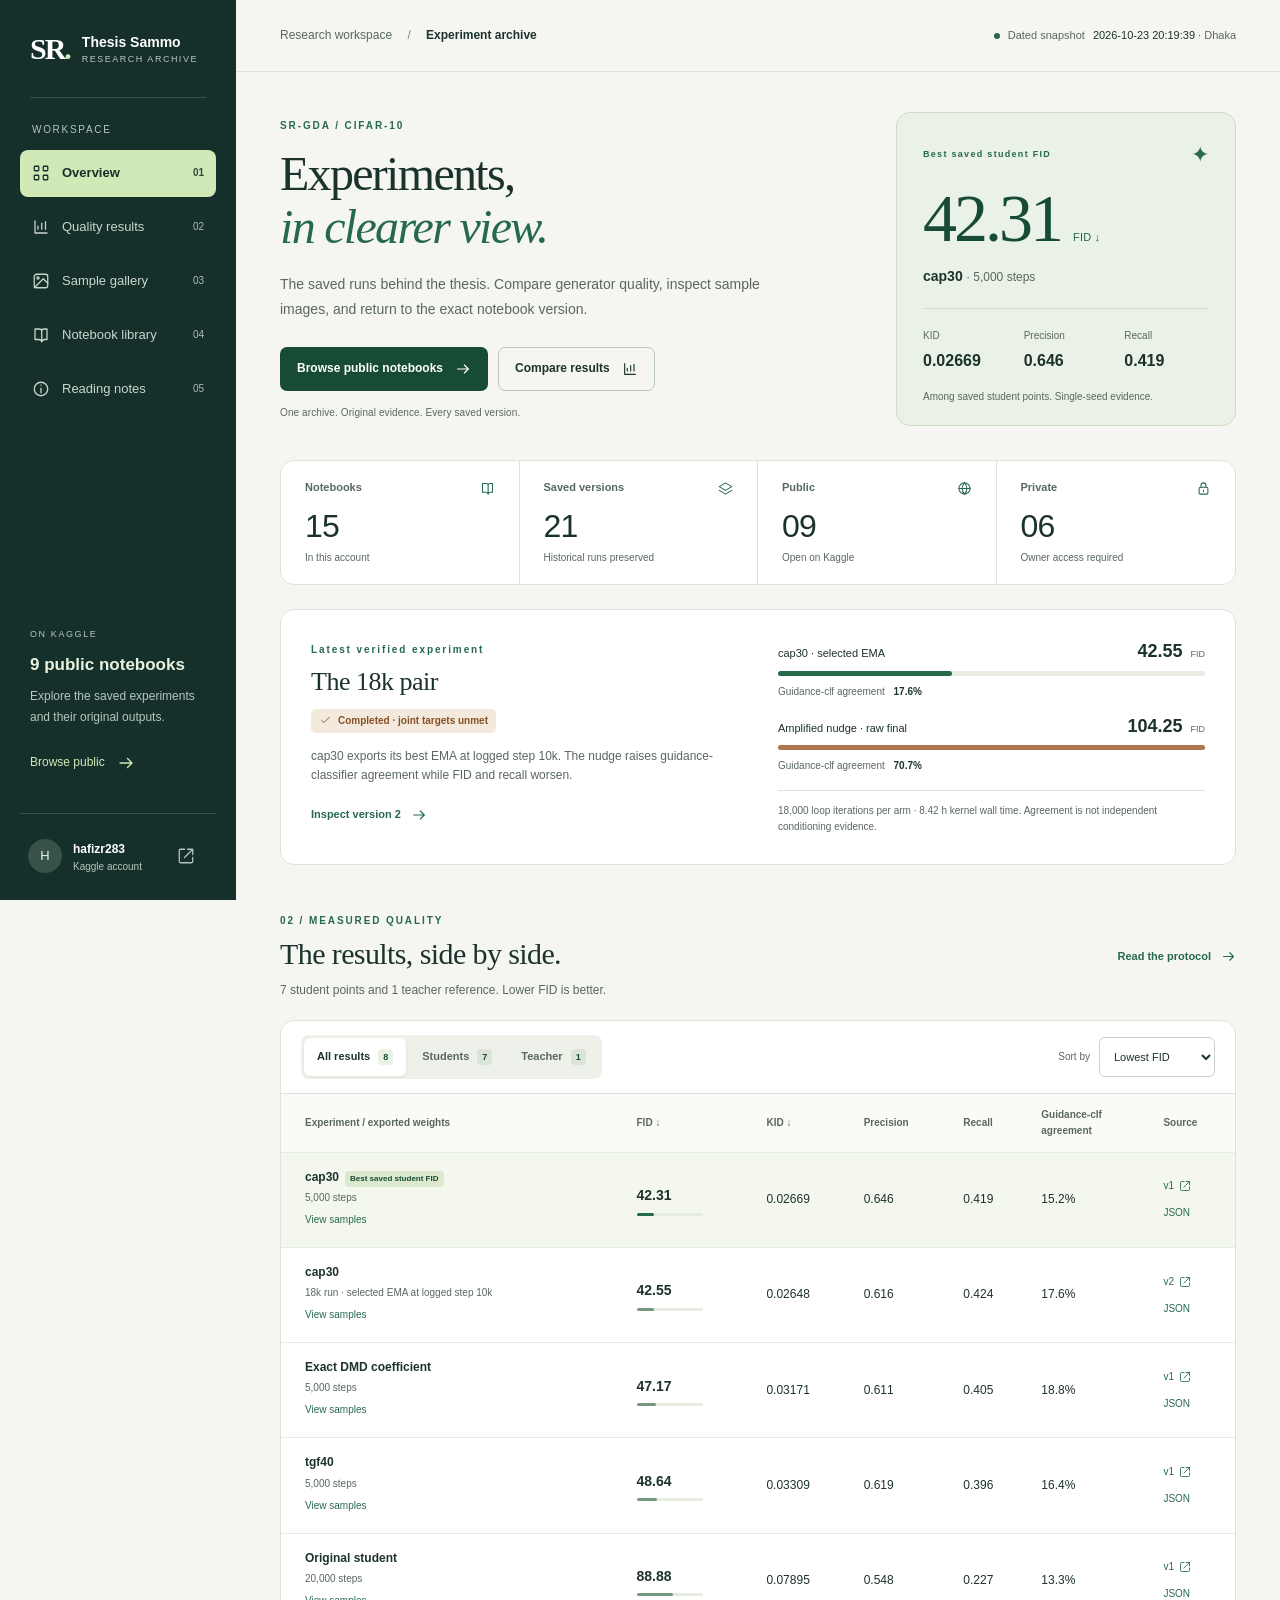
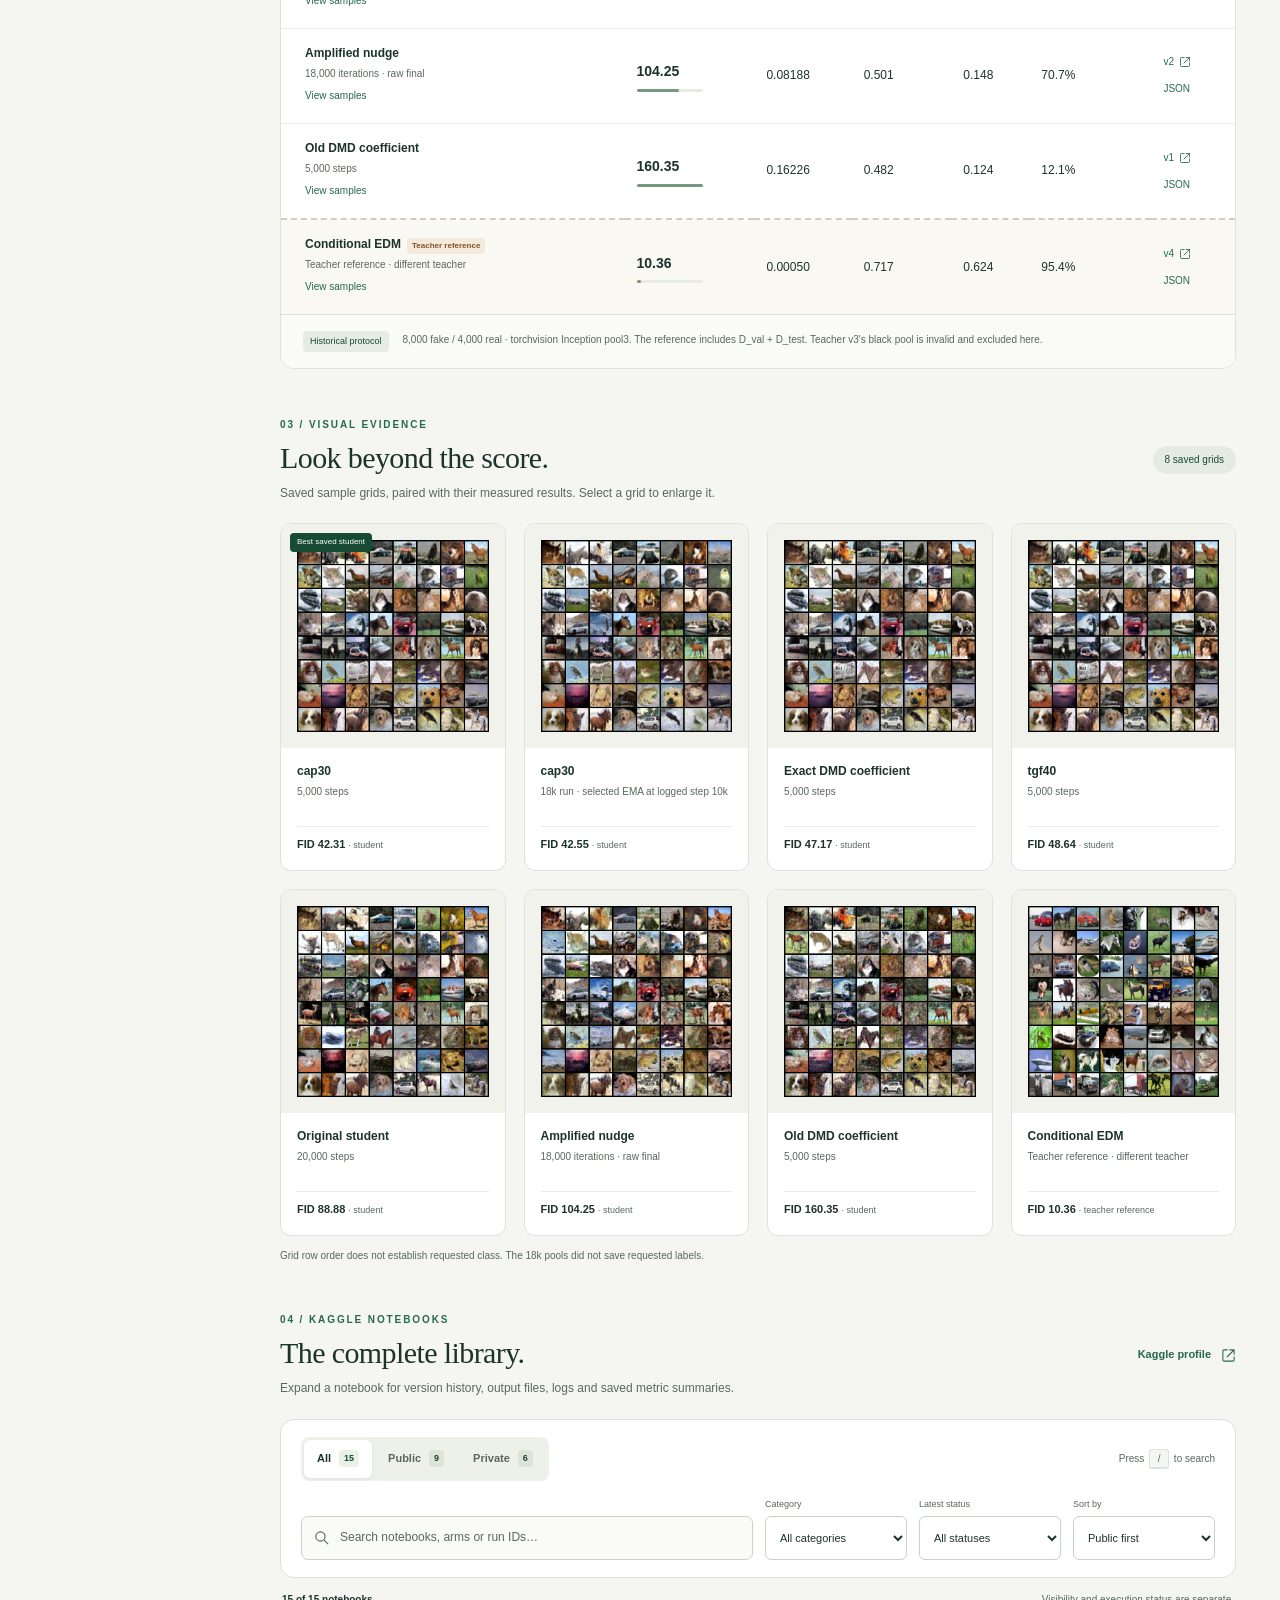
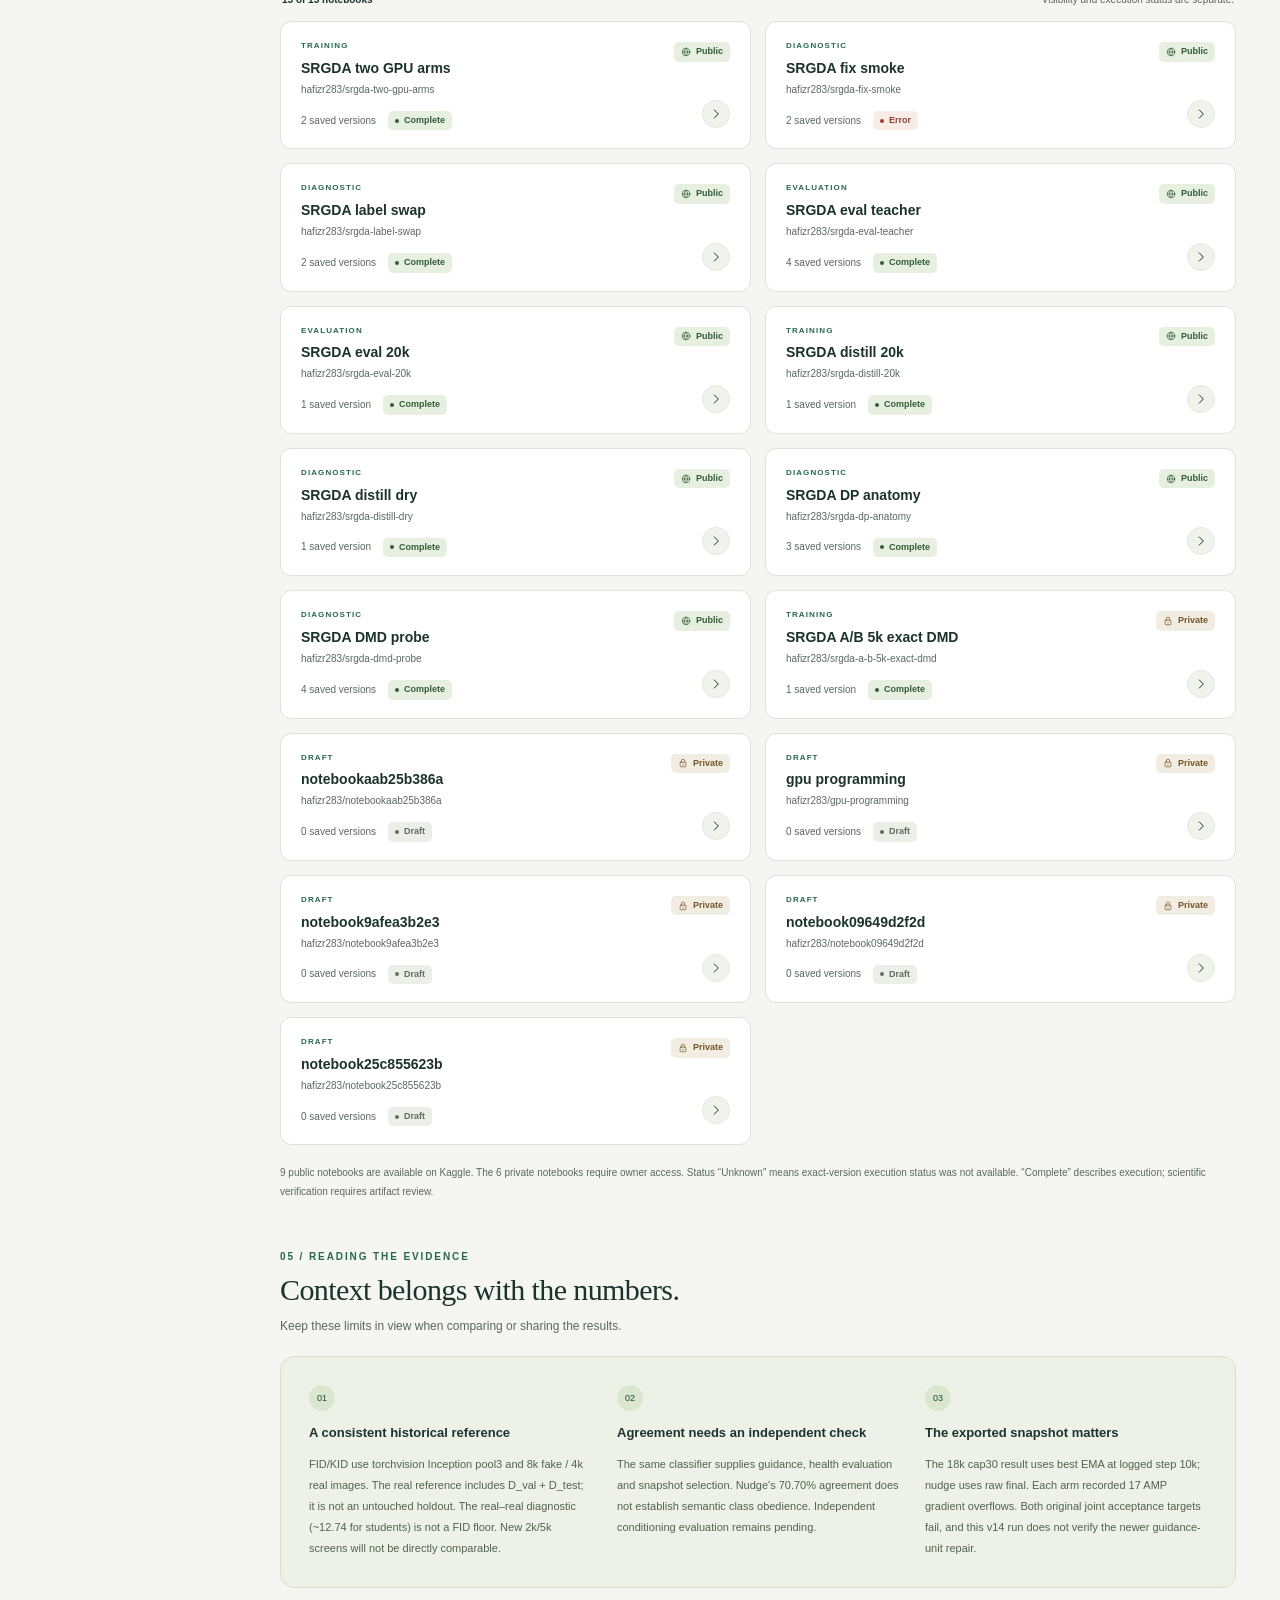
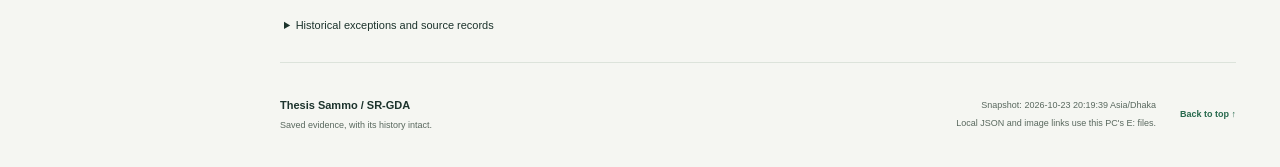
==== index.html @ bfceee12 "Initial commit: SR-GDA Kaggle runs archive dashboard and assets" ====
<!doctype html>
<html lang="en">
<head>
  <meta charset="utf-8">
  <meta name="viewport" content="width=device-width, initial-scale=1">
  <meta name="description" content="A dated SR-GDA research archive: exact Kaggle notebook versions, saved CIFAR-10 quality metrics, and sample images.">
  <meta name="theme-color" content="#152f2a">
  <title>SR-GDA · Experiment archive</title>
  <style>:root {
  color-scheme: light;
  --paper: #f5f6f2;
  --surface: #ffffff;
  --ink: #1c332c;
  --muted: #59685e;
  --line: #dce3db;
  --accent: #27694d;
  --accent-strong: #174b36;
  --tint: #eaf1e6;
  --mint: #d1e9b7;
  --rail: #152f2a;
  --rail-muted: #b5c7be;
  --ochre: #885024;
  --warm: #f3eadd;
  --danger: #963f31;
  --danger-tint: #f8ece7;
  --radius: 14px;
  --font: "Segoe UI", -apple-system, BlinkMacSystemFont, Arial, sans-serif;
  --display: Georgia, "Times New Roman", serif;
}
* { box-sizing: border-box; }
html { scroll-behavior: smooth; scroll-padding-top: 94px; }
body { margin: 0; background: var(--paper); color: var(--ink); font: 14px/1.6 var(--font); -webkit-font-smoothing: antialiased; }
button, input, select { font: inherit; }
button, a, summary, select { -webkit-tap-highlight-color: transparent; }
button { cursor: pointer; }
a { color: var(--accent); text-underline-offset: 4px; }
a:hover { color: var(--accent-strong); }
button:focus-visible, a:focus-visible, input:focus-visible, select:focus-visible, summary:focus-visible, .table-scroll:focus-visible {
  outline: 3px solid #a36323;
  outline-offset: 4px;
}
h1, h2, h3, h4, h5, p, figure, dl { margin: 0; }
h1, h2, h3 { text-wrap: balance; }
p { text-wrap: pretty; }
[hidden] { display: none !important; }
.icon { width: 18px; height: 18px; flex: 0 0 auto; vertical-align: middle; }
.sr-only { position: absolute; width: 1px; height: 1px; padding: 0; margin: -1px; overflow: hidden; clip: rect(0,0,0,0); white-space: nowrap; border: 0; }
.skip-link { position: fixed; top: 10px; left: 12px; z-index: 20; background: white; color: var(--ink); padding: 12px 18px; border-radius: 6px; transform: translateY(-150%); }
.skip-link:focus { transform: translateY(0); }

/* A quiet, persistent research workspace. */
.rail { position: fixed; inset: 0 auto 0 0; width: 236px; padding: 32px 20px 22px; background: var(--rail); color: white; display: flex; flex-direction: column; z-index: 6; }
.brand { display: flex; align-items: center; gap: 12px; color: white; text-decoration: none; padding: 0 10px; }
.brand:hover { color: white; }
.brand-mark { font: bold 30px/1 var(--display); letter-spacing: -2px; display: grid; grid-template-columns: auto auto; align-items: baseline; }
.brand-mark>span { color: var(--mint); }
.brand-name { font-weight: 650; font-size: 14px; line-height: 1.5; }
.brand-name small { display: block; color: var(--rail-muted); font-size: 9px; letter-spacing: 1.5px; font-weight: 500; }
.rail-divider { margin: 30px 10px 24px; height: 1px; background: #38534a; }
.rail-label { color: var(--rail-muted); font-size: 10px; letter-spacing: 1.7px; margin: 0 12px 12px; }
.rail-nav { display: grid; gap: 7px; }
.rail-nav a { display: flex; align-items: center; gap: 12px; min-height: 47px; padding: 10px 12px; color: #c8d6cd; text-decoration: none; border-radius: 8px; font-size: 13px; }
.rail-nav a:hover { background: #244239; color: white; }
.rail-nav a.active { background: var(--mint); color: var(--rail); font-weight: 650; }
.rail-nav .icon { width: 18px; height: 18px; }
.nav-number { margin-left: auto; font-size: 10px; opacity: .85; }
.rail-note { margin: auto 10px 28px; padding-top: 48px; }
.rail-note-label { color: var(--rail-muted); font-size: 9px; letter-spacing: 1.6px; }
.rail-note strong { display: block; color: #e7f2df; font-size: 17px; font-weight: 550; margin: 8px 0; }
.rail-note p { color: var(--rail-muted); font-size: 12px; line-height: 1.7; }
.rail-note a { color: var(--mint); display: inline-flex; align-items: center; gap: 12px; margin-top: 14px; min-height: 44px; font-size: 12px; text-decoration: none; }
.rail-footer { display: flex; align-items: center; gap: 11px; border-top: 1px solid #38534a; padding: 20px 8px 0; }
.account-avatar { display: grid; place-items: center; width: 34px; height: 34px; border-radius: 50%; background: #365249; color: #e8f3e3; font-size: 13px; }
.rail-footer strong { font-size: 12px; font-weight: 600; }
.rail-footer div>span { display: block; font-size: 10px; color: var(--rail-muted); }
.rail-footer>a { color: var(--rail-muted); margin-left: auto; min-width: 44px; min-height: 44px; display: grid; place-items: center; }
.rail-footer>a:hover { color: white; }
.workspace { margin-left: 236px; min-width: 0; }
.topbar { min-height: 72px; padding: 12px 44px; border-bottom: 1px solid var(--line); background: var(--paper); display: flex; align-items: center; justify-content: space-between; gap: 20px; position: sticky; top: 0; z-index: 5; }
.breadcrumb { color: var(--muted); font-size: 12px; }
.breadcrumb span { padding: 0 12px; color: #7b887d; }
.breadcrumb strong { color: var(--ink); font-weight: 550; }
.snapshot { display: flex; align-items: center; gap: 8px; color: var(--muted); font-size: 11px; white-space: nowrap; }
.snapshot time { font-variant-numeric: tabular-nums; color: var(--ink); margin-left: 5px; }
.snapshot-dot { width: 6px; height: 6px; border-radius: 50%; background: var(--accent); }
main { max-width: 1392px; margin: 0 auto; padding: 40px 44px 0; }
main:focus { outline: none; }
.eyebrow { color: var(--accent); font-size: 10px; line-height: 1.5; letter-spacing: 1.9px; font-weight: 700; }
.hero { display: grid; grid-template-columns: minmax(0,1fr) minmax(280px,340px); align-items: center; gap: 46px; }
h1 { font: 48px/1.12 var(--display); letter-spacing: -1.7px; margin: 14px 0 18px; }
h1 em { color: var(--accent); font-weight: 400; }
.hero-description { max-width: 520px; color: var(--muted); font-size: 14px; line-height: 1.8; }
.hero-actions { display: flex; gap: 10px; flex-wrap: wrap; margin-top: 24px; }
.button { min-height: 44px; display: inline-flex; justify-content: center; align-items: center; gap: 12px; padding: 11px 16px; border-radius: 7px; text-decoration: none; font-size: 12px; font-weight: 650; border: 1px solid transparent; }
.button .icon { width: 16px; height: 16px; }
.primary { background: var(--accent-strong); color: white; }
.primary:hover { background: var(--rail); color: white; }
.secondary { background: transparent; border-color: #bacabd; color: var(--ink); }
.secondary:hover { background: var(--tint); color: var(--ink); }
.hero-caption { font-size: 10px; color: var(--muted); margin-top: 14px; letter-spacing: .1px; }
.best-panel { border: 1px solid #ceddc3; background: var(--tint); padding: 24px 26px 20px; border-radius: var(--radius); position: relative; }
.best-top { display: flex; justify-content: space-between; align-items: center; gap: 8px; }
.best-top .eyebrow { letter-spacing: 1.3px; font-size: 9px; }
.best-star { font-size: 22px; color: var(--accent); }
.best-number { font: 68px/1.15 var(--display); letter-spacing: -3px; color: var(--accent-strong); margin: 7px 0 8px; }
.best-number>span { font: 11px/1 var(--font); color: var(--accent); letter-spacing: .2px; margin-left: 12px; }
.best-name { font-size: 14px; font-weight: 650; }
.best-name>span { font-size: 12px; font-weight: 400; color: var(--muted); }
.best-metrics { display: grid; grid-template-columns: repeat(3,minmax(0,1fr)); padding: 19px 0 16px; margin-top: 20px; border-top: 1px solid #cfdbc6; gap: 16px; }
.best-metrics dt { font-size: 10px; color: var(--muted); }
.best-metrics dd { margin: 4px 0 0; font-size: 16px; font-weight: 600; font-variant-numeric: tabular-nums; }
.best-footnote { font-size: 10px; color: var(--muted); }
.stats { display: grid; grid-template-columns: repeat(4,minmax(0,1fr)); background: var(--surface); border: 1px solid var(--line); border-radius: var(--radius); margin: 34px 0 24px; overflow: hidden; }
.stat { padding: 18px 24px; border-right: 1px solid var(--line); }
.stat:last-child { border-right: 0; }
.stat-label { display: flex; justify-content: space-between; align-items: center; font-size: 11px; font-weight: 600; color: var(--muted); }
.stat-label .icon { width: 15px; height: 15px; color: var(--accent); }
.stat>strong { display: block; font-size: 32px; line-height: 1.25; letter-spacing: -.7px; font-weight: 500; margin: 9px 0 4px; }
.stat>span { display: block; color: var(--muted); font-size: 10px; }
.latest-panel { display: grid; grid-template-columns: 1fr 1fr; gap: 40px; background: var(--surface); border: 1px solid var(--line); border-radius: var(--radius); padding: 27px 30px; }
.latest-copy h2 { font: 26px/1.25 var(--display); margin: 7px 0 10px; letter-spacing: -.5px; }
.outcome-label { font-size: 10px; display: inline-flex; align-items: center; gap: 6px; color: var(--ochre); background: var(--warm); border-radius: 5px; padding: 4px 8px; font-weight: 600; }
.outcome-label .icon { width: 13px; height: 13px; }
.latest-copy>p { font-size: 12px; color: var(--muted); margin: 13px 0 8px; max-width: 440px; }
.text-link { display: inline-flex; align-items: center; gap: 10px; font-size: 11px; font-weight: 650; text-decoration: none; min-height: 44px; }
.text-link .icon { width: 16px; }
.outcome-comparison { padding-top: 4px; }
.outcome-arm+.outcome-arm { margin-top: 16px; }
.outcome-arm>div { display: flex; align-items: baseline; justify-content: space-between; gap: 12px; font-size: 11px; }
.outcome-arm>div>strong { font-size: 18px; line-height: 1.2; font-weight: 650; font-variant-numeric: tabular-nums; }
.outcome-arm small { font-size: 9px; color: var(--muted); font-weight: 500; margin-left: 3px; }
.outcome-track { height: 5px; border-radius: 3px; display: block; background: #e7ece4; margin: 8px 0; }
.outcome-track>span { height: 100%; display: block; background: var(--accent); border-radius: inherit; }
.nudge .outcome-track>span { background: #ae7650; }
.outcome-arm>p { font-size: 10px; color: var(--muted); }
.outcome-arm>p>strong { font-weight: 600; color: var(--ink); margin-left: 6px; }
.outcome-footnote { font-size: 10px; color: var(--muted); border-top: 1px solid var(--line); padding-top: 12px; margin-top: 16px; }

/* Comparable numbers, followed by the actual samples. */
.archive-section { margin-top: 48px; }
.section-heading { display: flex; align-items: center; justify-content: space-between; gap: 24px; margin-bottom: 20px; }
.section-heading h2 { font: 30px/1.25 var(--display); letter-spacing: -.6px; margin: 7px 0 8px; }
.section-heading p:not(.eyebrow) { color: var(--muted); font-size: 12px; }
.section-link { font-size: 11px; font-weight: 650; display: inline-flex; align-items: center; gap: 10px; min-height: 44px; text-decoration: none; white-space: nowrap; }
.section-link .icon { width: 15px; height: 15px; }
.section-count { background: #e6ebe2; color: var(--accent-strong); padding: 6px 12px; border-radius: 20px; font-size: 10px; white-space: nowrap; }
.comparison-panel { border-radius: var(--radius); border: 1px solid var(--line); overflow: hidden; background: var(--surface); }
.comparison-controls { display: flex; justify-content: space-between; gap: 16px; align-items: center; padding: 14px 20px; border-bottom: 1px solid var(--line); }
.segmented { display: inline-flex; align-items: center; flex-wrap: wrap; gap: 3px; padding: 3px; background: #eef1ea; border-radius: 8px; }
.segmented button { min-height: 38px; border: 0; background: transparent; padding: 8px 13px; color: var(--muted); font-size: 11px; font-weight: 600; border-radius: 6px; display: inline-flex; align-items: center; gap: 8px; }
.segmented button>span { font-size: 9px; background: #dce4d7; padding: 1px 5px; border-radius: 4px; color: var(--accent-strong); }
.segmented button:hover { color: var(--ink); background: #e0e8db; }
.segmented button.selected { color: var(--ink); background: white; box-shadow: 0 1px 3px #18322414; }
.segmented button.selected>span { background: var(--tint); }
.sort-control { display: flex; align-items: center; gap: 9px; }
.sort-control label { font-size: 10px; color: var(--muted); }
select { color: var(--ink); background: var(--surface); border: 1px solid #c8d3c7; border-radius: 6px; min-height: 40px; padding: 8px 28px 8px 10px; font-size: 11px; }
.table-scroll { overflow-x: auto; }
.comparison-table { border-collapse: collapse; width: 100%; min-width: 835px; text-align: left; font-variant-numeric: tabular-nums; }
.comparison-table thead { background: #fafbf7; }
.comparison-table thead th { color: var(--muted); font-size: 10px; font-weight: 600; padding: 13px 12px; vertical-align: middle; white-space: nowrap; }
.comparison-table thead th:first-child { padding-left: 24px; min-width: 238px; }
.comparison-table tbody th { text-align: left; font-weight: 400; padding: 15px 12px 15px 24px; }
.comparison-table td { padding: 15px 12px; font-size: 12px; white-space: nowrap; }
.comparison-table tbody tr { border-top: 1px solid #e7ece3; }
.comparison-table tbody tr:hover { background: #f8faf4; }
.comparison-table .best-row { background: #f3f7ed; }
.row-title { font-size: 12px; font-weight: 650; display: flex; align-items: baseline; flex-wrap: wrap; gap: 6px; }
.row-subtitle { font-size: 10px; color: var(--muted); margin-top: 3px; max-width: 255px; white-space: normal; }
.sample-inline { display: inline-flex; align-items: center; font-size: 10px; margin-top: 2px; text-decoration: none; min-height: 24px; }
.sample-inline:hover { text-decoration: underline; }
.best-label, .reference-label { font-size: 8px; background: #dce9cf; color: var(--accent-strong); padding: 2px 5px; border-radius: 4px; line-height: 1.5; font-weight: 600; }
.reference-label { color: var(--ochre); background: var(--warm); }
.comparison-table .reference-row { background: #faf8f2; border-top: 2px dashed #cfcdbf; }
.fid-cell>strong { font-size: 14px; font-weight: 650; }
.fid-track { height: 3px; width: 66px; border-radius: 3px; background: #e7ece2; display: block; margin-top: 6px; }
.fid-track>span { display: block; height: 100%; border-radius: inherit; background: #769780; }
.best-row .fid-track>span { background: var(--accent); }
.reference-row .fid-track>span { background: #a3835f; }
.source-cell>a { display: flex; align-items: center; gap: 5px; min-height: 27px; font-size: 10px; text-decoration: none; }
.source-cell>a .icon { width: 12px; height: 12px; }
.source-cell>a:hover { text-decoration: underline; }
.table-footnote { display: flex; gap: 14px; align-items: flex-start; border-top: 1px solid var(--line); padding: 16px 22px; background: #fafbf7; }
.protocol-tag { white-space: nowrap; background: #e7ece2; color: var(--accent-strong); font-size: 9px; padding: 3px 7px; border-radius: 4px; }
.table-footnote p { font-size: 10px; color: var(--muted); line-height: 1.8; }
.sample-gallery { display: grid; grid-template-columns: repeat(4,minmax(0,1fr)); gap: 18px; }
.sample-card { border: 1px solid var(--line); background: white; border-radius: 11px; overflow: hidden; min-width: 0; position: relative; }
.sample-image-link { display: block; position: relative; background: #f0f2eb; padding: 16px; text-decoration: none; }
.sample-image-link img { display: block; width: 100%; aspect-ratio: 1; object-fit: contain; height: auto; background: #eef1ea; }
.enlarge-label { display: inline-flex; align-items: center; gap: 6px; position: absolute; bottom: 22px; right: 22px; color: var(--ink); background: #fffffff5; padding: 5px 8px; border: 1px solid #cad5c5; border-radius: 5px; font-size: 9px; opacity: 0; transform: translateY(3px); }
.enlarge-label .icon { width: 12px; height: 12px; }
.sample-image-link:hover .enlarge-label, .sample-image-link:focus-visible .enlarge-label { opacity: 1; transform: none; }
.sample-image-link:hover { background: #e6eddf; }
.gallery-best { position: absolute; top: 9px; left: 9px; z-index: 1; font-size: 8px; background: var(--accent-strong); color: white; padding: 3px 7px; border-radius: 4px; }
.sample-card figcaption { padding: 14px 16px 16px; }
.sample-card figcaption>strong { display: block; font-size: 12px; font-weight: 650; }
.sample-card figcaption>span:not(.sample-metric) { display: block; color: var(--muted); font-size: 10px; min-height: 32px; margin-top: 3px; line-height: 1.6; }
.sample-metric { display: block; font-size: 11px; color: var(--ink); margin-top: 10px; padding-top: 9px; border-top: 1px solid #e9ede4; font-variant-numeric: tabular-nums; font-weight: 600; }
.sample-metric>span { font-weight: 400; color: var(--muted); font-size: 9px; }
.gallery-note { font-size: 10px; color: var(--muted); margin-top: 12px; }

/* Dense history is available without dominating the first view. */
.library-toolbar { background: var(--surface); border: 1px solid var(--line); border-radius: var(--radius); padding: 17px 20px; }
.library-toolbar-top { display: flex; justify-content: space-between; align-items: center; gap: 12px; margin-bottom: 16px; }
.search-hint { font-size: 10px; color: var(--muted); }
kbd { font: 10px var(--font); display: inline-grid; place-items: center; width: 20px; height: 20px; background: var(--paper); border: 1px solid var(--line); border-bottom-width: 2px; border-radius: 3px; margin: 0 2px; }
.library-filters { display: grid; grid-template-columns: minmax(180px,1fr) repeat(3,minmax(0,142px)); gap: 12px; align-items: end; }
.search-field { position: relative; min-width: 0; }
.search-field>.icon { position: absolute; left: 12px; top: 13px; color: var(--muted); width: 17px; height: 17px; }
.search-field input { width: 100%; min-height: 44px; border: 1px solid #c8d3c7; border-radius: 7px; color: var(--ink); font-size: 12px; padding: 10px 12px 10px 38px; background: #fafbf8; }
.search-field input::placeholder { color: var(--muted); opacity: 1; }
.filter-field label { display: block; font-size: 9px; color: var(--muted); margin-bottom: 5px; }
.filter-field select { width: 100%; min-height: 44px; }
.library-caption { display: flex; justify-content: space-between; gap: 20px; margin: 14px 2px 13px; color: var(--muted); font-size: 10px; }
.library-caption p:first-child { color: var(--ink); font-weight: 600; }
.notebook-grid { display: grid; grid-template-columns: repeat(2,minmax(0,1fr)); gap: 14px; align-items: start; }
.notebook-card { min-width: 0; background: var(--surface); border: 1px solid var(--line); border-radius: 11px; overflow: hidden; }
.notebook-card>summary { list-style: none; display: flex; justify-content: space-between; gap: 10px; padding: 18px 20px; cursor: pointer; }
.notebook-card>summary::-webkit-details-marker { display: none; }
.notebook-card>summary:hover { background: #f9fbf5; }
.notebook-summary-main { min-width: 0; }
.notebook-category { color: var(--accent); font-size: 8px; font-weight: 700; letter-spacing: 1.1px; text-transform: uppercase; display: block; margin-bottom: 5px; }
.notebook-title { font-size: 14px; font-weight: 600; display: block; line-height: 1.5; overflow-wrap: anywhere; }
.notebook-ref { font-size: 10px; color: var(--muted); display: block; margin-top: 3px; overflow-wrap: anywhere; }
.summary-meta { display: flex; align-items: center; gap: 12px; margin-top: 13px; color: var(--muted); font-size: 10px; }
.notebook-summary-side { display: flex; flex-direction: column; align-items: flex-end; justify-content: space-between; gap: 14px; padding: 2px 0; }
.expand-icon { width: 28px; height: 28px; display: grid; place-items: center; background: #f0f3ec; border: 1px solid #e2e9dc; border-radius: 50%; }
.expand-icon>.icon { width: 14px; height: 14px; }
.notebook-card[open] .expand-icon { transform: rotate(90deg); background: var(--tint); }
.notebook-card[open]>summary { background: #f6f9f0; border-bottom: 1px solid var(--line); }
.badge { display: inline-flex; align-items: center; gap: 5px; white-space: nowrap; border-radius: 5px; padding: 3px 7px; font-size: 9px; font-weight: 600; line-height: 1.5; }
.badge .icon { width: 10px; height: 10px; }
.visibility-public, .status-complete { background: #e7f0e0; color: #315d37; }
.visibility-private { background: #f1ede3; color: #775528; }
.status-error { background: var(--danger-tint); color: var(--danger); }
.status-running { background: #e7edf5; color: #345d8b; }
.status-unknown { background: #ecefe8; color: #626c60; }
.sharing-badge { background: var(--warm); color: var(--ochre); }
.status-dot { display: block; width: 4px; height: 4px; border-radius: 50%; background: currentColor; }
.badges { display: flex; gap: 5px; align-items: center; flex-wrap: wrap; }
.version { padding: 20px; border-bottom: 1px solid var(--line); }
.version:last-child { border-bottom: 0; }
.version-heading { display: flex; align-items: center; justify-content: space-between; gap: 10px; }
.version-heading h4 { font-size: 13px; font-weight: 650; }
.micro { font-size: 10px; color: var(--muted); line-height: 1.8; }
.version-identity { margin-top: 5px; }
.version-links, .artifact-links { display: flex; align-items: center; flex-wrap: wrap; gap: 8px; }
.version-links { margin-top: 12px; }
.small-link { display: inline-flex; align-items: center; justify-content: center; gap: 8px; min-height: 38px; padding: 8px 11px; border: 1px solid #c9d5c4; color: var(--accent-strong); background: #f8faf4; font-size: 10px; border-radius: 5px; text-decoration: none; font-weight: 600; }
.small-link .icon { width: 12px; height: 12px; }
.small-link:hover { background: var(--tint); }
.version-note { font-size: 11px; color: var(--muted); margin-top: 14px; line-height: 1.8; }
.version-result { background: #f6f8f1; border: 1px solid #e3e9dc; border-radius: 7px; padding: 12px; margin-top: 14px; }
.invalid-result { background: #fbf0eb; border-color: #ead3c9; }
.result-heading { display: flex; justify-content: space-between; gap: 8px; flex-wrap: wrap; }
.result-heading h5 { font-size: 11px; font-weight: 600; }
.mini-metrics { display: flex; flex-wrap: wrap; gap: 12px 18px; margin: 12px 0 8px; }
.mini-metrics dt { font-size: 8px; color: var(--muted); }
.mini-metrics dd { font-size: 13px; color: var(--ink); font-weight: 650; margin: 3px 0 0; font-variant-numeric: tabular-nums; }
.artifact-links { gap: 16px; margin-top: 7px; }
.artifact-links>a { display: inline-flex; align-items: center; gap: 5px; min-height: 28px; font-size: 9px; text-decoration: none; }
.artifact-links>a:hover { text-decoration: underline; }
.artifact-links .icon { width: 10px; height: 10px; }
.evidence-label { font-size: 9px; color: var(--muted); border-top: 1px dashed #d5decf; margin-top: 14px; padding-top: 10px; }
.draft-content { padding: 20px; color: var(--muted); font-size: 12px; }
.draft-content>a { margin-top: 12px; }
.access-note { font-size: 10px; color: var(--muted); margin-top: 18px; line-height: 1.9; }
.empty-state { text-align: center; padding: 44px 20px; background: white; border: 1px dashed #c6d3bf; border-radius: var(--radius); }
.empty-state>.icon { width: 28px; height: 28px; color: var(--accent); }
.empty-state h3 { margin: 12px 0 6px; font: 24px var(--display); }
.empty-state p { color: var(--muted); font-size: 12px; }
.empty-state button { margin-top: 18px; }
.reading-grid { display: grid; grid-template-columns: repeat(3,minmax(0,1fr)); gap: 26px; background: #edf1e7; border: 1px solid #d6e0cd; border-radius: var(--radius); padding: 28px; }
.note-number { display: inline-grid; place-items: center; width: 26px; height: 26px; background: #dbe6cf; color: var(--accent-strong); font-size: 9px; border-radius: 50%; }
.reading-grid h3 { font-size: 13px; line-height: 1.6; margin: 12px 0 10px; font-weight: 650; }
.reading-grid p { font-size: 11px; line-height: 1.9; color: #52634f; }
.additional-notes { border-bottom: 1px solid var(--line); padding: 17px 4px; margin-top: 12px; color: var(--muted); font-size: 11px; }
.additional-notes summary { cursor: pointer; min-height: 28px; color: var(--ink); }
.additional-notes p { margin-top: 12px; line-height: 1.9; }
.page-footer { display: flex; align-items: center; justify-content: space-between; gap: 24px; padding: 30px 0; color: var(--muted); font-size: 9px; }
.page-footer strong { font-size: 11px; color: var(--ink); font-weight: 600; }
.page-footer div>span { display: block; margin-top: 3px; }
.page-footer>p { margin-left: auto; text-align: right; line-height: 1.9; }
.page-footer>a { min-height: 44px; display: inline-flex; align-items: center; text-decoration: none; font-weight: 600; white-space: nowrap; }

/* Native dialog keeps keyboard focus inside the enlarged image view. */
dialog { width: min(900px,calc(100vw - 40px)); max-height: calc(100dvh - 40px); padding: 22px; border: 1px solid #cad6c2; border-radius: 14px; color: var(--ink); background: white; overflow: auto; box-shadow: 0 24px 80px #07180d40; }
dialog::backdrop { background: #10251fb8; backdrop-filter: blur(5px); }
.viewer-header { display: flex; justify-content: space-between; align-items: flex-start; gap: 18px; margin-bottom: 18px; }
.viewer-header h2 { font: 27px/1.3 var(--display); margin-top: 4px; }
.viewer-header p:not(.eyebrow) { color: var(--muted); font-size: 11px; margin-top: 5px; }
.icon-button { width: 44px; height: 44px; display: inline-grid; place-items: center; border: 1px solid #d2dccb; background: #f3f6ed; color: var(--ink); border-radius: 7px; flex: 0 0 auto; }
.icon-button:hover { background: var(--tint); }
.viewer-image-wrap { background: #eef2e8; padding: 14px; border-radius: 7px; }
.viewer-image-wrap img { display: block; max-height: 60dvh; width: 100%; object-fit: contain; height: auto; }
.viewer-footer { display: flex; justify-content: space-between; align-items: center; gap: 16px; margin-top: 18px; }
.viewer-pagination { display: flex; align-items: center; gap: 12px; }
.viewer-pagination>span { min-width: 45px; text-align: center; font-size: 11px; color: var(--muted); font-variant-numeric: tabular-nums; }
.viewer-links { display: flex; gap: 8px; }
.viewer-note { font-size: 10px; color: var(--muted); margin-top: 14px; }
@media (prefers-reduced-motion: no-preference) { .enlarge-label, .expand-icon { transition: transform .15s ease, opacity .15s ease; } }
@media (prefers-reduced-motion: reduce) { html { scroll-behavior: auto; } }

@media (min-width: 1600px) {
  main { padding-left: 56px; padding-right: 56px; }
  .hero { gap: 70px; grid-template-columns: minmax(0,1fr) 380px; }
  h1 { font-size: 58px; }
  .best-panel { padding: 28px 30px 24px; }
  .best-number { font-size: 78px; }
}
@media (max-width: 1250px) and (min-width: 961px) {
  .rail { width: 212px; padding-left: 14px; padding-right: 14px; }
  .workspace { margin-left: 212px; }
  main { padding: 30px 28px 0; }
  .topbar { padding-left: 28px; padding-right: 28px; }
  .breadcrumb { display: none; }
  .snapshot { margin-left: auto; }
  .hero { gap: 25px; grid-template-columns: minmax(0,1fr) 290px; }
  h1 { font-size: 41px; }
  .hero-description { font-size: 13px; }
  .best-panel { padding: 20px; }
  .best-number { font-size: 62px; }
  .button { font-size: 11px; padding-left: 12px; padding-right: 12px; }
  .latest-panel { padding: 24px; gap: 28px; }
  .sample-gallery { gap: 12px; }
  .sample-image-link { padding: 10px; }
  .sample-card figcaption { padding: 12px; }
  .library-filters { grid-template-columns: minmax(0,1fr) repeat(3,118px); gap: 9px; }
  .notebook-card>summary { padding: 16px; }
  .notebook-title { font-size: 13px; }
}
@media (max-width: 960px) {
  html { scroll-padding-top: 80px; }
  .rail { position: relative; width: auto; padding: 18px 24px 12px; display: block; }
  .brand { padding: 0; gap: 10px; min-height: 44px; }
  .brand-mark { font-size: 28px; }
  .brand-name { font-size: 13px; }
  .brand-name small { font-size: 8px; }
  .rail-divider, .rail-label, .rail-note, .rail-footer, .nav-number { display: none; }
  .rail-nav { display: flex; overflow-x: auto; gap: 4px; margin-top: 16px; padding: 2px 0; scrollbar-width: thin; }
  .rail-nav a { min-height: 44px; white-space: nowrap; gap: 7px; font-size: 11px; padding: 9px 12px; flex: 0 0 auto; }
  .rail-nav .icon { width: 15px; height: 15px; }
  .workspace { margin: 0; }
  .topbar { min-height: 52px; padding: 10px 24px; }
  .breadcrumb { display: none; }
  .snapshot { font-size: 10px; margin-left: auto; }
  main { padding: 32px 24px 0; }
  .hero { gap: 26px; grid-template-columns: minmax(0,1fr) 280px; }
  h1 { font-size: 41px; }
  .hero-description { font-size: 13px; }
  .hero-actions { margin-top: 20px; }
  .best-panel { padding: 20px; }
  .best-number { font-size: 62px; }
  .stat { padding: 18px; }
  .latest-panel { padding: 24px; gap: 25px; }
  .sample-gallery { gap: 12px; }
  .sample-image-link { padding: 10px; }
  .sample-card figcaption { padding: 12px; }
  .library-filters { grid-template-columns: minmax(0,1fr) repeat(3,130px); gap: 10px; }
  .reading-grid { gap: 20px; padding: 24px; }
}
@media (max-width: 720px) {
  .rail { padding: 16px 18px 10px; }
  .topbar { padding: 10px 18px; }
  main { padding: 28px 18px 0; }
  .hero { grid-template-columns: 1fr; gap: 24px; }
  h1 { font-size: 44px; margin-bottom: 14px; }
  .hero-description { max-width: 560px; font-size: 13px; }
  .hero-caption { margin-top: 12px; }
  .best-panel { padding: 20px 24px; }
  .best-number { font-size: 60px; margin: 0 0 3px; }
  .best-metrics { margin-top: 14px; padding: 13px 0 10px; }
  .stats { grid-template-columns: repeat(2,minmax(0,1fr)); margin-top: 24px; }
  .stat { padding: 17px 20px; }
  .stat:nth-child(2) { border-right: 0; }
  .stat:nth-child(-n+2) { border-bottom: 1px solid var(--line); }
  .stat>strong { font-size: 29px; }
  .latest-panel { grid-template-columns: 1fr; gap: 16px; padding: 22px; }
  .outcome-comparison { border-top: 1px solid var(--line); padding-top: 18px; }
  .latest-copy>p { max-width: none; }
  .archive-section { margin-top: 36px; }
  .section-heading { gap: 12px; align-items: flex-start; flex-wrap: wrap; margin-bottom: 16px; }
  .section-heading h2 { font-size: 28px; }
  .section-heading p:not(.eyebrow) { font-size: 11px; }
  .section-link { min-height: 44px; }
  .comparison-controls { align-items: flex-start; flex-wrap: wrap; padding: 12px; gap: 10px; }
  .segmented button { min-height: 44px; font-size: 10px; padding: 9px 11px; gap: 6px; }
  .sort-control { margin-left: auto; }
  .sort-control select { min-height: 44px; }
  .table-footnote { flex-direction: column; gap: 8px; padding: 14px; }
  .sample-gallery { grid-template-columns: repeat(2,minmax(0,1fr)); gap: 12px; }
  .sample-image-link { padding: 12px; }
  .sample-card figcaption { padding: 12px; }
  .enlarge-label { opacity: 1; transform: none; bottom: 16px; right: 16px; font-size: 8px; padding: 4px 6px; }
  .gallery-best { font-size: 7px; top: 7px; left: 7px; }
  .sample-card figcaption>strong { font-size: 11px; }
  .sample-card figcaption>span:not(.sample-metric) { font-size: 9px; min-height: 30px; }
  .sample-metric { font-size: 10px; }
  .library-toolbar { padding: 12px; }
  .library-toolbar-top { margin-bottom: 12px; }
  .search-hint { display: none; }
  .library-filters { grid-template-columns: repeat(3,minmax(0,1fr)); gap: 10px 8px; }
  .search-field { grid-column: 1 / -1; }
  .filter-field select { padding-right: 20px; padding-left: 8px; font-size: 10px; }
  .library-caption { flex-wrap: wrap; gap: 3px; }
  .notebook-grid { grid-template-columns: 1fr; gap: 11px; }
  .notebook-card>summary { padding: 17px 18px; }
  .notebook-title { font-size: 13px; }
  .reading-grid { grid-template-columns: 1fr; padding: 22px; gap: 22px; }
  .reading-grid article+article { border-top: 1px solid #d5dfcb; padding-top: 20px; }
  .reading-grid h3 { font-size: 13px; margin: 10px 0 7px; }
  .reading-grid p { font-size: 11px; }
  .page-footer { flex-wrap: wrap; gap: 14px; padding-top: 24px; }
  .page-footer>p { margin: 0; text-align: left; flex-basis: 100%; order: 2; }
  .page-footer>a { margin-left: auto; }
  dialog { width: calc(100vw - 24px); max-height: calc(100dvh - 24px); padding: 16px; }
  .viewer-header h2 { font-size: 24px; }
  .viewer-image-wrap { padding: 8px; }
  .viewer-footer { flex-wrap: wrap; gap: 12px; }
  .viewer-links { margin-left: auto; }
  .small-link, .version-links .small-link { min-height: 44px; }
  .artifact-links>a { min-height: 44px; }
  .sample-inline, .source-cell>a, .additional-notes summary { min-height: 44px; }
}
@media (max-width: 360px) {
  main { padding-left: 14px; padding-right: 14px; }
  h1 { font-size: 40px; }
  .hero-actions .button { width: 100%; }
  .segmented button { padding-left: 8px; padding-right: 8px; }
  .snapshot { font-size: 9px; }
  .sample-image-link { padding: 8px; }
  .sample-card figcaption { padding: 10px; }
  .sample-metric>span { display: block; }
  .notebook-card>summary { padding-left: 14px; padding-right: 14px; }
  .viewer-links { margin-left: 0; }
}
@media print {
  .rail, .topbar, .hero-actions, .library-toolbar, .comparison-controls, .section-link, .page-footer>a, .sample-inline { display: none !important; }
  .workspace { margin-left: 0; }
  body { background: white; color: black; font-size: 11px; }
  main { padding: 0; }
  .hero { grid-template-columns: 1fr 280px; }
  .archive-section { margin-top: 24px; }
  .table-scroll { overflow: visible; }
  .comparison-table { min-width: 0; }
  .sample-card, .stat, .reading-grid article, .notebook-card { break-inside: avoid; }
  .sample-gallery { grid-template-columns: repeat(4,minmax(0,1fr)); }
  .enlarge-label { display: none; }
}
</style>
</head>
<body>
  <a class="skip-link" href="#main">Skip to content</a>
  <aside class="rail" aria-label="Archive navigation">
    <a class="brand" href="#overview"><span class="brand-mark">SR<span>.</span></span><span class="brand-name">Thesis Sammo<small>RESEARCH ARCHIVE</small></span></a>
    <div class="rail-divider"></div>
    <p class="rail-label">WORKSPACE</p>
    <nav class="rail-nav" aria-label="Sections">
      <a class="active" href="#overview" aria-current="location"><svg class="icon" viewBox="0 0 24 24" fill="none" stroke="currentColor" stroke-width="1.7" stroke-linecap="round" stroke-linejoin="round" aria-hidden="true"><rect x="3" y="3" width="6" height="6" rx="1"/><rect x="15" y="3" width="6" height="6" rx="1"/><rect x="3" y="15" width="6" height="6" rx="1"/><rect x="15" y="15" width="6" height="6" rx="1"/></svg><span>Overview</span><span class="nav-number">01</span></a>
      <a href="#results"><svg class="icon" viewBox="0 0 24 24" fill="none" stroke="currentColor" stroke-width="1.7" stroke-linecap="round" stroke-linejoin="round" aria-hidden="true"><path d="M4 4v16h16M8 15v-4m5 4V7m5 8V5"/></svg><span>Quality results</span><span class="nav-number">02</span></a>
      <a href="#samples"><svg class="icon" viewBox="0 0 24 24" fill="none" stroke="currentColor" stroke-width="1.7" stroke-linecap="round" stroke-linejoin="round" aria-hidden="true"><rect x="3" y="3" width="18" height="18" rx="3"/><circle cx="8" cy="8" r="1.5"/><path d="m21 15-6-6L3 21"/></svg><span>Sample gallery</span><span class="nav-number">03</span></a>
      <a href="#notebooks"><svg class="icon" viewBox="0 0 24 24" fill="none" stroke="currentColor" stroke-width="1.7" stroke-linecap="round" stroke-linejoin="round" aria-hidden="true"><path d="M4 4h6a3 3 0 0 1 3 3v14a4 4 0 0 0-4-3H4zm16 0h-4a3 3 0 0 0-3 3v14a4 4 0 0 1 4-3h3z"/></svg><span>Notebook library</span><span class="nav-number">04</span></a>
      <a href="#notes"><svg class="icon" viewBox="0 0 24 24" fill="none" stroke="currentColor" stroke-width="1.7" stroke-linecap="round" stroke-linejoin="round" aria-hidden="true"><circle cx="12" cy="12" r="9"/><path d="M12 11v6m0-10v.1"/></svg><span>Reading notes</span><span class="nav-number">05</span></a>
    </nav>
    <div class="rail-note"><span class="rail-note-label">ON KAGGLE</span><strong>9 public notebooks</strong><p>Explore the saved experiments and their original outputs.</p><a href="#notebooks" data-public-shortcut>Browse public <svg class="icon" viewBox="0 0 24 24" fill="none" stroke="currentColor" stroke-width="1.7" stroke-linecap="round" stroke-linejoin="round" aria-hidden="true"><path d="M4 12h16m-6-6 6 6-6 6"/></svg></a></div>
    <div class="rail-footer"><span class="account-avatar" aria-hidden="true">H</span><div><strong>hafizr283</strong><span>Kaggle account</span></div><a href="https://www.kaggle.com/hafizr283/code" target="_blank" rel="noopener" aria-label="Open hafizr283 on Kaggle"><svg class="icon" viewBox="0 0 24 24" fill="none" stroke="currentColor" stroke-width="1.7" stroke-linecap="round" stroke-linejoin="round" aria-hidden="true"><path d="M14 3h7v7m0-7L10 14M10 3H5a2 2 0 0 0-2 2v14a2 2 0 0 0 2 2h14a2 2 0 0 0 2-2v-5"/></svg></a></div>
  </aside>

  <div class="workspace">
    <header class="topbar"><p class="breadcrumb">Research workspace <span>/</span> <strong>Experiment archive</strong></p><div class="snapshot"><span class="snapshot-dot" aria-hidden="true"></span><span>Dated snapshot <time>2026-10-23 20:19:39</time> · Dhaka</span></div></header>
    <main id="main" tabindex="-1">
      <section id="overview" class="overview" aria-labelledby="overview-title">
        <div class="hero">
          <div class="hero-copy"><p class="eyebrow">SR-GDA / CIFAR-10</p><h1 id="overview-title">Experiments,<br><em>in clearer view.</em></h1><p class="hero-description">The saved runs behind the thesis. Compare generator quality, inspect sample images, and return to the exact notebook version.</p><div class="hero-actions"><a class="button primary" href="#notebooks" data-public-shortcut>Browse public notebooks <svg class="icon" viewBox="0 0 24 24" fill="none" stroke="currentColor" stroke-width="1.7" stroke-linecap="round" stroke-linejoin="round" aria-hidden="true"><path d="M4 12h16m-6-6 6 6-6 6"/></svg></a><a class="button secondary" href="#results">Compare results <svg class="icon" viewBox="0 0 24 24" fill="none" stroke="currentColor" stroke-width="1.7" stroke-linecap="round" stroke-linejoin="round" aria-hidden="true"><path d="M4 4v16h16M8 15v-4m5 4V7m5 8V5"/></svg></a></div><p class="hero-caption">One archive. Original evidence. Every saved version.</p></div>
          <aside class="best-panel" aria-label="Best saved student result"><div class="best-top"><span class="eyebrow">Best saved student FID</span><span class="best-star" aria-hidden="true">✦</span></div>
      <div class="best-number">42.31<span>FID ↓</span></div>
      <p class="best-name">cap30 <span>· 5,000 steps</span></p>
      <dl class="best-metrics"><div><dt>KID</dt><dd>0.02669</dd></div><div><dt>Precision</dt><dd>0.646</dd></div><div><dt>Recall</dt><dd>0.419</dd></div></dl>
      <p class="best-footnote">Among saved student points. Single-seed evidence.</p></aside>
        </div>
        <div class="stats" aria-label="Inventory summary"><div class="stat"><div class="stat-label">Notebooks<svg class="icon" viewBox="0 0 24 24" fill="none" stroke="currentColor" stroke-width="1.7" stroke-linecap="round" stroke-linejoin="round" aria-hidden="true"><path d="M4 4h6a3 3 0 0 1 3 3v14a4 4 0 0 0-4-3H4zm16 0h-4a3 3 0 0 0-3 3v14a4 4 0 0 1 4-3h3z"/></svg></div><strong>15</strong><span>In this account</span></div><div class="stat"><div class="stat-label">Saved versions<svg class="icon" viewBox="0 0 24 24" fill="none" stroke="currentColor" stroke-width="1.7" stroke-linecap="round" stroke-linejoin="round" aria-hidden="true"><path d="m12 3 10 6-10 6L2 9zm-10 12 10 6 10-6M2 15l10 6 10-6"/></svg></div><strong>21</strong><span>Historical runs preserved</span></div><div class="stat"><div class="stat-label">Public<svg class="icon" viewBox="0 0 24 24" fill="none" stroke="currentColor" stroke-width="1.7" stroke-linecap="round" stroke-linejoin="round" aria-hidden="true"><circle cx="12" cy="12" r="9"/><path d="M3 12h18M12 3c5 5 5 13 0 18-5-5-5-13 0-18Z"/></svg></div><strong>09</strong><span>Open on Kaggle</span></div><div class="stat"><div class="stat-label">Private<svg class="icon" viewBox="0 0 24 24" fill="none" stroke="currentColor" stroke-width="1.7" stroke-linecap="round" stroke-linejoin="round" aria-hidden="true"><rect x="5" y="10" width="14" height="11" rx="2"/><path d="M8 10V7a4 4 0 0 1 8 0v3m-4 5v2"/></svg></div><strong>06</strong><span>Owner access required</span></div></div>
        <div class="latest-panel">
      <div class="latest-copy"><span class="eyebrow">Latest verified experiment</span><h2>The 18k pair</h2><span class="outcome-label"><svg class="icon" viewBox="0 0 24 24" fill="none" stroke="currentColor" stroke-width="1.7" stroke-linecap="round" stroke-linejoin="round" aria-hidden="true"><path d="m5 12 4 4L19 6"/></svg> Completed · joint targets unmet</span><p>cap30 exports its best EMA at logged step 10k. The nudge raises guidance-classifier agreement while FID and recall worsen.</p><a class="text-link" href="https://www.kaggle.com/code/hafizr283/srgda-two-gpu-arms/versions/2" target="_blank" rel="noopener">Inspect version 2 <svg class="icon" viewBox="0 0 24 24" fill="none" stroke="currentColor" stroke-width="1.7" stroke-linecap="round" stroke-linejoin="round" aria-hidden="true"><path d="M4 12h16m-6-6 6 6-6 6"/></svg></a></div>
      <div class="outcome-comparison"><div class="outcome-arm control"><div><span>cap30 · selected EMA</span><strong>42.55 <small>FID</small></strong></div><span class="outcome-track" aria-hidden="true"><span style="width:40.82%"></span></span><p>Guidance-clf agreement <strong>17.6%</strong></p></div><div class="outcome-arm nudge"><div><span>Amplified nudge · raw final</span><strong>104.25 <small>FID</small></strong></div><span class="outcome-track" aria-hidden="true"><span style="width:100.00%"></span></span><p>Guidance-clf agreement <strong>70.7%</strong></p></div><p class="outcome-footnote">18,000 loop iterations per arm · 8.42 h kernel wall time. Agreement is not independent conditioning evidence.</p></div>
    </div>
      </section>

      <section id="results" class="archive-section" aria-labelledby="results-title">
        <div class="section-heading"><div><p class="eyebrow">02 / MEASURED QUALITY</p><h2 id="results-title">The results, side by side.</h2><p>7 student points and 1 teacher reference. Lower FID is better.</p></div><a class="section-link" href="#notes">Read the protocol <svg class="icon" viewBox="0 0 24 24" fill="none" stroke="currentColor" stroke-width="1.7" stroke-linecap="round" stroke-linejoin="round" aria-hidden="true"><path d="M4 12h16m-6-6 6 6-6 6"/></svg></a></div>
        <div class="comparison-panel">
          <div class="comparison-controls"><div class="segmented" role="group" aria-label="Filter comparison results"><button type="button" class="selected" data-result-kind="all" aria-pressed="true">All results <span>8</span></button><button type="button" data-result-kind="student" aria-pressed="false">Students <span>7</span></button><button type="button" data-result-kind="teacher" aria-pressed="false">Teacher <span>1</span></button></div><div class="sort-control"><label for="result-sort">Sort by</label><select id="result-sort"><option value="fid">Lowest FID</option><option value="name">Name A–Z</option></select></div></div>
          <div class="table-scroll" tabindex="0" role="region" aria-label="Quality comparison table, scroll horizontally on small screens">
            <table class="comparison-table"><caption class="sr-only">Saved quality metrics. Teacher reference is separate from student results. Guidance classifier agreement is not independently evaluated conditioning.</caption><thead><tr><th scope="col">Experiment / exported weights</th><th scope="col">FID ↓</th><th scope="col">KID ↓</th><th scope="col">Precision</th><th scope="col">Recall</th><th scope="col">Guidance-clf<br>agreement</th><th scope="col">Source</th></tr></thead><tbody><tr class="comparison-row best-row" data-kind="student" data-fid="42.308837479130034" data-name="cap30">
          <th scope="row"><div class="row-title">cap30 <span class="best-label">Best saved student FID</span></div><div class="row-subtitle">5,000 steps</div><a class="sample-inline" href="_agent/downloads/twogpu1/samples_cap30_8x8.png" data-open-sample="sample-srgda-two-gpu-arms-v1-0">View samples</a></th>
          <td class="fid-cell"><strong>42.31</strong><span class="fid-track" aria-hidden="true"><span style="width:26.39%"></span></span></td>
          <td>0.02669</td><td>0.646</td><td>0.419</td><td>15.2%</td>
          <td class="source-cell"><a href="https://www.kaggle.com/code/hafizr283/srgda-two-gpu-arms/versions/1" target="_blank" rel="noopener" aria-label="Open cap30 · 5,000 steps, version 1">v1 <svg class="icon" viewBox="0 0 24 24" fill="none" stroke="currentColor" stroke-width="1.7" stroke-linecap="round" stroke-linejoin="round" aria-hidden="true"><path d="M14 3h7v7m0-7L10 14M10 3H5a2 2 0 0 0-2 2v14a2 2 0 0 0 2 2h14a2 2 0 0 0 2-2v-5"/></svg></a><a href="_agent/downloads/twogpu1/quality_cap30.json" target="_blank" rel="noopener" aria-label="Metric JSON for cap30 · 5,000 steps">JSON</a></td>
        </tr><tr class="comparison-row" data-kind="student" data-fid="42.55311238028901" data-name="cap30">
          <th scope="row"><div class="row-title">cap30 </div><div class="row-subtitle">18k run · selected EMA at logged step 10k</div><a class="sample-inline" href="_agent/downloads/twogpu2_v2_361340540_20261023/samples_cap30_18k_8x8.png" data-open-sample="sample-srgda-two-gpu-arms-v2-0">View samples</a></th>
          <td class="fid-cell"><strong>42.55</strong><span class="fid-track" aria-hidden="true"><span style="width:26.54%"></span></span></td>
          <td>0.02648</td><td>0.616</td><td>0.424</td><td>17.6%</td>
          <td class="source-cell"><a href="https://www.kaggle.com/code/hafizr283/srgda-two-gpu-arms/versions/2" target="_blank" rel="noopener" aria-label="Open cap30 · 18k run, selected EMA, version 2">v2 <svg class="icon" viewBox="0 0 24 24" fill="none" stroke="currentColor" stroke-width="1.7" stroke-linecap="round" stroke-linejoin="round" aria-hidden="true"><path d="M14 3h7v7m0-7L10 14M10 3H5a2 2 0 0 0-2 2v14a2 2 0 0 0 2 2h14a2 2 0 0 0 2-2v-5"/></svg></a><a href="_agent/downloads/twogpu2_v2_361340540_20261023/quality_cap30_18k.json" target="_blank" rel="noopener" aria-label="Metric JSON for cap30 · 18k run, selected EMA">JSON</a></td>
        </tr><tr class="comparison-row" data-kind="student" data-fid="47.174564142252734" data-name="exact dmd coefficient">
          <th scope="row"><div class="row-title">Exact DMD coefficient </div><div class="row-subtitle">5,000 steps</div><a class="sample-inline" href="_agent/downloads/ab5k/samples_5k_exact_8x8.png" data-open-sample="sample-srgda-a-b-5k-exact-dmd-v1-0">View samples</a></th>
          <td class="fid-cell"><strong>47.17</strong><span class="fid-track" aria-hidden="true"><span style="width:29.42%"></span></span></td>
          <td>0.03171</td><td>0.611</td><td>0.405</td><td>18.8%</td>
          <td class="source-cell"><a href="https://www.kaggle.com/code/hafizr283/srgda-a-b-5k-exact-dmd/versions/1" target="_blank" rel="noopener" aria-label="Open Exact coefficient · 5,000 steps, version 1">v1 <svg class="icon" viewBox="0 0 24 24" fill="none" stroke="currentColor" stroke-width="1.7" stroke-linecap="round" stroke-linejoin="round" aria-hidden="true"><path d="M14 3h7v7m0-7L10 14M10 3H5a2 2 0 0 0-2 2v14a2 2 0 0 0 2 2h14a2 2 0 0 0 2-2v-5"/></svg></a><a href="_agent/downloads/ab5k/quality_5k_exact.json" target="_blank" rel="noopener" aria-label="Metric JSON for Exact coefficient · 5,000 steps">JSON</a></td>
        </tr><tr class="comparison-row" data-kind="student" data-fid="48.6389369546327" data-name="tgf40">
          <th scope="row"><div class="row-title">tgf40 </div><div class="row-subtitle">5,000 steps</div><a class="sample-inline" href="_agent/downloads/twogpu1/samples_tgf40_8x8.png" data-open-sample="sample-srgda-two-gpu-arms-v1-1">View samples</a></th>
          <td class="fid-cell"><strong>48.64</strong><span class="fid-track" aria-hidden="true"><span style="width:30.33%"></span></span></td>
          <td>0.03309</td><td>0.619</td><td>0.396</td><td>16.4%</td>
          <td class="source-cell"><a href="https://www.kaggle.com/code/hafizr283/srgda-two-gpu-arms/versions/1" target="_blank" rel="noopener" aria-label="Open tgf40 · 5,000 steps, version 1">v1 <svg class="icon" viewBox="0 0 24 24" fill="none" stroke="currentColor" stroke-width="1.7" stroke-linecap="round" stroke-linejoin="round" aria-hidden="true"><path d="M14 3h7v7m0-7L10 14M10 3H5a2 2 0 0 0-2 2v14a2 2 0 0 0 2 2h14a2 2 0 0 0 2-2v-5"/></svg></a><a href="_agent/downloads/twogpu1/quality_tgf40.json" target="_blank" rel="noopener" aria-label="Metric JSON for tgf40 · 5,000 steps">JSON</a></td>
        </tr><tr class="comparison-row" data-kind="student" data-fid="88.88134859241438" data-name="original student">
          <th scope="row"><div class="row-title">Original student </div><div class="row-subtitle">20,000 steps</div><a class="sample-inline" href="_agent/downloads/eval20k/samples_8x8.png" data-open-sample="sample-srgda-eval-20k-v1-0">View samples</a></th>
          <td class="fid-cell"><strong>88.88</strong><span class="fid-track" aria-hidden="true"><span style="width:55.43%"></span></span></td>
          <td>0.07895</td><td>0.548</td><td>0.227</td><td>13.3%</td>
          <td class="source-cell"><a href="https://www.kaggle.com/code/hafizr283/srgda-eval-20k/versions/1" target="_blank" rel="noopener" aria-label="Open 20,000-step student, version 1">v1 <svg class="icon" viewBox="0 0 24 24" fill="none" stroke="currentColor" stroke-width="1.7" stroke-linecap="round" stroke-linejoin="round" aria-hidden="true"><path d="M14 3h7v7m0-7L10 14M10 3H5a2 2 0 0 0-2 2v14a2 2 0 0 0 2 2h14a2 2 0 0 0 2-2v-5"/></svg></a><a href="_agent/downloads/eval20k/quality_20k.json" target="_blank" rel="noopener" aria-label="Metric JSON for 20,000-step student">JSON</a></td>
        </tr><tr class="comparison-row" data-kind="student" data-fid="104.24677068857869" data-name="amplified nudge">
          <th scope="row"><div class="row-title">Amplified nudge </div><div class="row-subtitle">18,000 iterations · raw final</div><a class="sample-inline" href="_agent/downloads/twogpu2_v2_361340540_20261023/samples_cap30nudge_18k_8x8.png" data-open-sample="sample-srgda-two-gpu-arms-v2-1">View samples</a></th>
          <td class="fid-cell"><strong>104.25</strong><span class="fid-track" aria-hidden="true"><span style="width:65.01%"></span></span></td>
          <td>0.08188</td><td>0.501</td><td>0.148</td><td>70.7%</td>
          <td class="source-cell"><a href="https://www.kaggle.com/code/hafizr283/srgda-two-gpu-arms/versions/2" target="_blank" rel="noopener" aria-label="Open Amplified nudge · 18,000 iterations, version 2">v2 <svg class="icon" viewBox="0 0 24 24" fill="none" stroke="currentColor" stroke-width="1.7" stroke-linecap="round" stroke-linejoin="round" aria-hidden="true"><path d="M14 3h7v7m0-7L10 14M10 3H5a2 2 0 0 0-2 2v14a2 2 0 0 0 2 2h14a2 2 0 0 0 2-2v-5"/></svg></a><a href="_agent/downloads/twogpu2_v2_361340540_20261023/quality_cap30nudge_18k.json" target="_blank" rel="noopener" aria-label="Metric JSON for Amplified nudge · 18,000 iterations">JSON</a></td>
        </tr><tr class="comparison-row" data-kind="student" data-fid="160.35183675849376" data-name="old dmd coefficient">
          <th scope="row"><div class="row-title">Old DMD coefficient </div><div class="row-subtitle">5,000 steps</div><a class="sample-inline" href="_agent/downloads/ab5k/samples_5k_old_8x8.png" data-open-sample="sample-srgda-a-b-5k-exact-dmd-v1-1">View samples</a></th>
          <td class="fid-cell"><strong>160.35</strong><span class="fid-track" aria-hidden="true"><span style="width:100.00%"></span></span></td>
          <td>0.16226</td><td>0.482</td><td>0.124</td><td>12.1%</td>
          <td class="source-cell"><a href="https://www.kaggle.com/code/hafizr283/srgda-a-b-5k-exact-dmd/versions/1" target="_blank" rel="noopener" aria-label="Open Old coefficient · 5,000 steps, version 1">v1 <svg class="icon" viewBox="0 0 24 24" fill="none" stroke="currentColor" stroke-width="1.7" stroke-linecap="round" stroke-linejoin="round" aria-hidden="true"><path d="M14 3h7v7m0-7L10 14M10 3H5a2 2 0 0 0-2 2v14a2 2 0 0 0 2 2h14a2 2 0 0 0 2-2v-5"/></svg></a><a href="_agent/downloads/ab5k/quality_5k_old.json" target="_blank" rel="noopener" aria-label="Metric JSON for Old coefficient · 5,000 steps">JSON</a></td>
        </tr><tr class="comparison-row reference-row" data-kind="teacher" data-fid="10.361834223210792" data-name="conditional edm">
          <th scope="row"><div class="row-title">Conditional EDM <span class="reference-label">Teacher reference</span></div><div class="row-subtitle">Teacher reference · different teacher</div><a class="sample-inline" href="_agent/downloads/teacher4/teacher_samples.png" data-open-sample="sample-srgda-eval-teacher-v4-0">View samples</a></th>
          <td class="fid-cell"><strong>10.36</strong><span class="fid-track" aria-hidden="true"><span style="width:6.46%"></span></span></td>
          <td>0.00050</td><td>0.717</td><td>0.624</td><td>95.4%</td>
          <td class="source-cell"><a href="https://www.kaggle.com/code/hafizr283/srgda-eval-teacher/versions/4" target="_blank" rel="noopener" aria-label="Open Repaired conditional EDM teacher, version 4">v4 <svg class="icon" viewBox="0 0 24 24" fill="none" stroke="currentColor" stroke-width="1.7" stroke-linecap="round" stroke-linejoin="round" aria-hidden="true"><path d="M14 3h7v7m0-7L10 14M10 3H5a2 2 0 0 0-2 2v14a2 2 0 0 0 2 2h14a2 2 0 0 0 2-2v-5"/></svg></a><a href="_agent/downloads/teacher4/teacher_quality.json" target="_blank" rel="noopener" aria-label="Metric JSON for Repaired conditional EDM teacher">JSON</a></td>
        </tr></tbody></table>
          </div>
          <div class="table-footnote"><span class="protocol-tag">Historical protocol</span><p>8,000 fake / 4,000 real · torchvision Inception pool3. The reference includes D_val + D_test. Teacher v3's black pool is invalid and excluded here.</p></div>
        </div>
      </section>

      <section id="samples" class="archive-section" aria-labelledby="samples-title">
        <div class="section-heading"><div><p class="eyebrow">03 / VISUAL EVIDENCE</p><h2 id="samples-title">Look beyond the score.</h2><p>Saved sample grids, paired with their measured results. Select a grid to enlarge it.</p></div><span class="section-count">8 saved grids</span></div>
        <div class="sample-gallery"><figure class="sample-card" id="sample-srgda-two-gpu-arms-v1-0" data-sample-title="cap30" data-sample-subtitle="5,000 steps" data-run-url="https://www.kaggle.com/code/hafizr283/srgda-two-gpu-arms/versions/1" data-json-url="_agent/downloads/twogpu1/quality_cap30.json">
          <span class="gallery-best">Best saved student</span><a class="sample-image-link" href="_agent/downloads/twogpu1/samples_cap30_8x8.png" data-open-sample="sample-srgda-two-gpu-arms-v1-0" aria-label="Enlarge saved samples: cap30 · 5,000 steps"><img src="[data-uri]" alt="Saved CIFAR-10 sample grid: cap30 · 5,000 steps" loading="lazy" decoding="async"><span class="enlarge-label"><svg class="icon" viewBox="0 0 24 24" fill="none" stroke="currentColor" stroke-width="1.7" stroke-linecap="round" stroke-linejoin="round" aria-hidden="true"><rect x="3" y="3" width="18" height="18" rx="3"/><circle cx="8" cy="8" r="1.5"/><path d="m21 15-6-6L3 21"/></svg> Enlarge</span></a>
          <figcaption><strong>cap30</strong><span>5,000 steps</span><span class="sample-metric">FID 42.31 <span>· student</span></span></figcaption>
        </figure><figure class="sample-card" id="sample-srgda-two-gpu-arms-v2-0" data-sample-title="cap30" data-sample-subtitle="18k run · selected EMA at logged step 10k" data-run-url="https://www.kaggle.com/code/hafizr283/srgda-two-gpu-arms/versions/2" data-json-url="_agent/downloads/twogpu2_v2_361340540_20261023/quality_cap30_18k.json">
          <a class="sample-image-link" href="_agent/downloads/twogpu2_v2_361340540_20261023/samples_cap30_18k_8x8.png" data-open-sample="sample-srgda-two-gpu-arms-v2-0" aria-label="Enlarge saved samples: cap30 · 18k run, selected EMA"><img src="[data-uri]" alt="Saved CIFAR-10 sample grid: cap30 · 18k run, selected EMA" loading="lazy" decoding="async"><span class="enlarge-label"><svg class="icon" viewBox="0 0 24 24" fill="none" stroke="currentColor" stroke-width="1.7" stroke-linecap="round" stroke-linejoin="round" aria-hidden="true"><rect x="3" y="3" width="18" height="18" rx="3"/><circle cx="8" cy="8" r="1.5"/><path d="m21 15-6-6L3 21"/></svg> Enlarge</span></a>
          <figcaption><strong>cap30</strong><span>18k run · selected EMA at logged step 10k</span><span class="sample-metric">FID 42.55 <span>· student</span></span></figcaption>
        </figure><figure class="sample-card" id="sample-srgda-a-b-5k-exact-dmd-v1-0" data-sample-title="Exact DMD coefficient" data-sample-subtitle="5,000 steps" data-run-url="https://www.kaggle.com/code/hafizr283/srgda-a-b-5k-exact-dmd/versions/1" data-json-url="_agent/downloads/ab5k/quality_5k_exact.json">
          <a class="sample-image-link" href="_agent/downloads/ab5k/samples_5k_exact_8x8.png" data-open-sample="sample-srgda-a-b-5k-exact-dmd-v1-0" aria-label="Enlarge saved samples: Exact coefficient · 5,000 steps"><img src="[data-uri]" alt="Saved CIFAR-10 sample grid: Exact coefficient · 5,000 steps" loading="lazy" decoding="async"><span class="enlarge-label"><svg class="icon" viewBox="0 0 24 24" fill="none" stroke="currentColor" stroke-width="1.7" stroke-linecap="round" stroke-linejoin="round" aria-hidden="true"><rect x="3" y="3" width="18" height="18" rx="3"/><circle cx="8" cy="8" r="1.5"/><path d="m21 15-6-6L3 21"/></svg> Enlarge</span></a>
          <figcaption><strong>Exact DMD coefficient</strong><span>5,000 steps</span><span class="sample-metric">FID 47.17 <span>· student</span></span></figcaption>
        </figure><figure class="sample-card" id="sample-srgda-two-gpu-arms-v1-1" data-sample-title="tgf40" data-sample-subtitle="5,000 steps" data-run-url="https://www.kaggle.com/code/hafizr283/srgda-two-gpu-arms/versions/1" data-json-url="_agent/downloads/twogpu1/quality_tgf40.json">
          <a class="sample-image-link" href="_agent/downloads/twogpu1/samples_tgf40_8x8.png" data-open-sample="sample-srgda-two-gpu-arms-v1-1" aria-label="Enlarge saved samples: tgf40 · 5,000 steps"><img src="[data-uri]" alt="Saved CIFAR-10 sample grid: tgf40 · 5,000 steps" loading="lazy" decoding="async"><span class="enlarge-label"><svg class="icon" viewBox="0 0 24 24" fill="none" stroke="currentColor" stroke-width="1.7" stroke-linecap="round" stroke-linejoin="round" aria-hidden="true"><rect x="3" y="3" width="18" height="18" rx="3"/><circle cx="8" cy="8" r="1.5"/><path d="m21 15-6-6L3 21"/></svg> Enlarge</span></a>
          <figcaption><strong>tgf40</strong><span>5,000 steps</span><span class="sample-metric">FID 48.64 <span>· student</span></span></figcaption>
        </figure><figure class="sample-card" id="sample-srgda-eval-20k-v1-0" data-sample-title="Original student" data-sample-subtitle="20,000 steps" data-run-url="https://www.kaggle.com/code/hafizr283/srgda-eval-20k/versions/1" data-json-url="_agent/downloads/eval20k/quality_20k.json">
          <a class="sample-image-link" href="_agent/downloads/eval20k/samples_8x8.png" data-open-sample="sample-srgda-eval-20k-v1-0" aria-label="Enlarge saved samples: 20,000-step student"><img src="[data-uri]" alt="Saved CIFAR-10 sample grid: 20,000-step student" loading="lazy" decoding="async"><span class="enlarge-label"><svg class="icon" viewBox="0 0 24 24" fill="none" stroke="currentColor" stroke-width="1.7" stroke-linecap="round" stroke-linejoin="round" aria-hidden="true"><rect x="3" y="3" width="18" height="18" rx="3"/><circle cx="8" cy="8" r="1.5"/><path d="m21 15-6-6L3 21"/></svg> Enlarge</span></a>
          <figcaption><strong>Original student</strong><span>20,000 steps</span><span class="sample-metric">FID 88.88 <span>· student</span></span></figcaption>
        </figure><figure class="sample-card" id="sample-srgda-two-gpu-arms-v2-1" data-sample-title="Amplified nudge" data-sample-subtitle="18,000 iterations · raw final" data-run-url="https://www.kaggle.com/code/hafizr283/srgda-two-gpu-arms/versions/2" data-json-url="_agent/downloads/twogpu2_v2_361340540_20261023/quality_cap30nudge_18k.json">
          <a class="sample-image-link" href="_agent/downloads/twogpu2_v2_361340540_20261023/samples_cap30nudge_18k_8x8.png" data-open-sample="sample-srgda-two-gpu-arms-v2-1" aria-label="Enlarge saved samples: Amplified nudge · 18,000 iterations"><img src="[data-uri]" alt="Saved CIFAR-10 sample grid: Amplified nudge · 18,000 iterations" loading="lazy" decoding="async"><span class="enlarge-label"><svg class="icon" viewBox="0 0 24 24" fill="none" stroke="currentColor" stroke-width="1.7" stroke-linecap="round" stroke-linejoin="round" aria-hidden="true"><rect x="3" y="3" width="18" height="18" rx="3"/><circle cx="8" cy="8" r="1.5"/><path d="m21 15-6-6L3 21"/></svg> Enlarge</span></a>
          <figcaption><strong>Amplified nudge</strong><span>18,000 iterations · raw final</span><span class="sample-metric">FID 104.25 <span>· student</span></span></figcaption>
        </figure><figure class="sample-card" id="sample-srgda-a-b-5k-exact-dmd-v1-1" data-sample-title="Old DMD coefficient" data-sample-subtitle="5,000 steps" data-run-url="https://www.kaggle.com/code/hafizr283/srgda-a-b-5k-exact-dmd/versions/1" data-json-url="_agent/downloads/ab5k/quality_5k_old.json">
          <a class="sample-image-link" href="_agent/downloads/ab5k/samples_5k_old_8x8.png" data-open-sample="sample-srgda-a-b-5k-exact-dmd-v1-1" aria-label="Enlarge saved samples: Old coefficient · 5,000 steps"><img src="[data-uri]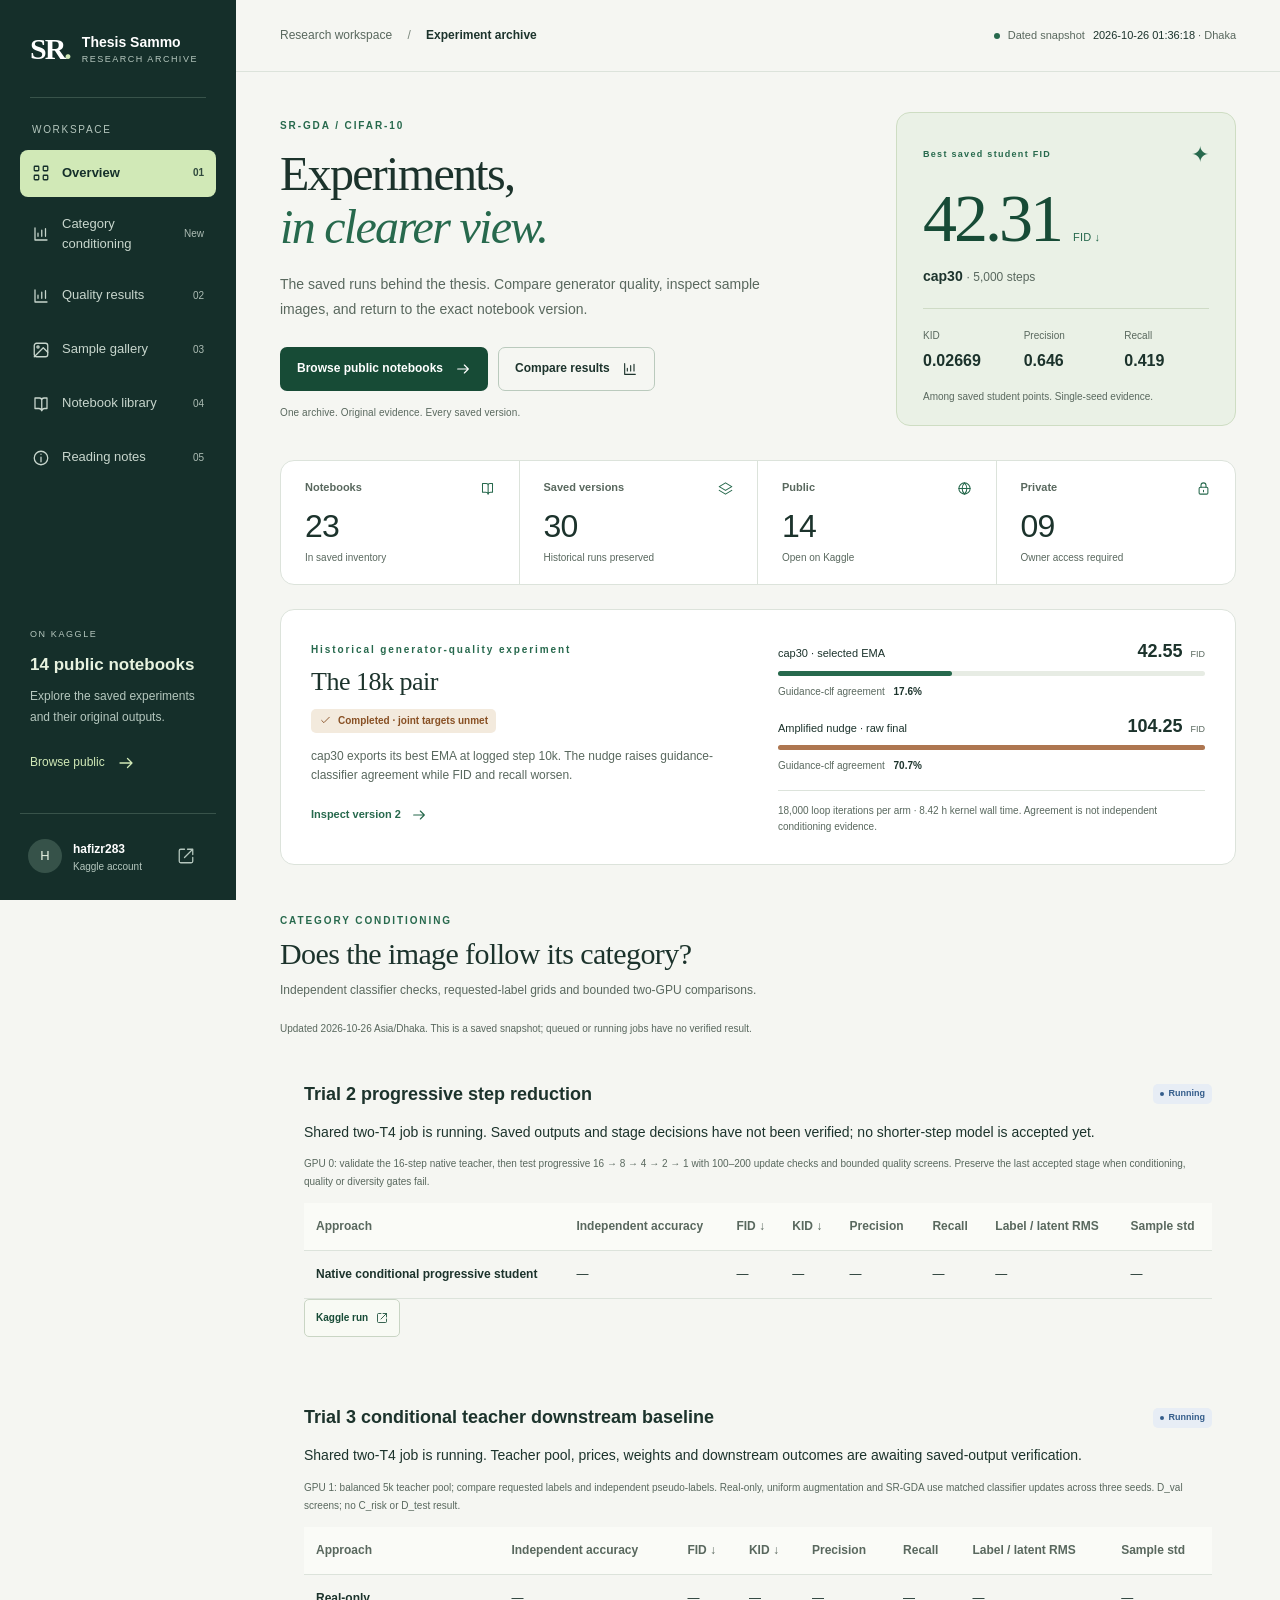
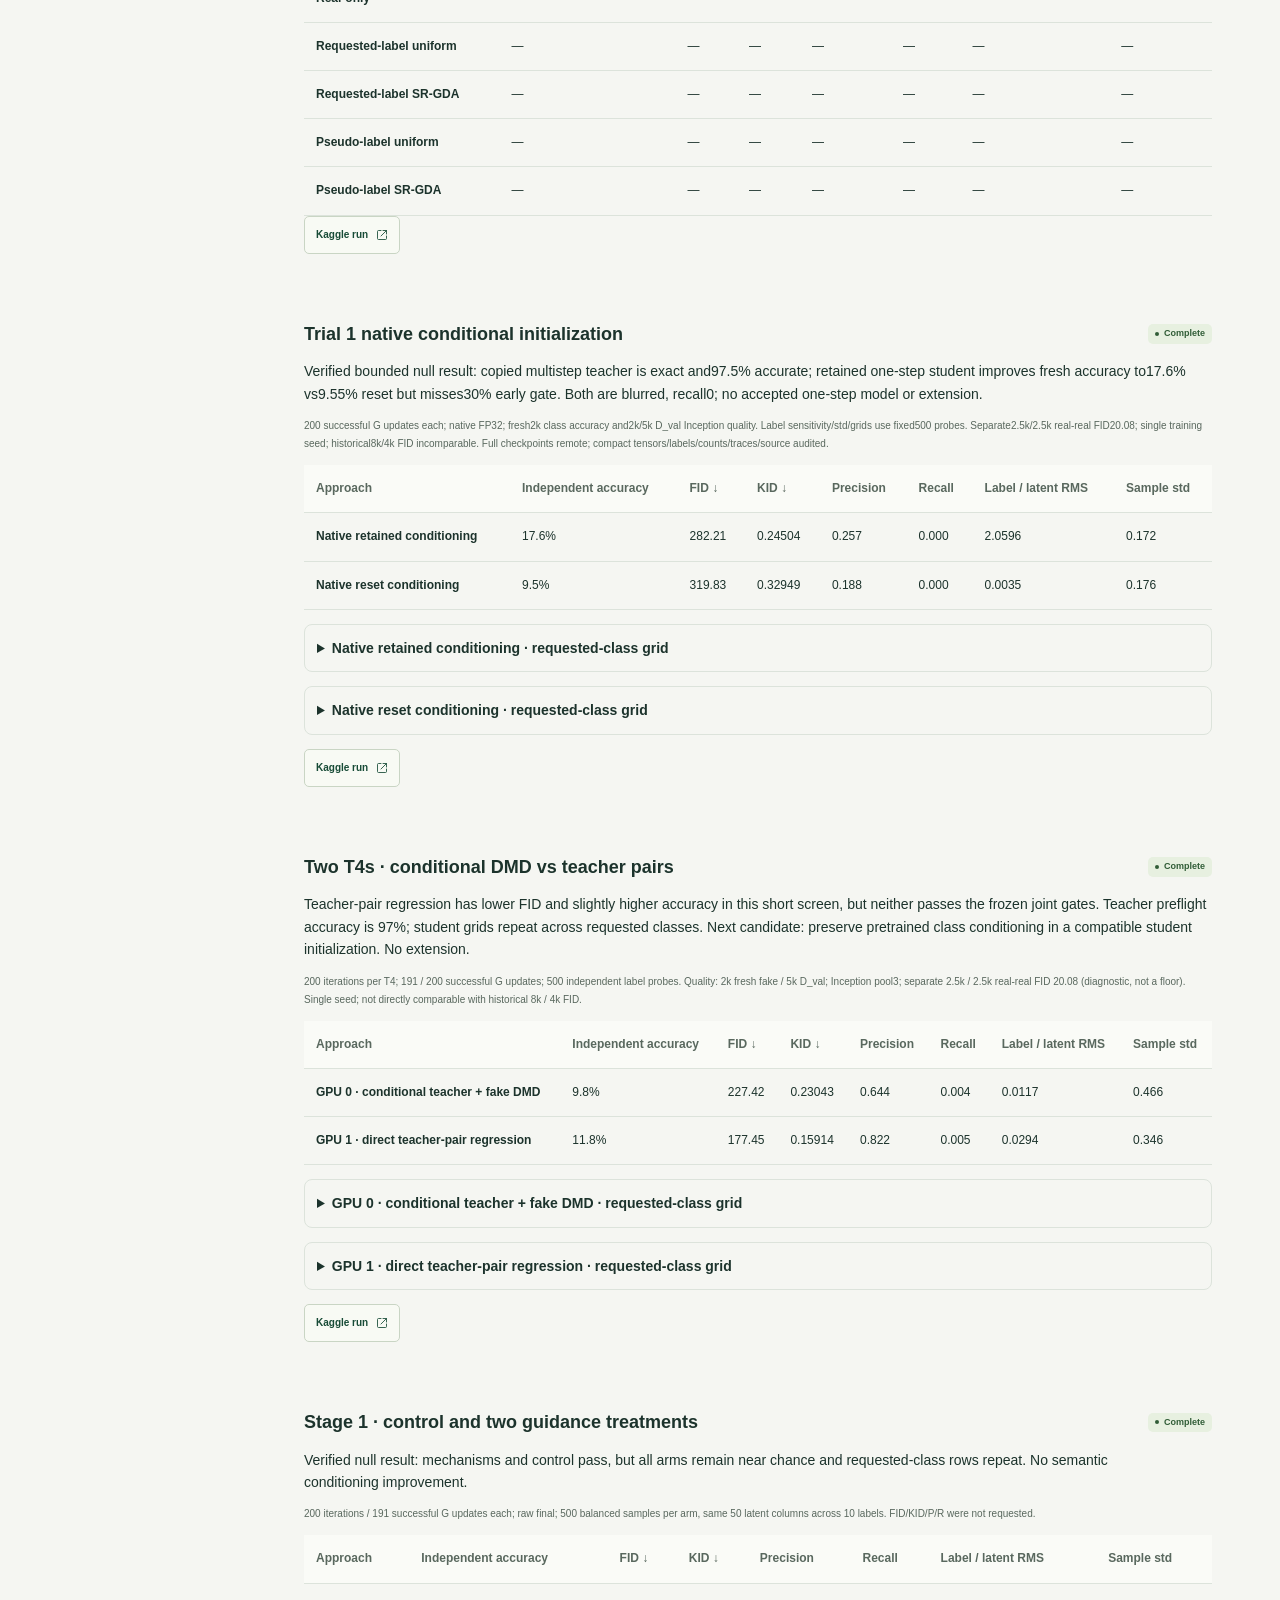
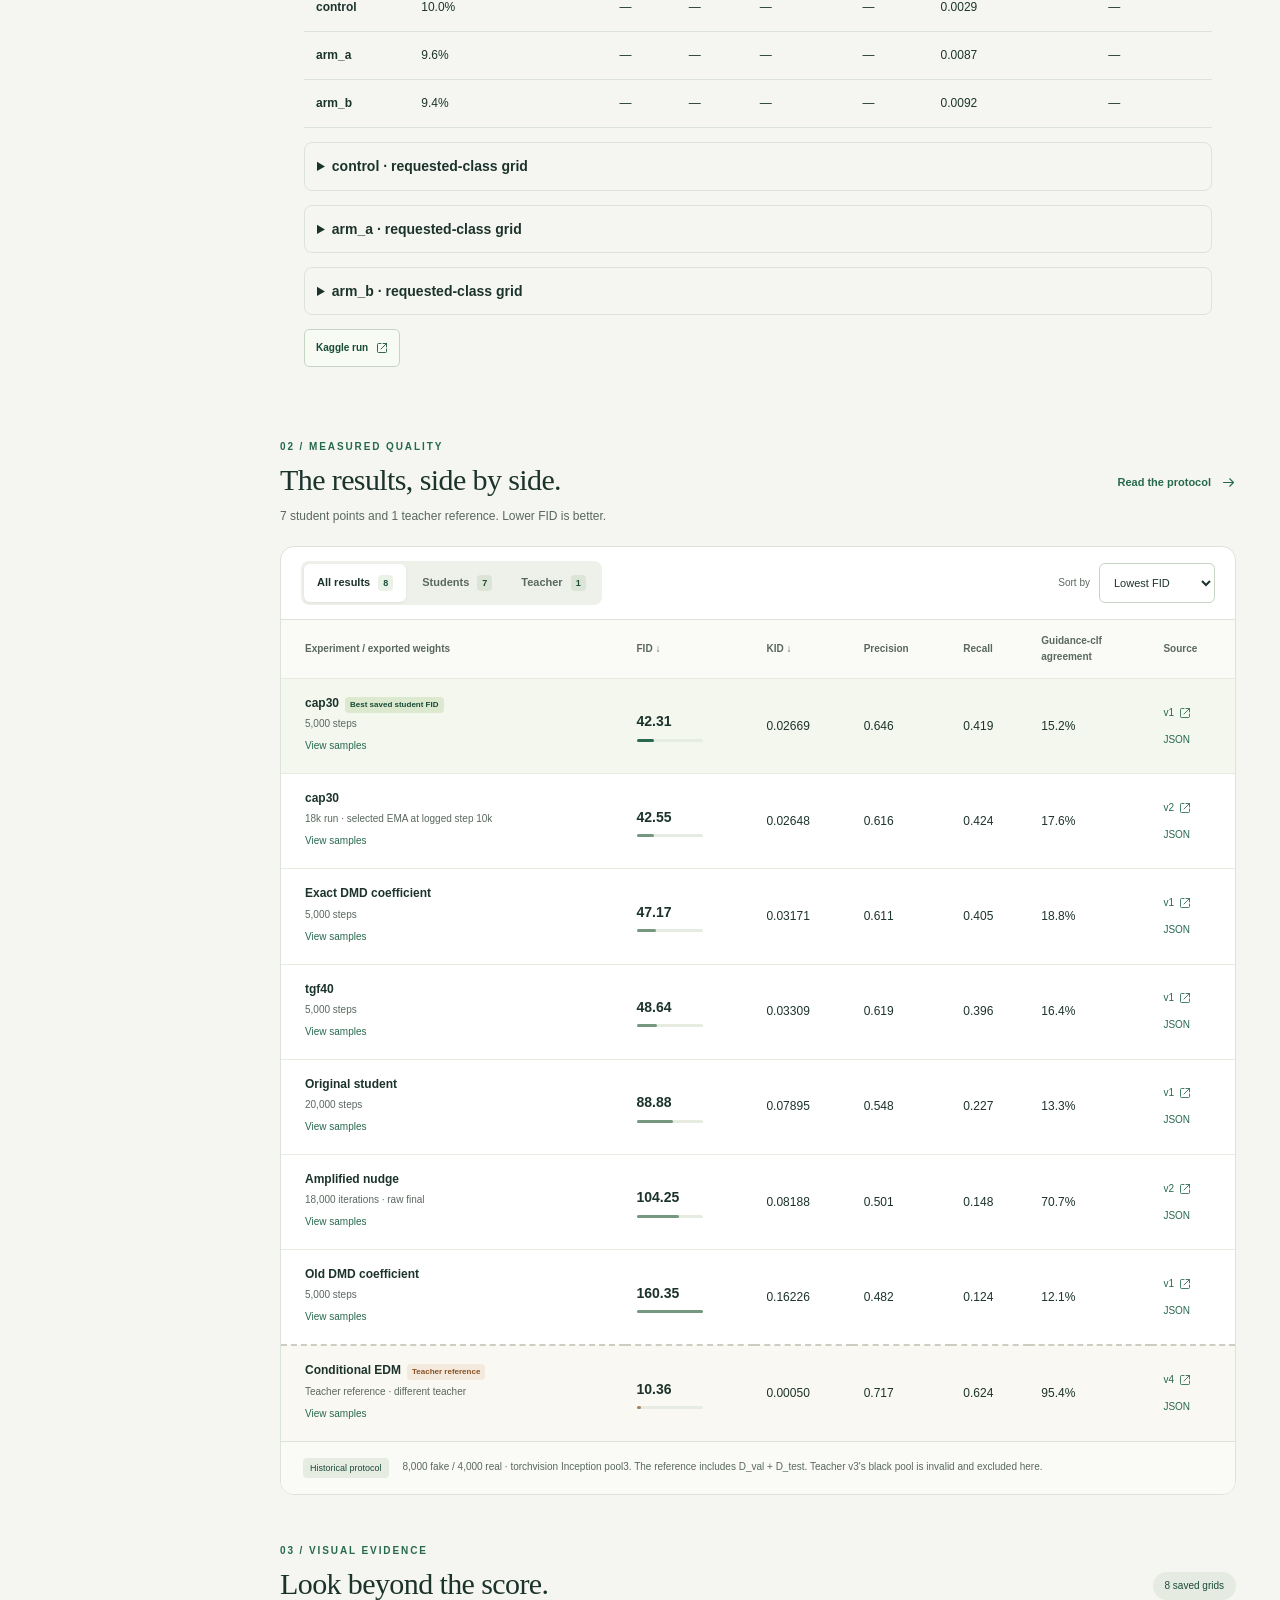
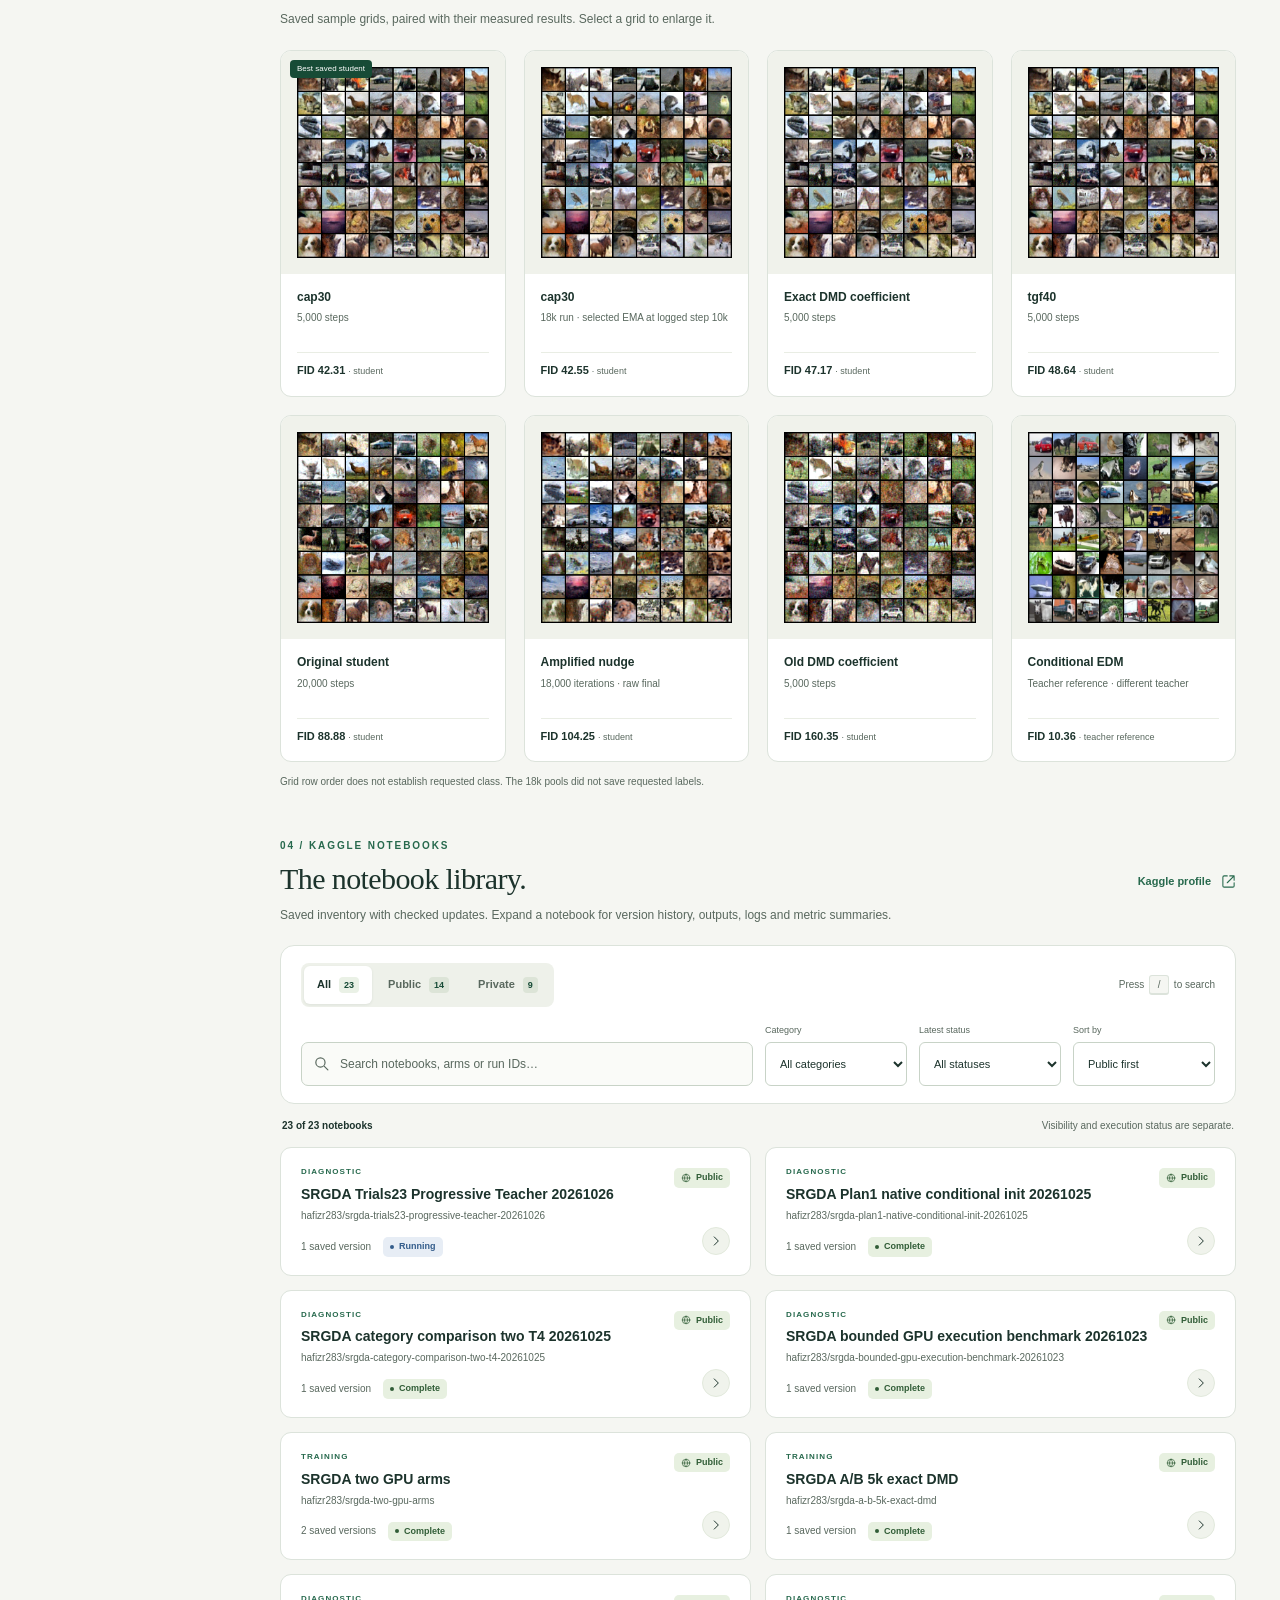
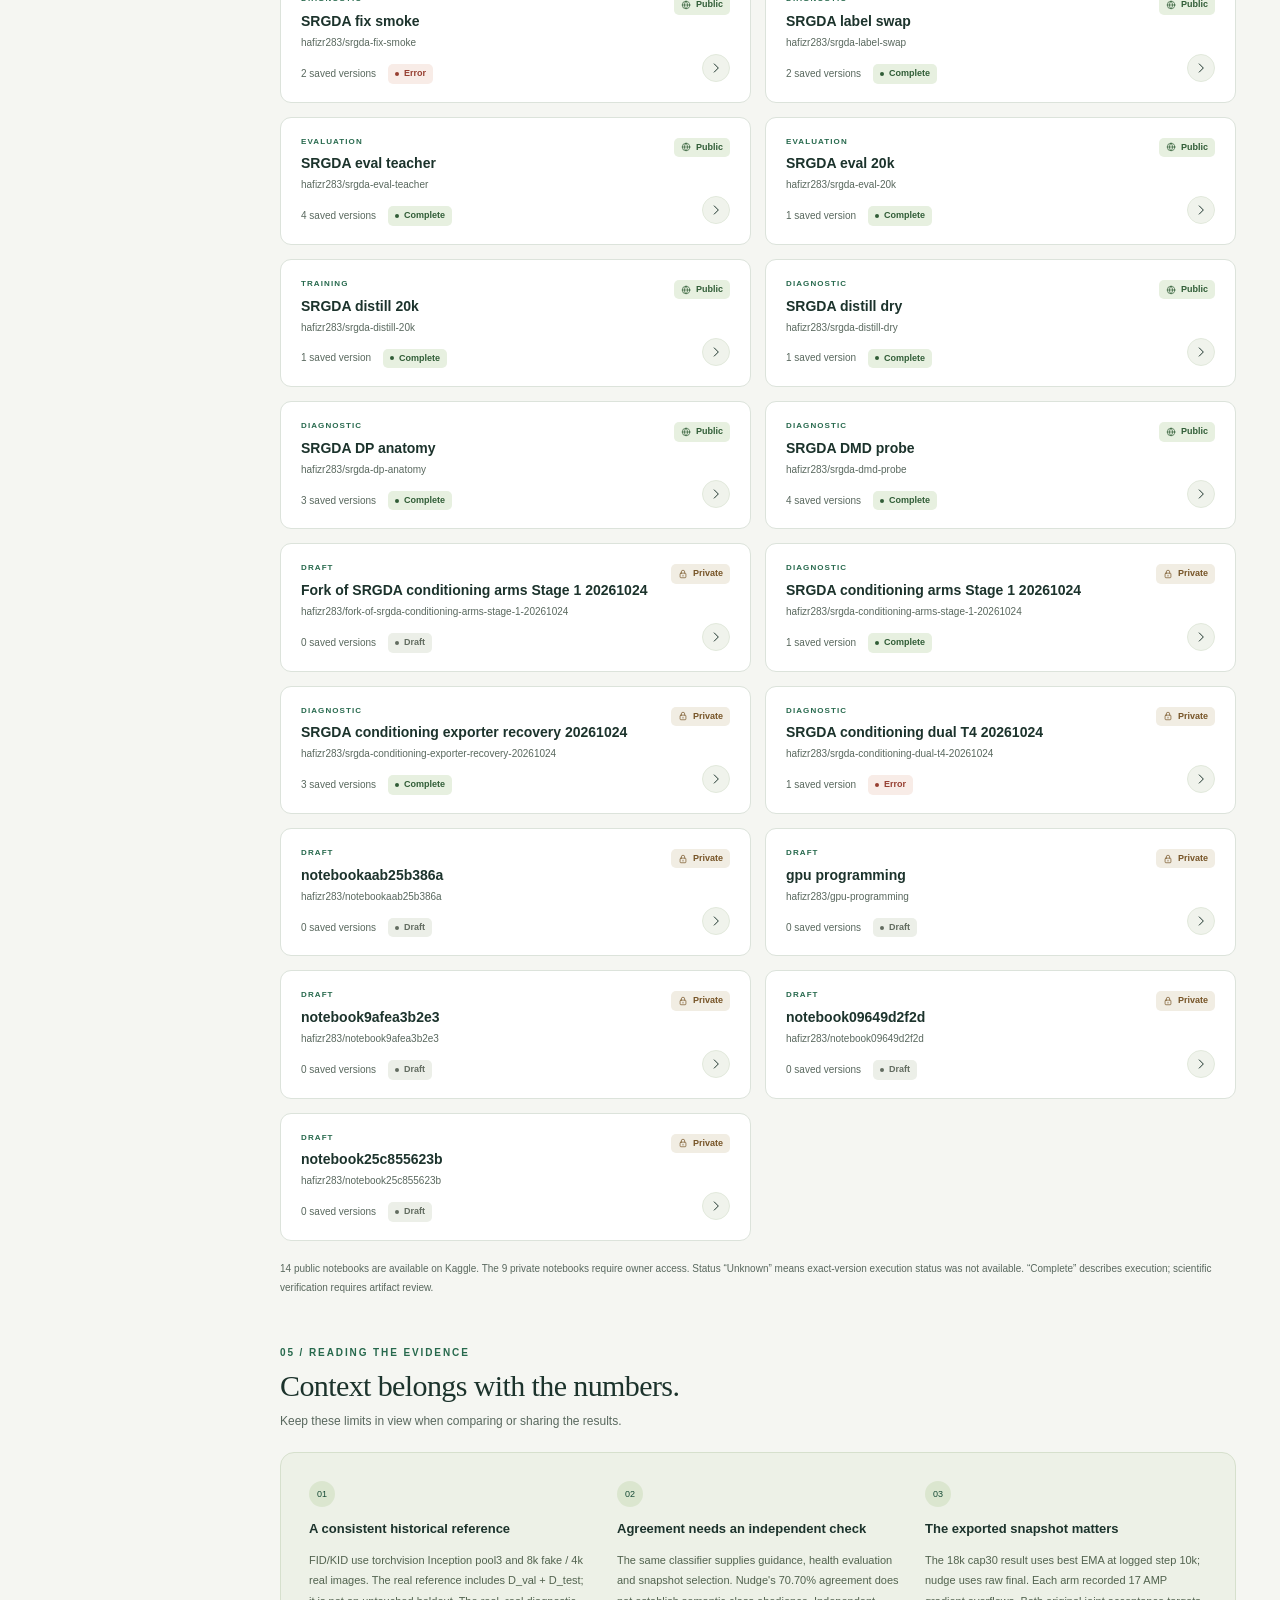
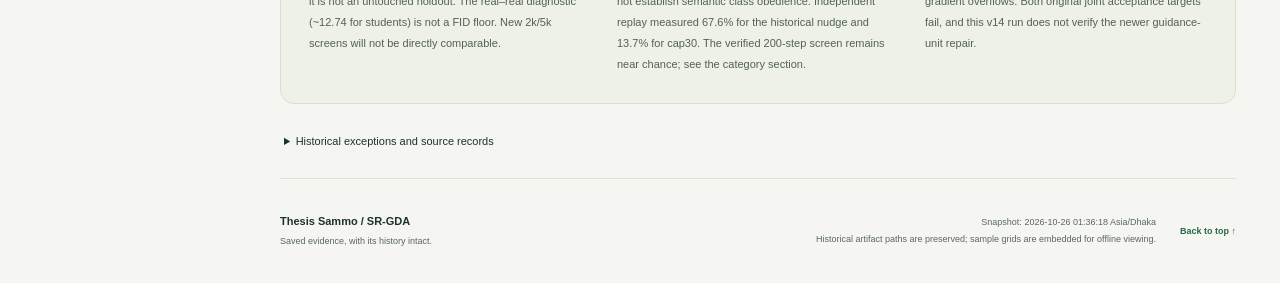
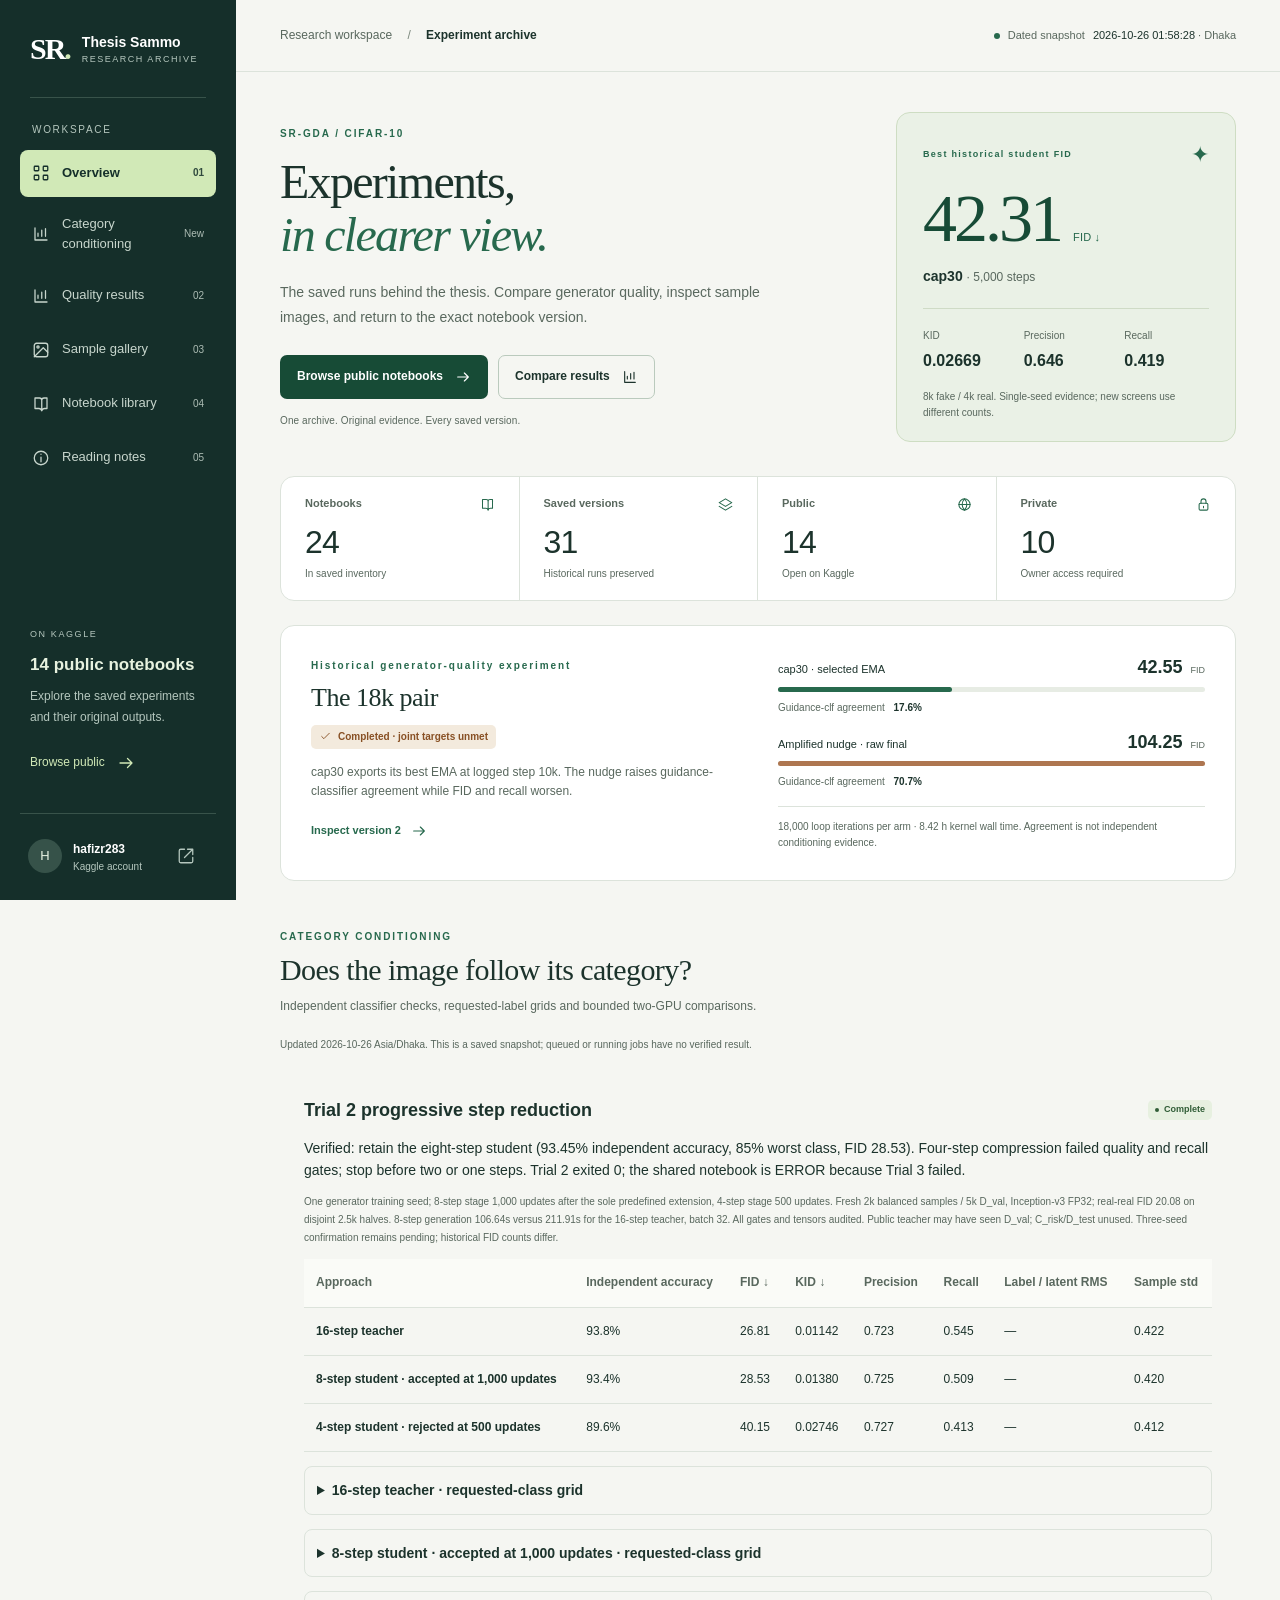
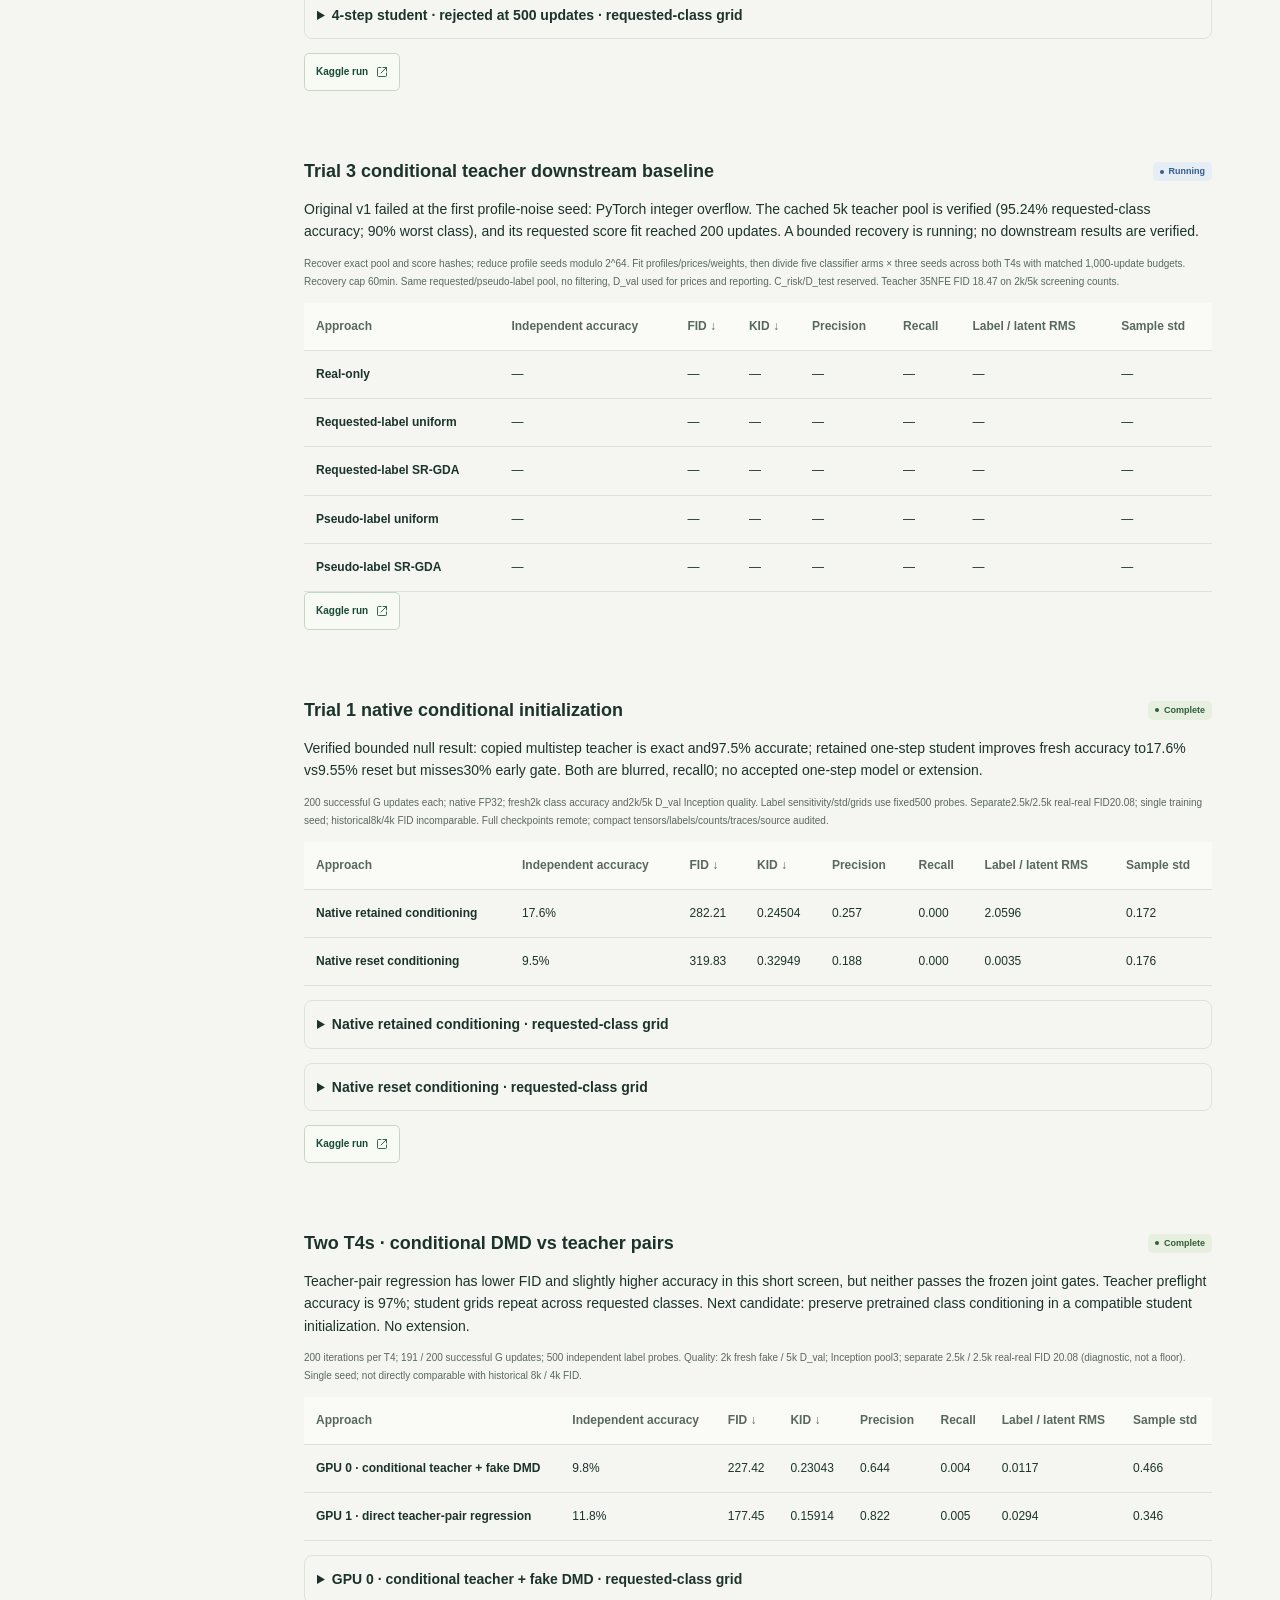
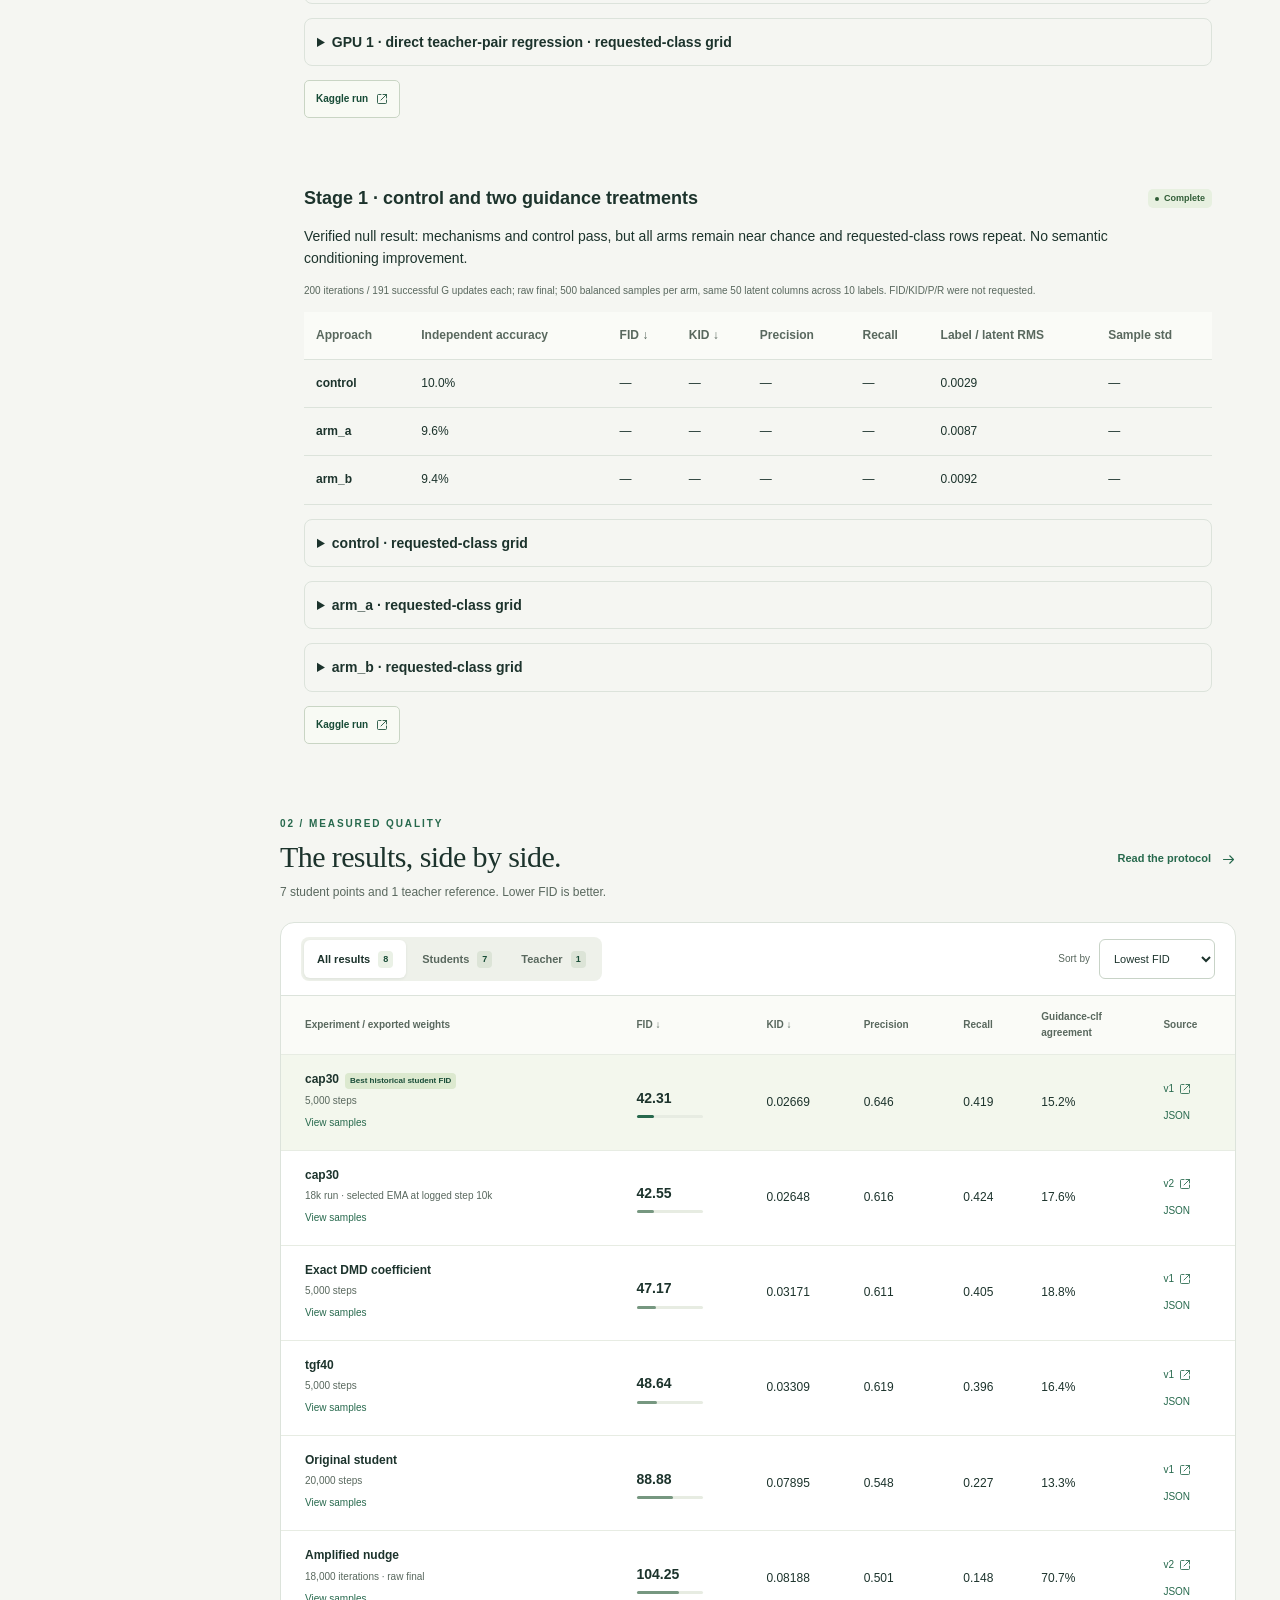
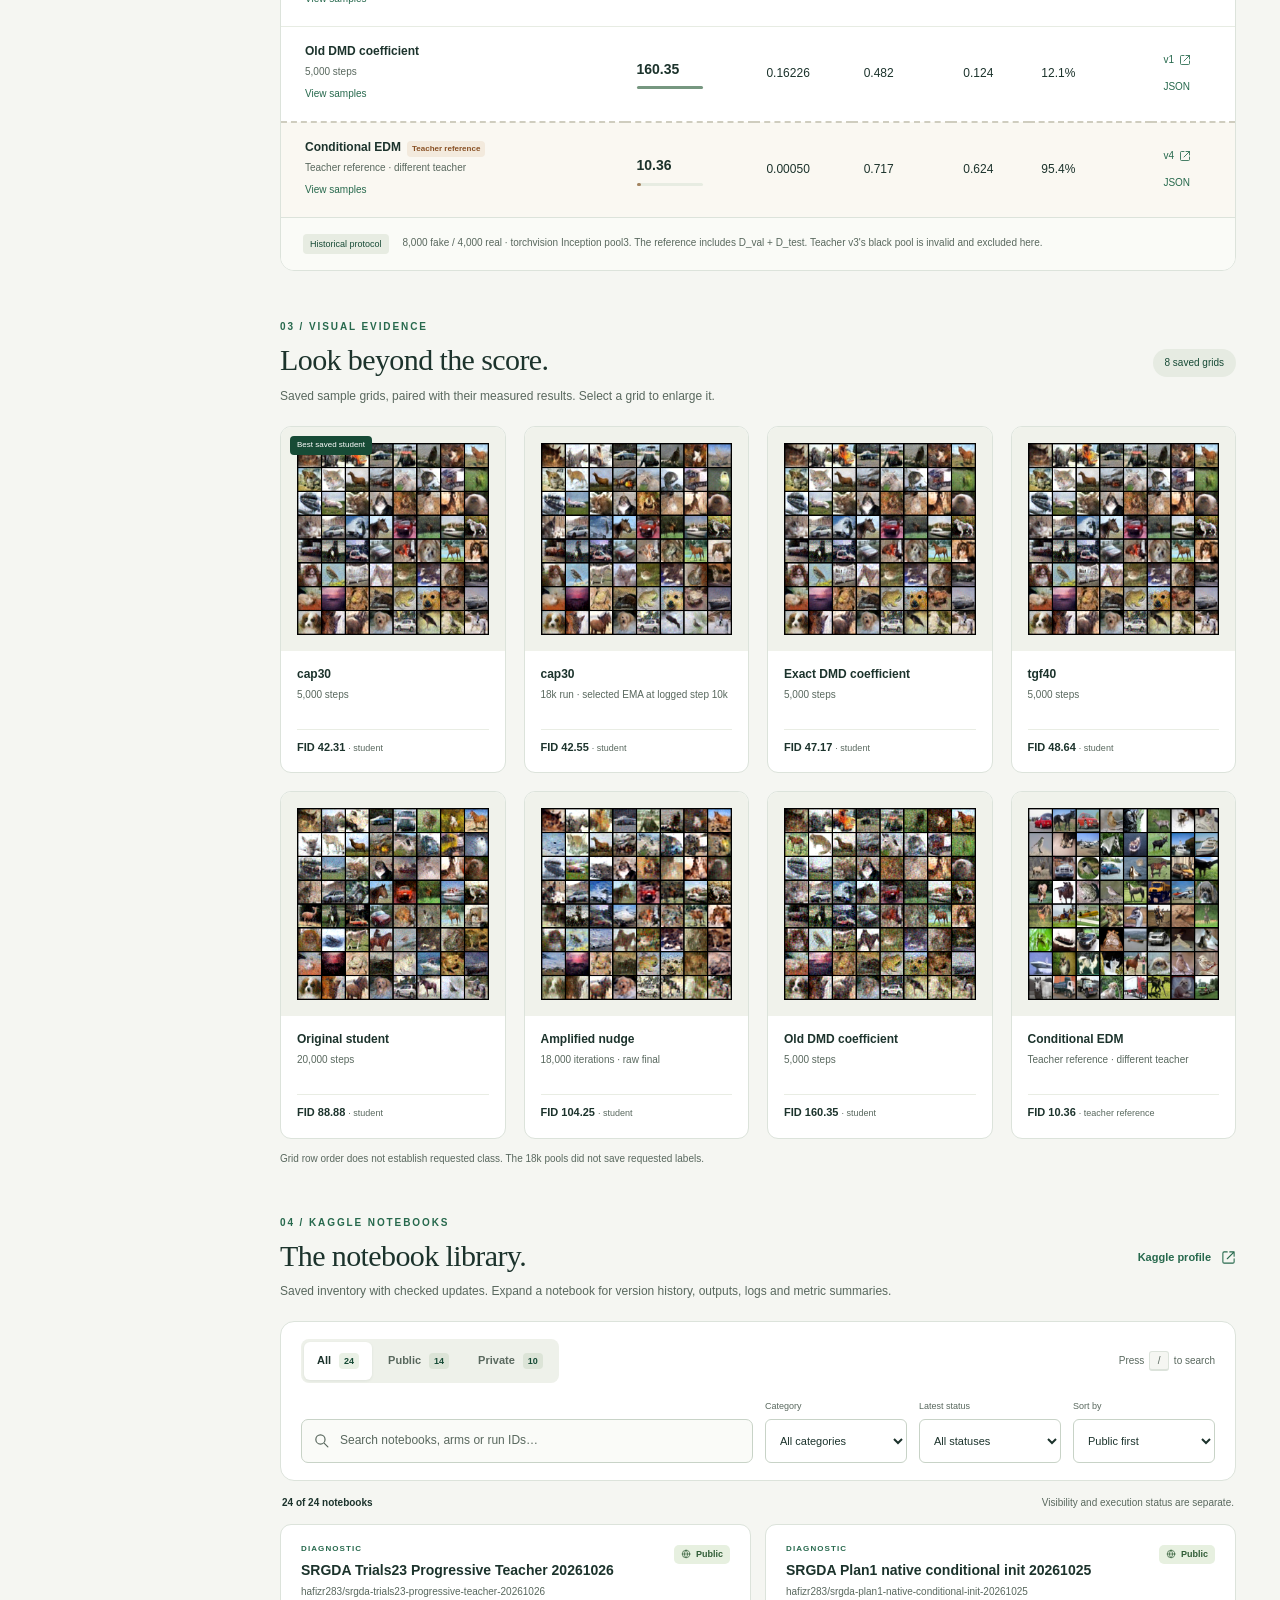
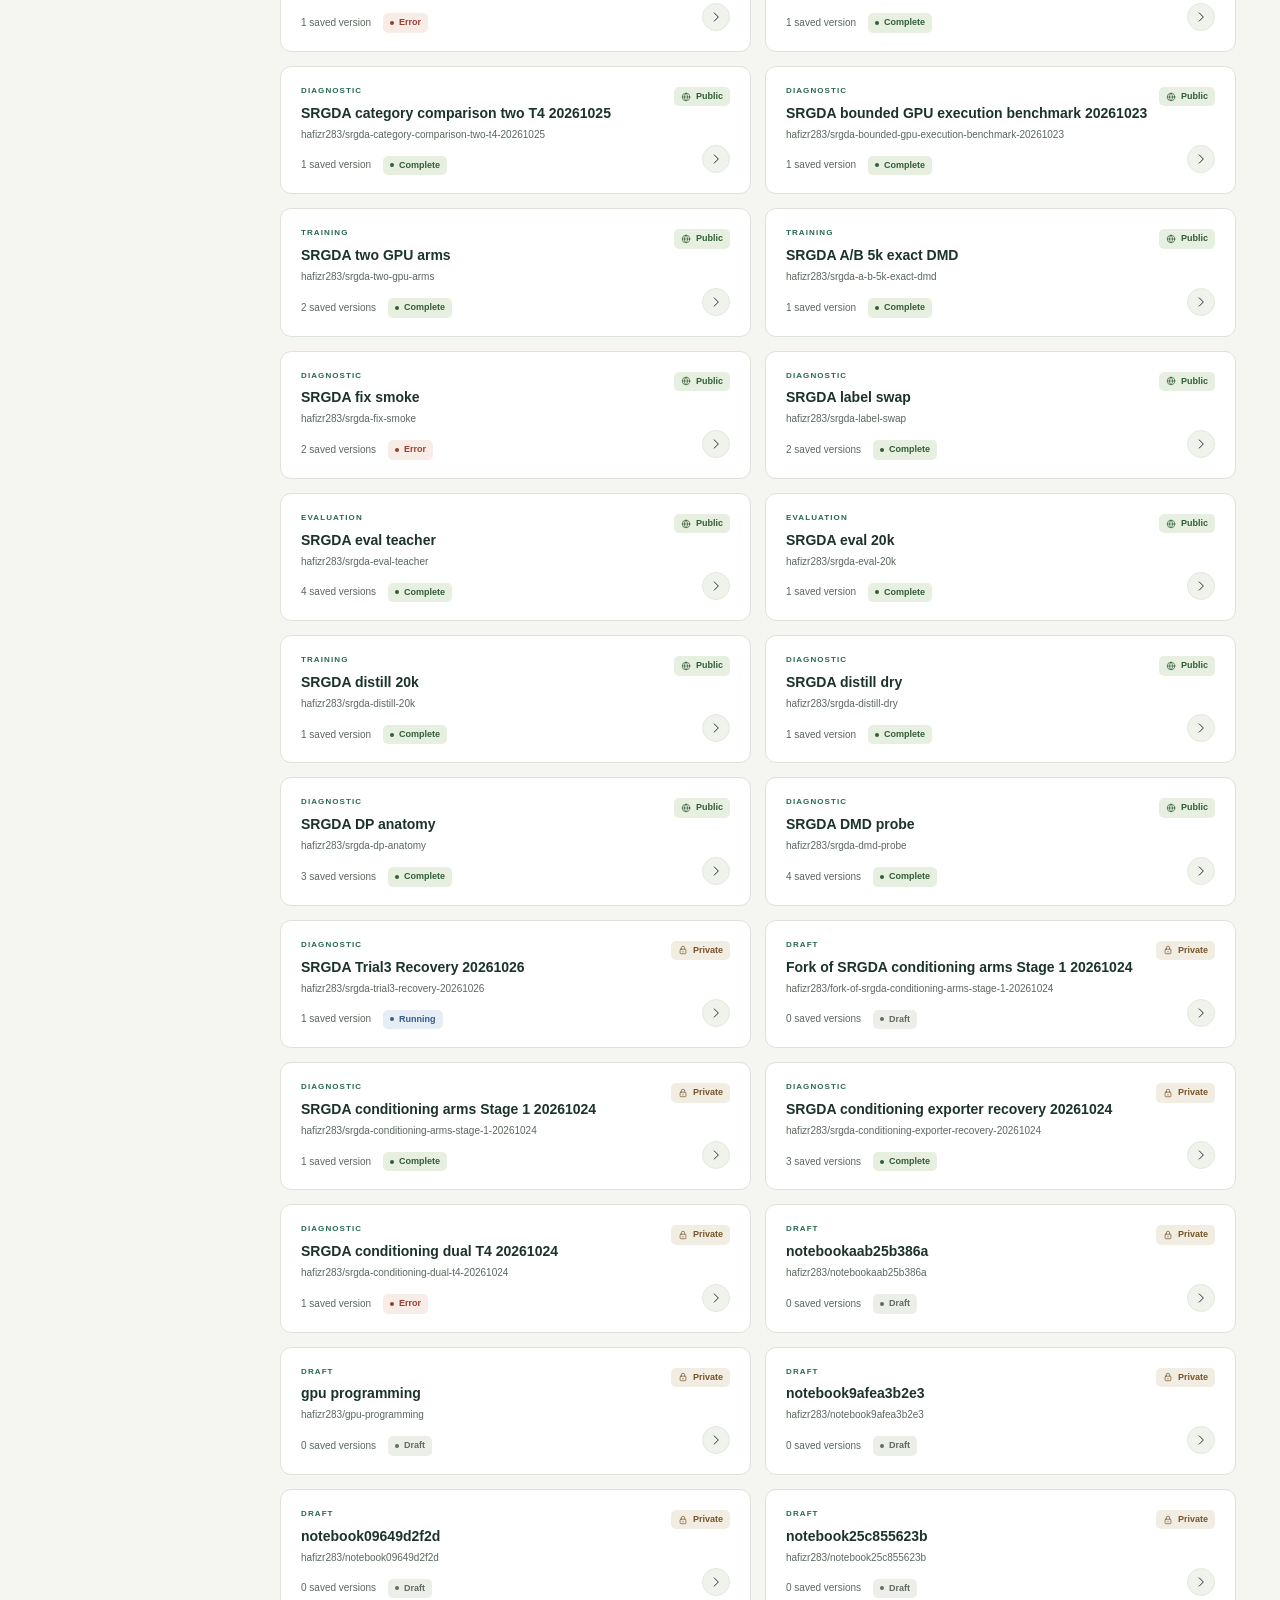
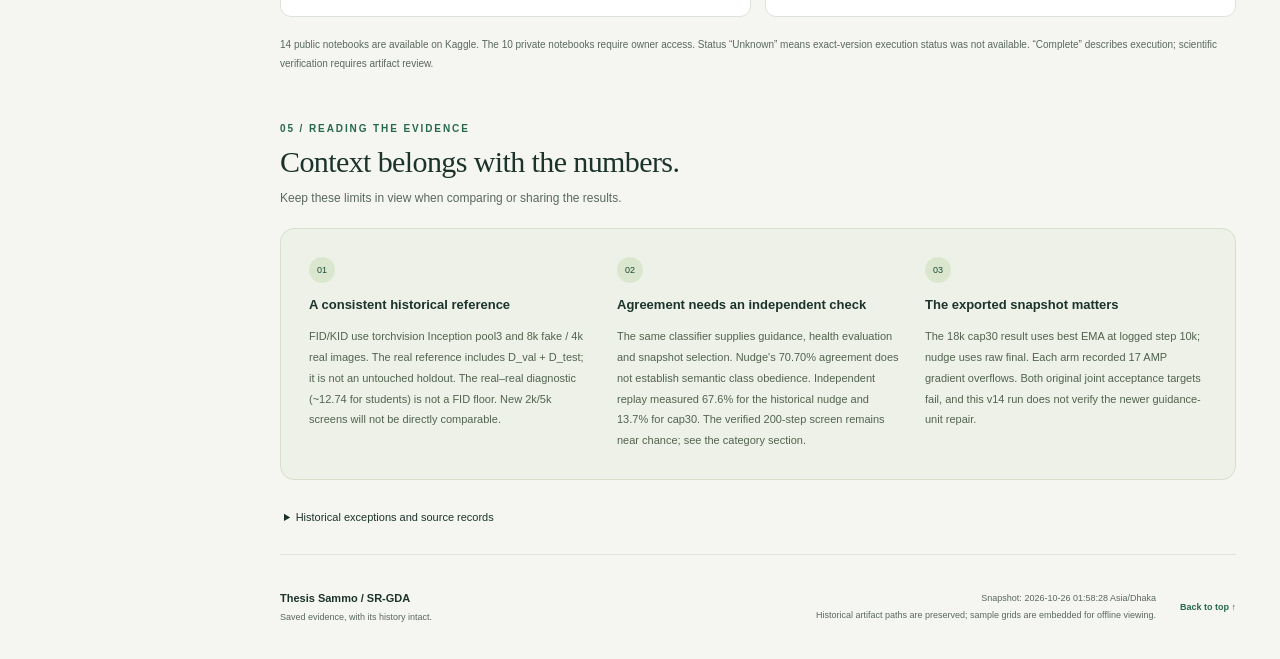
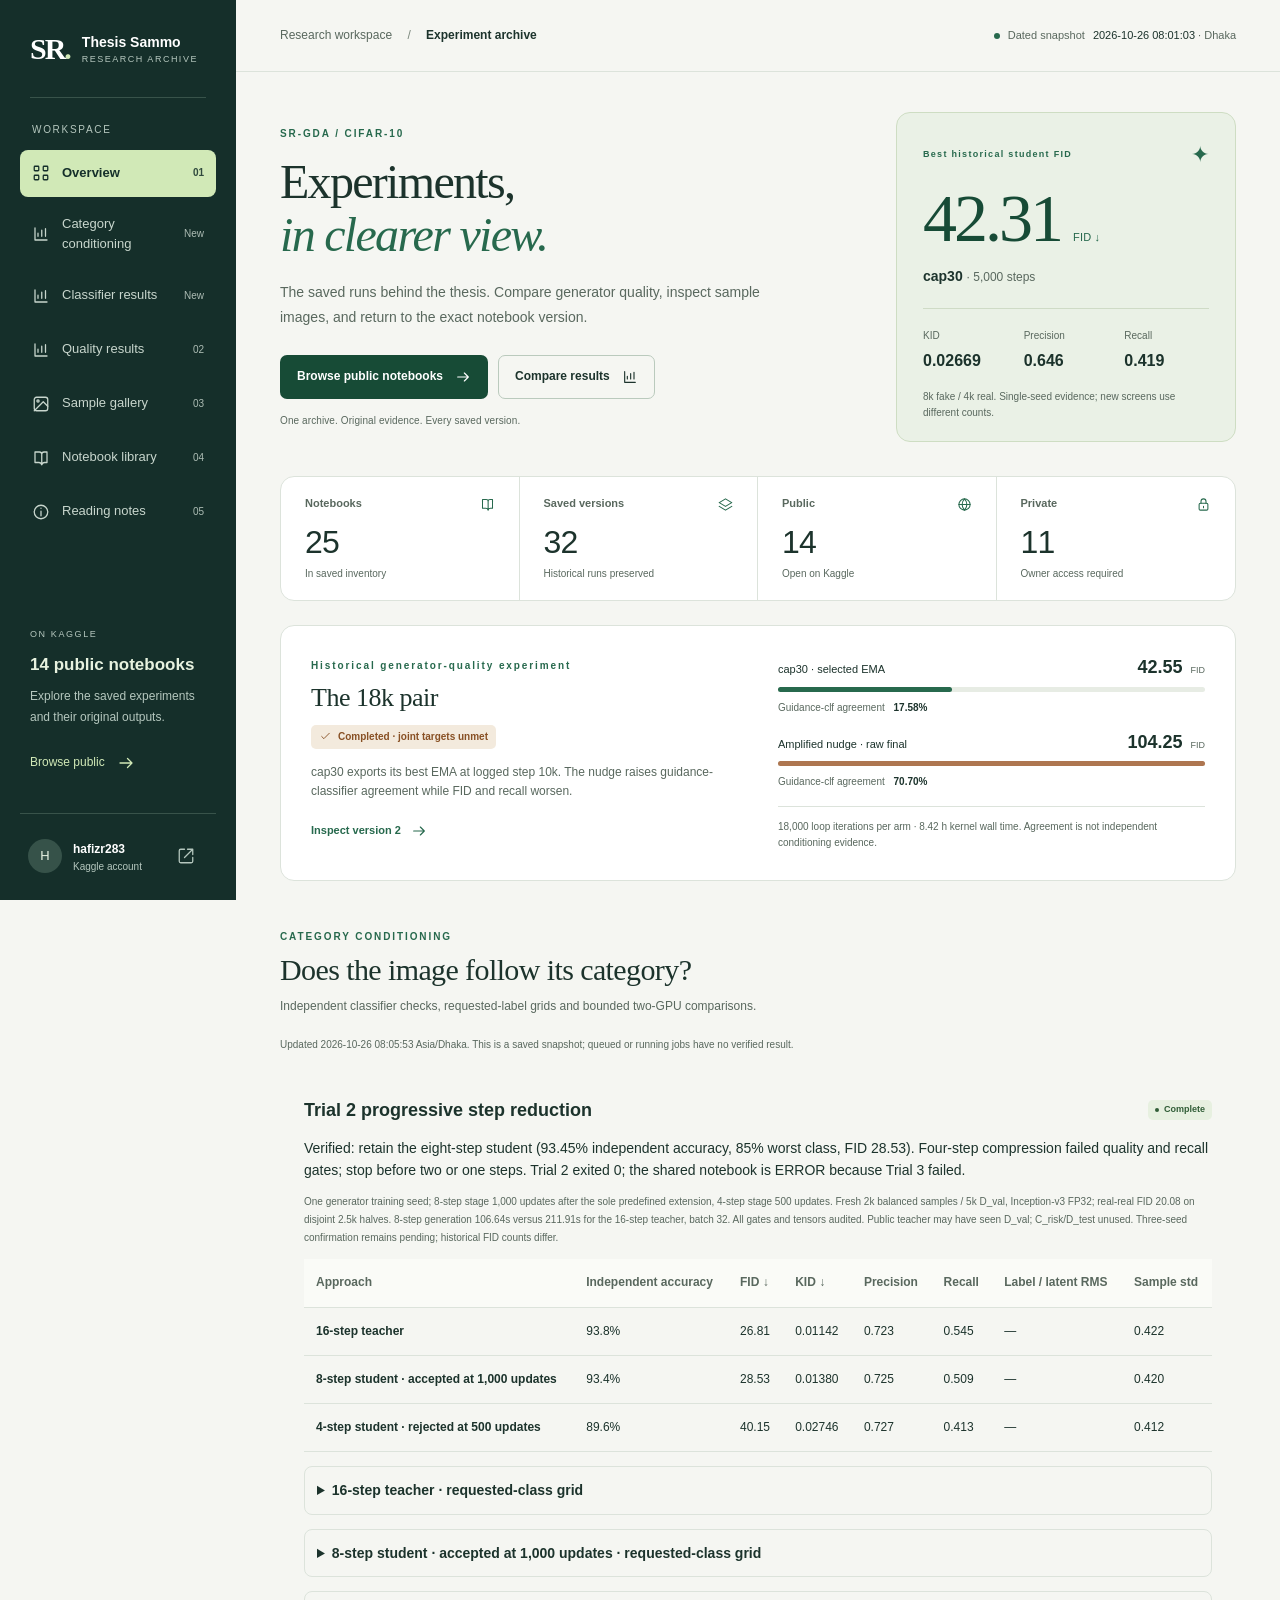
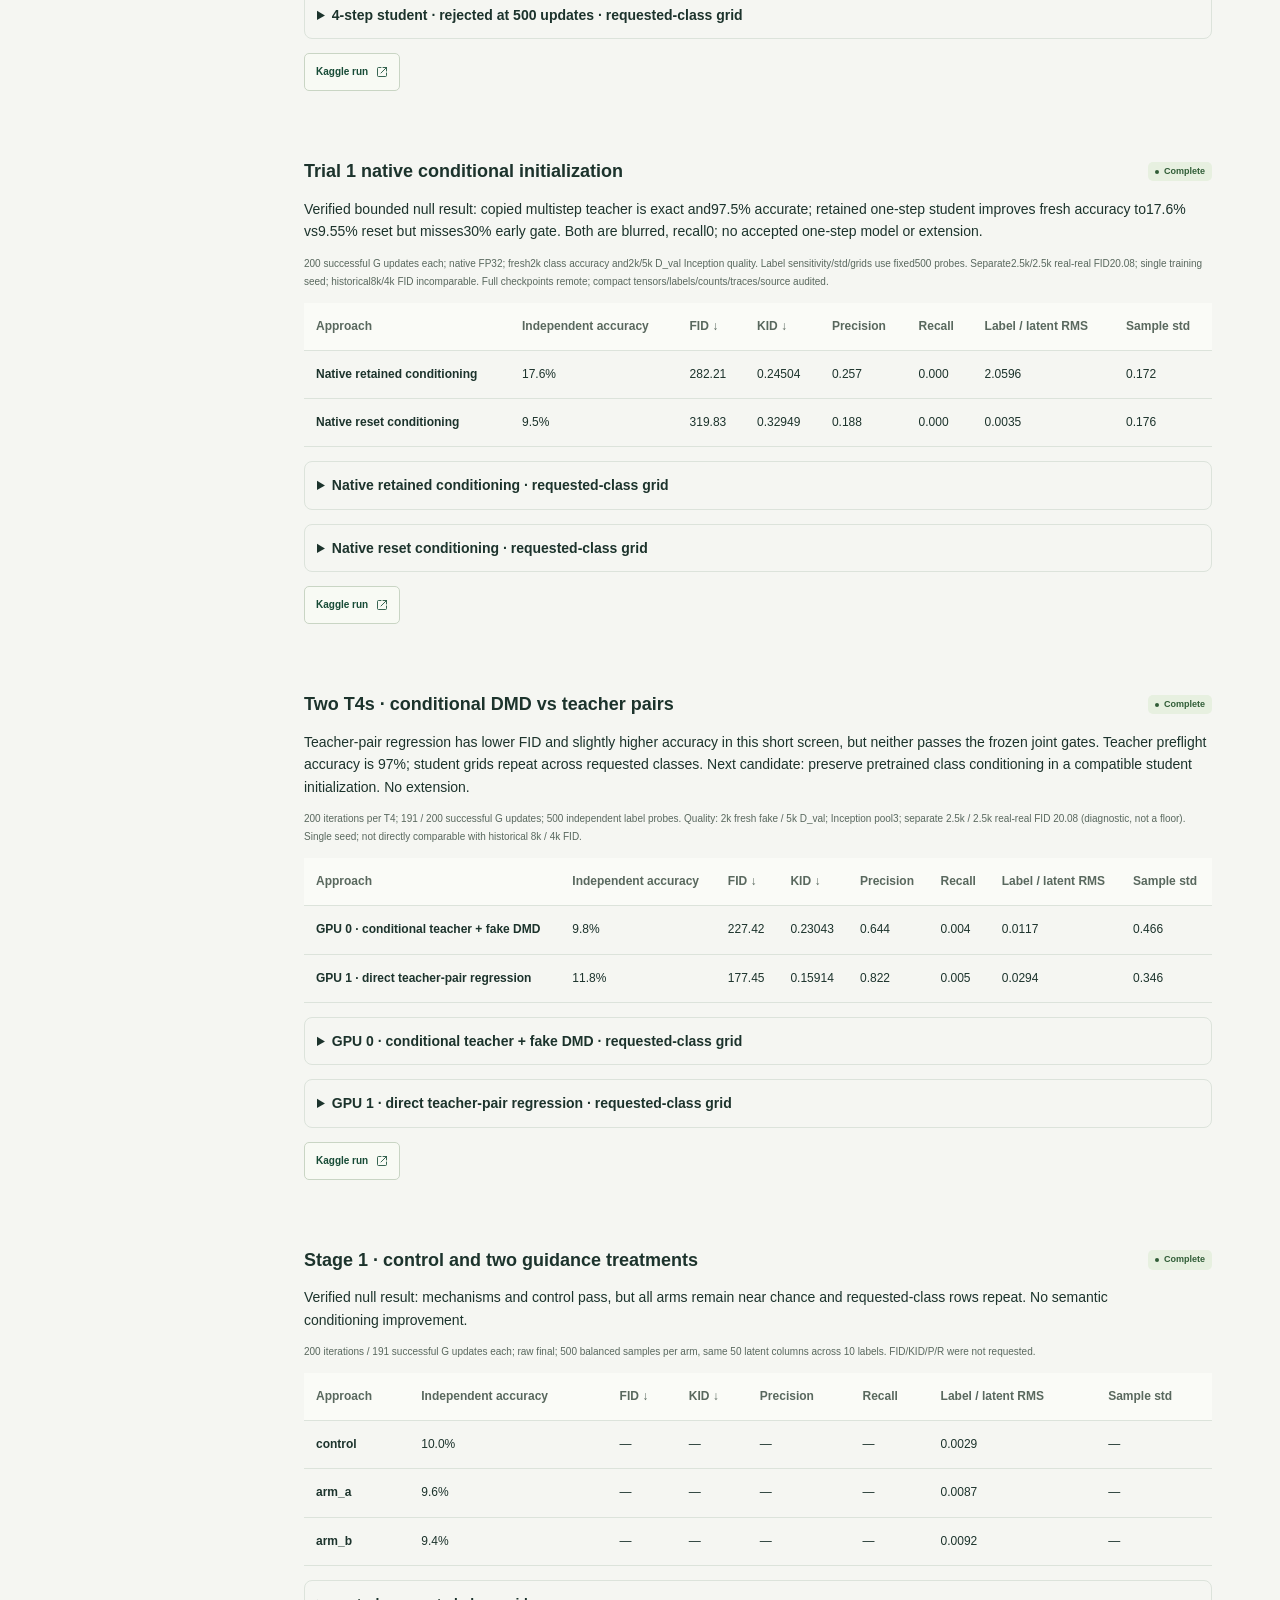
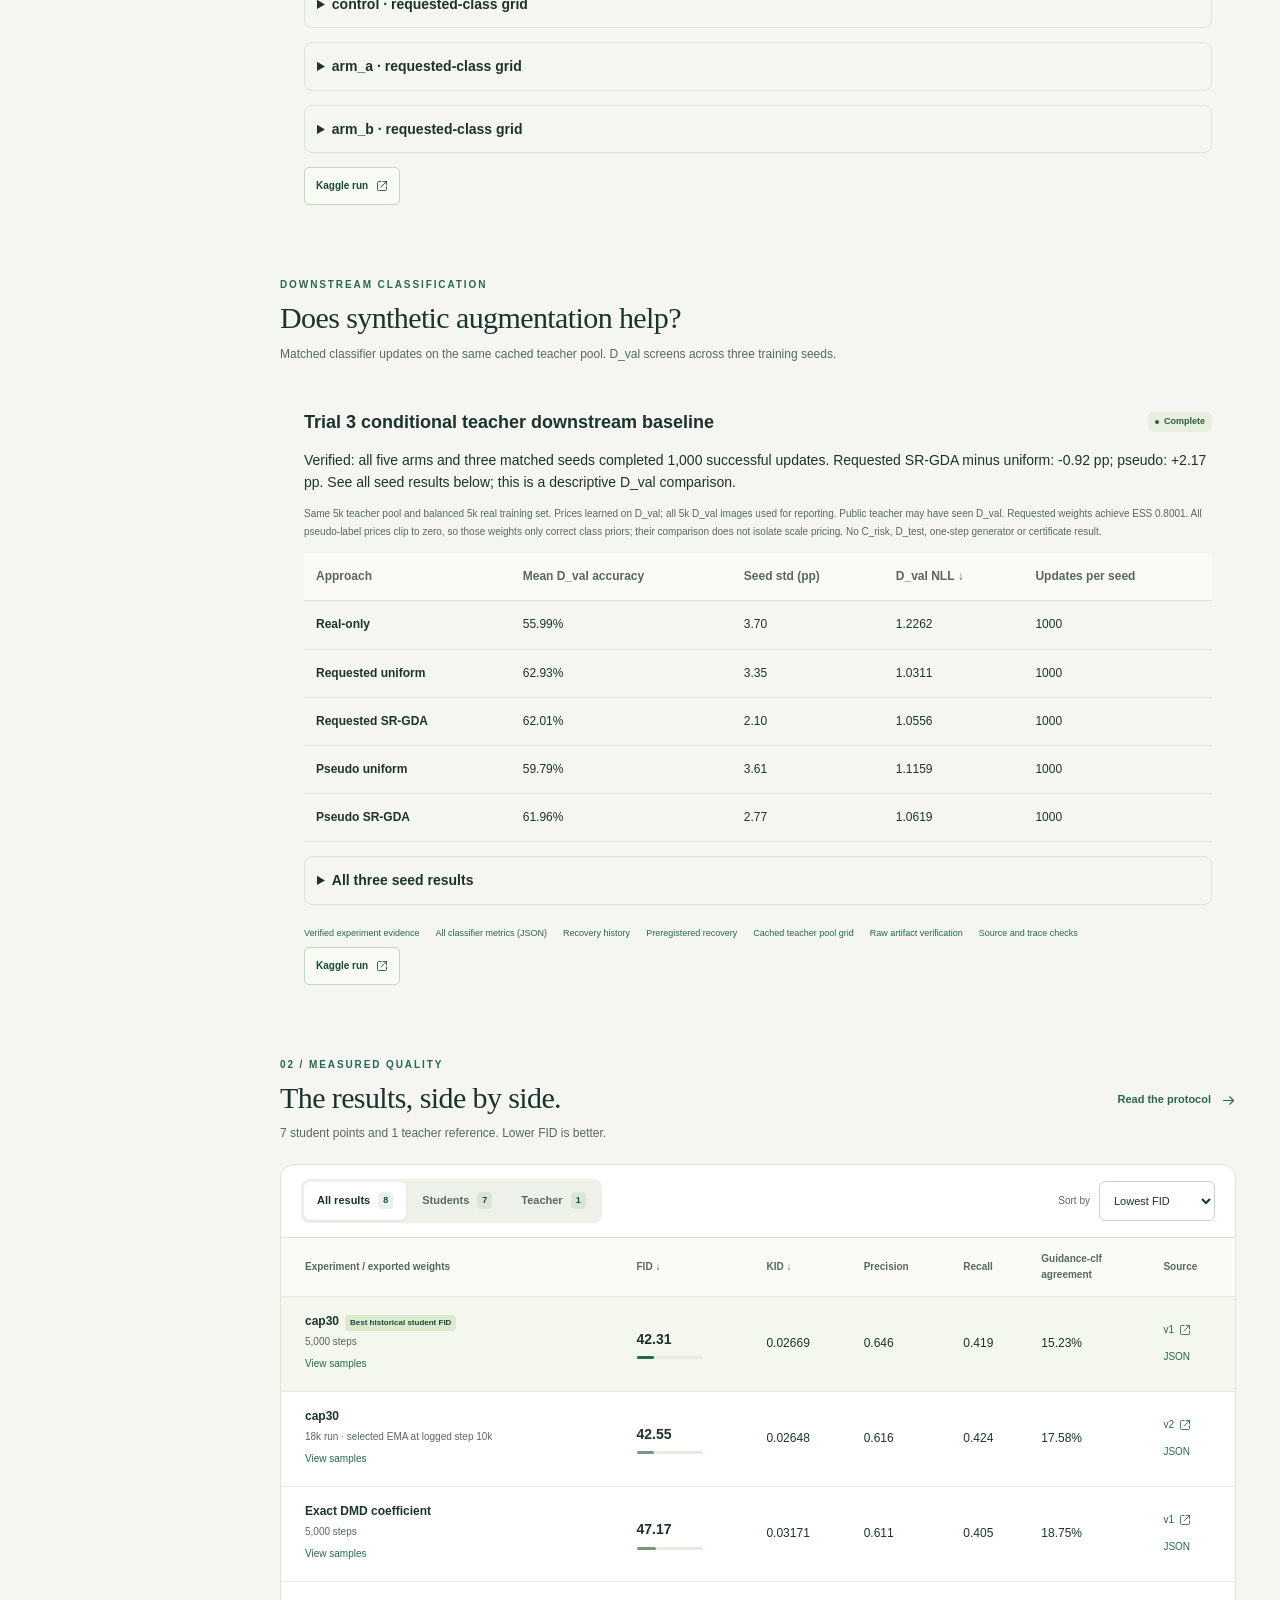
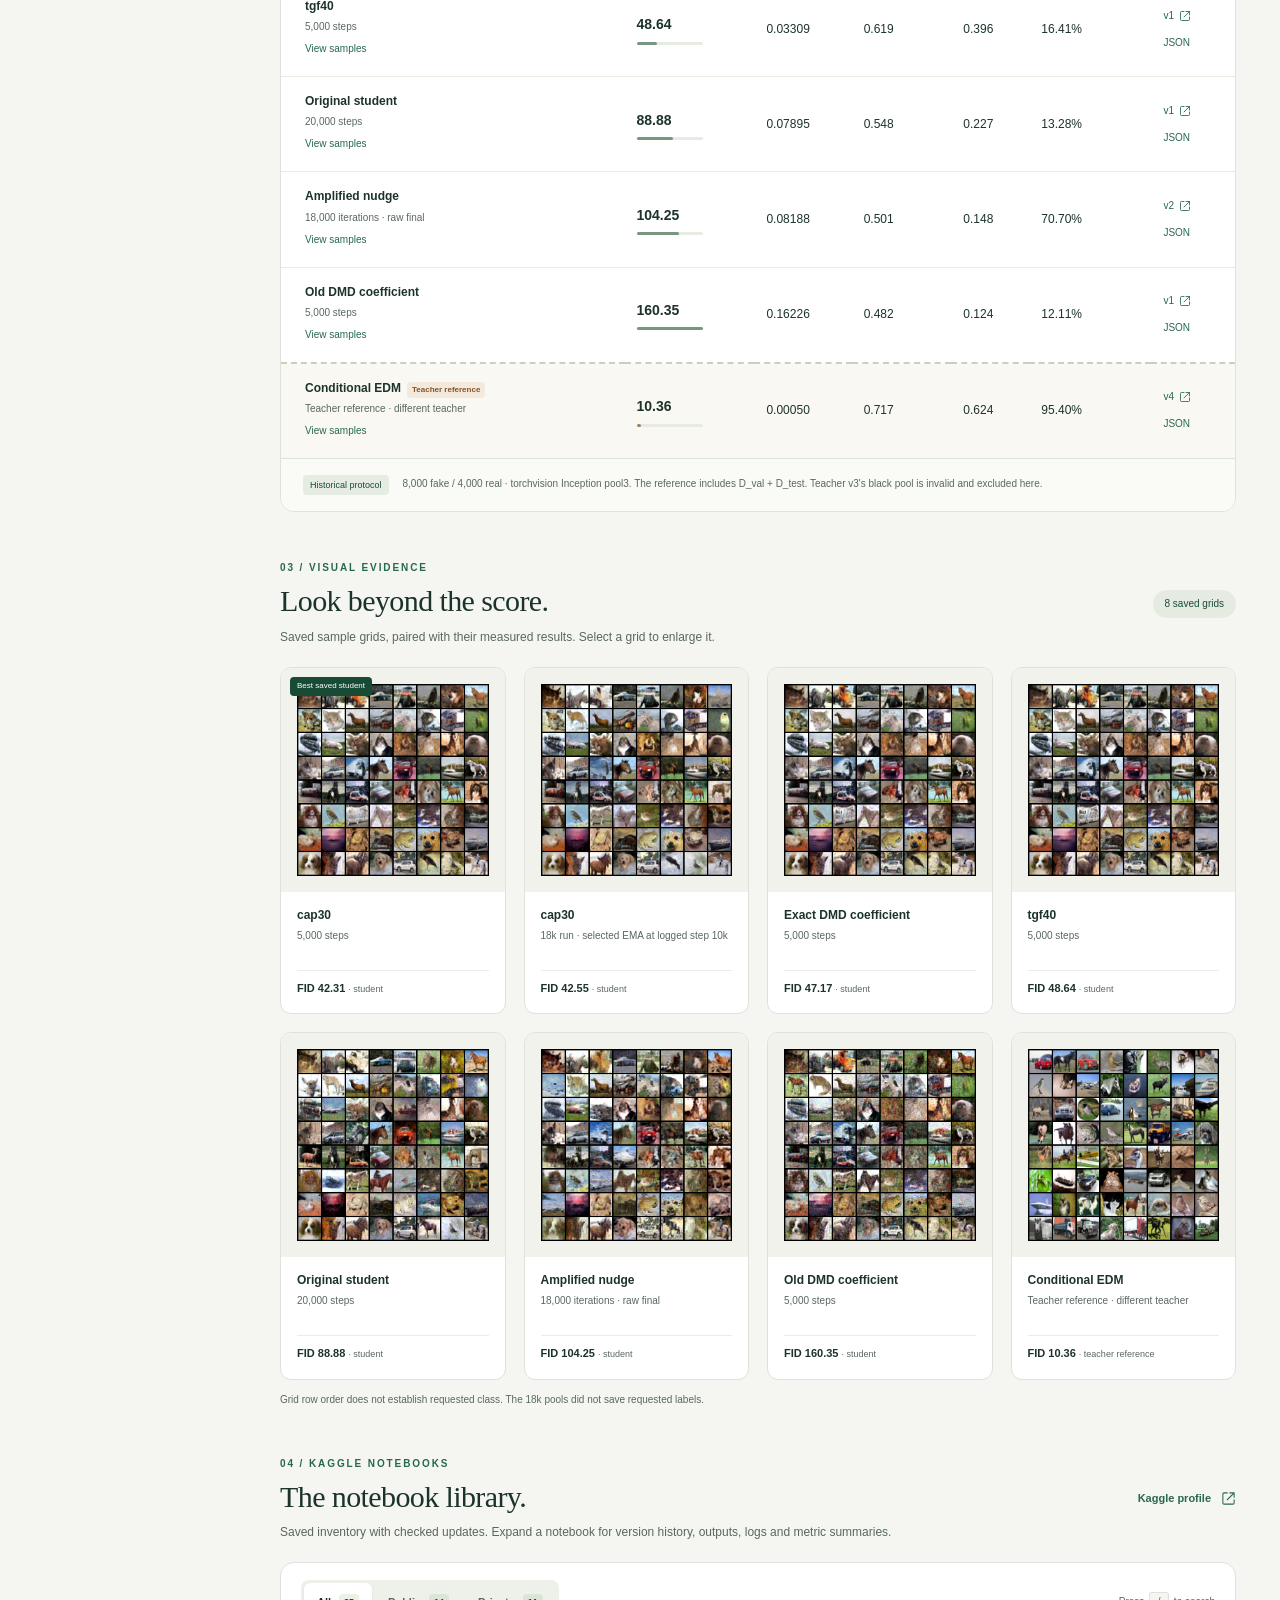
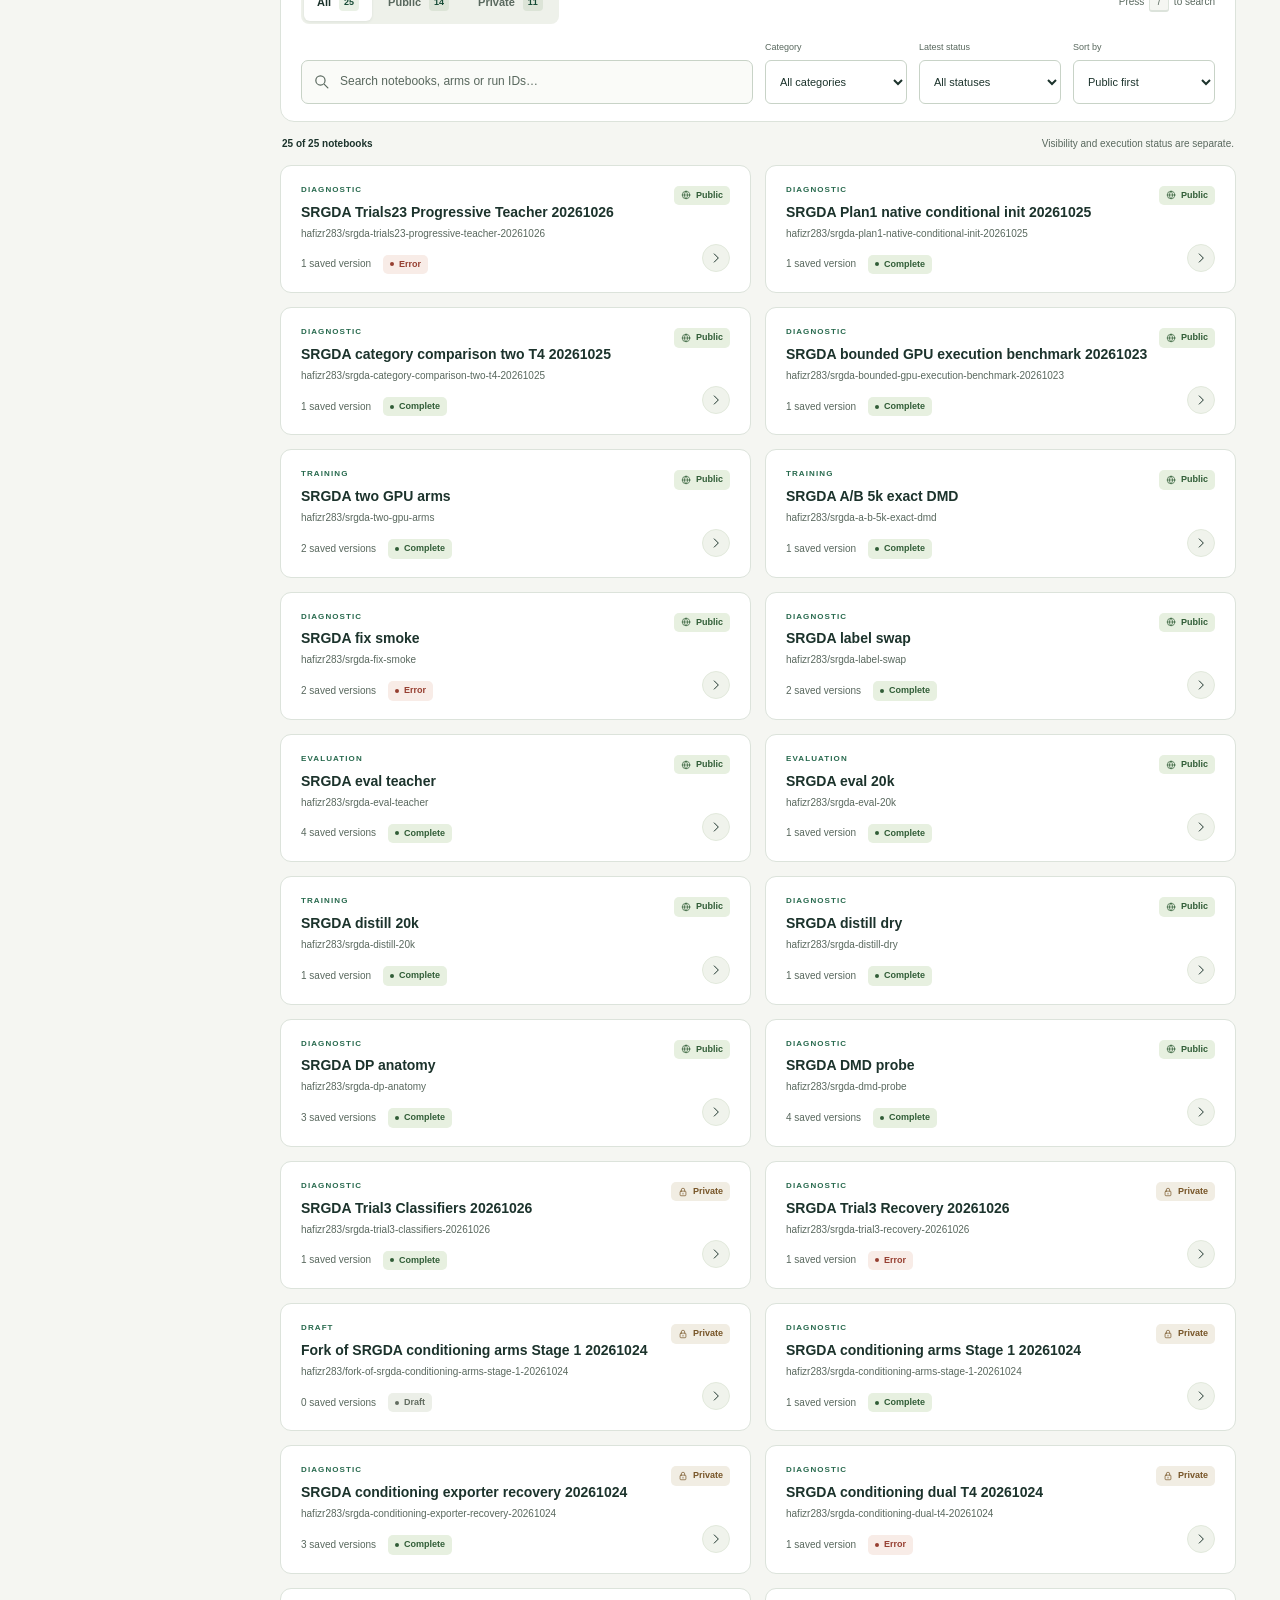
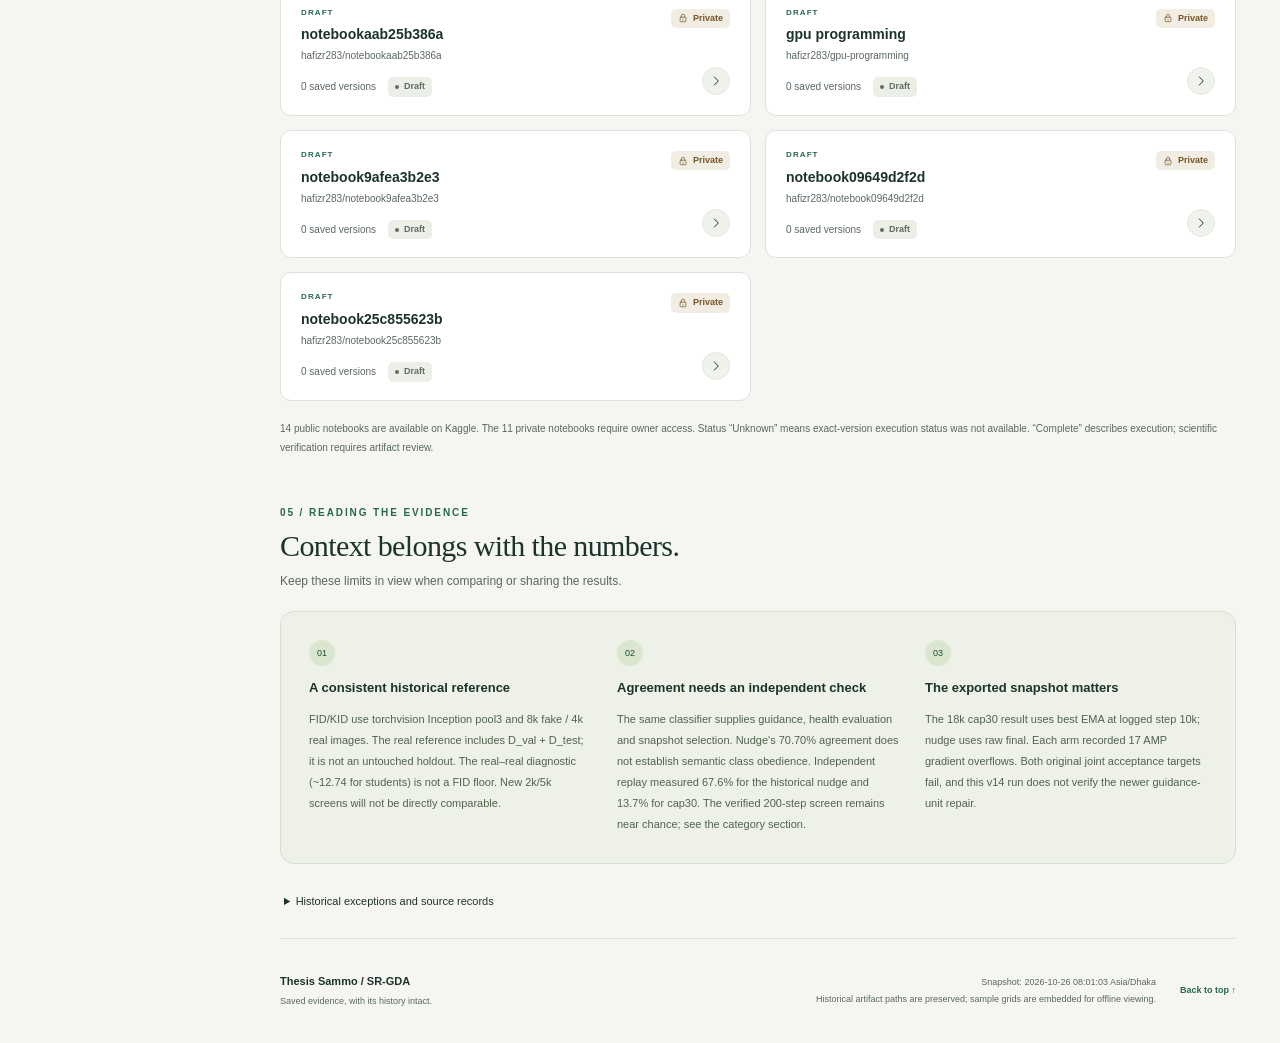
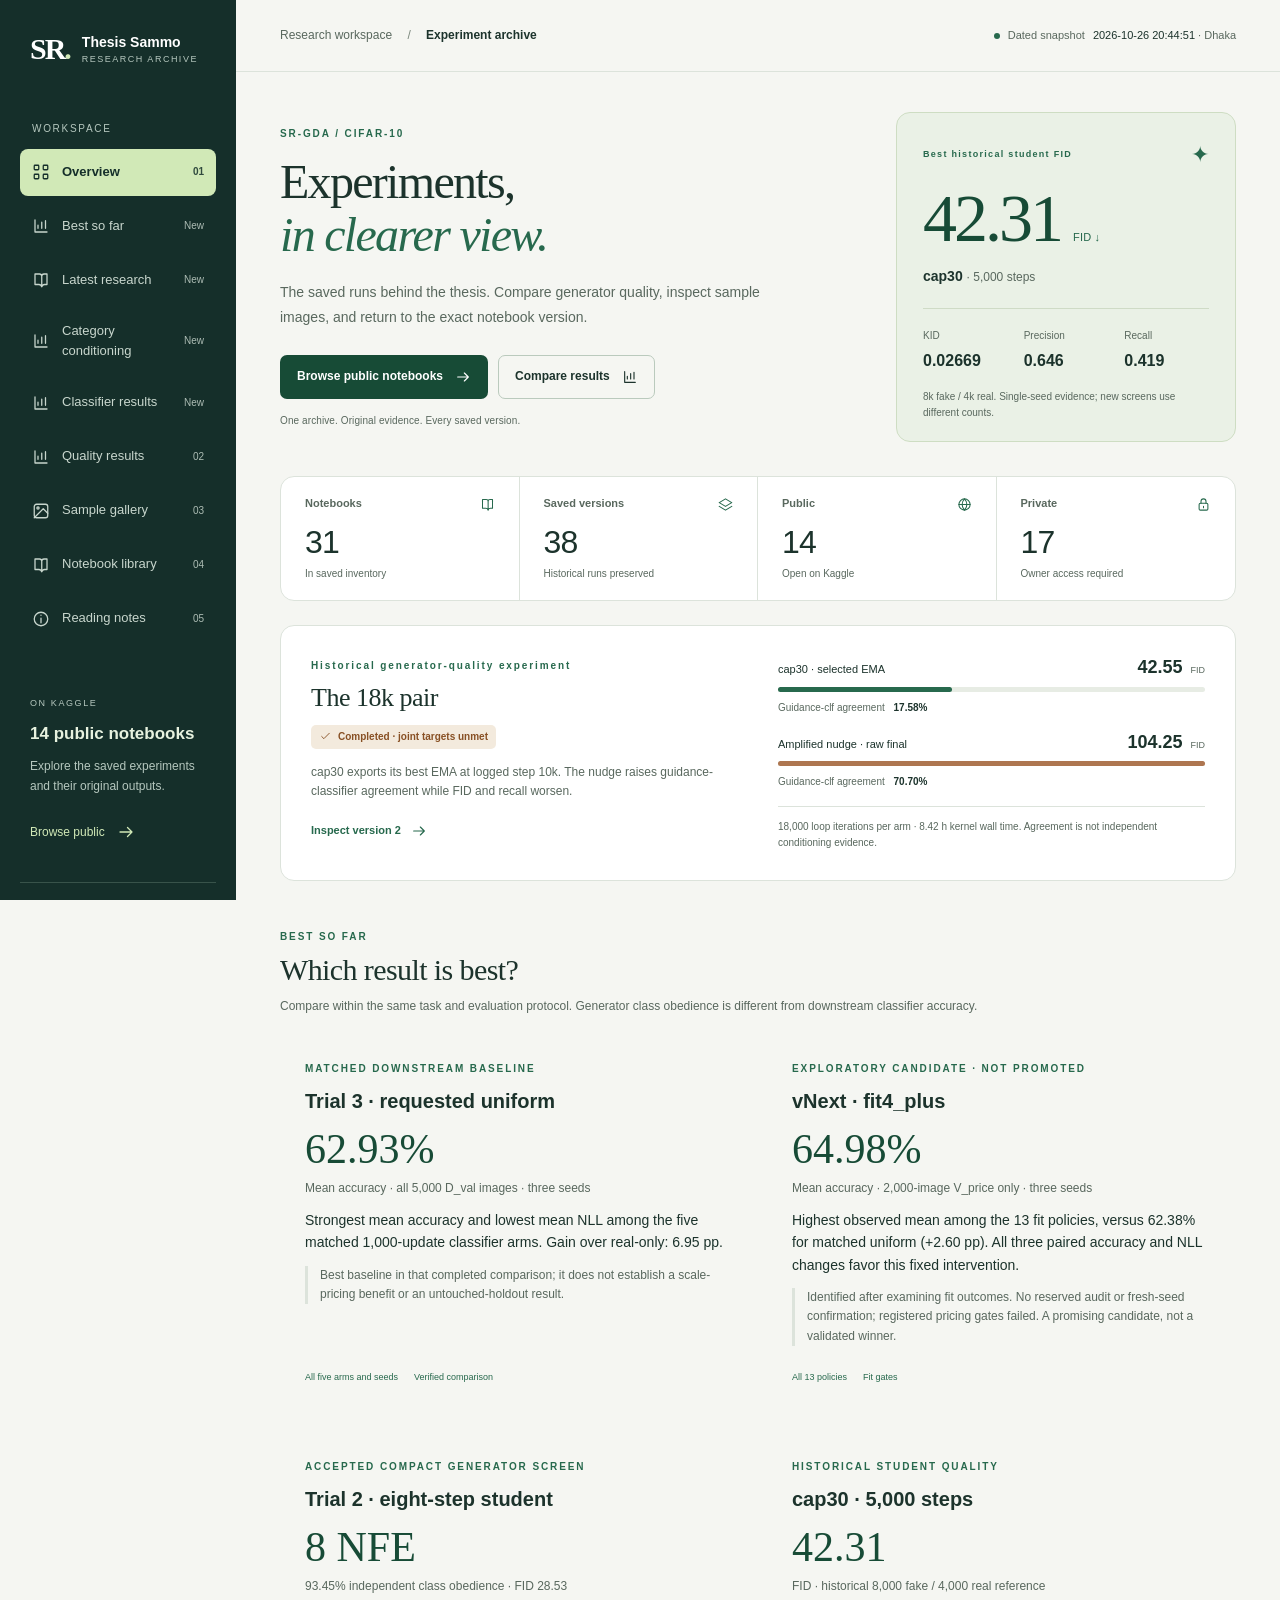
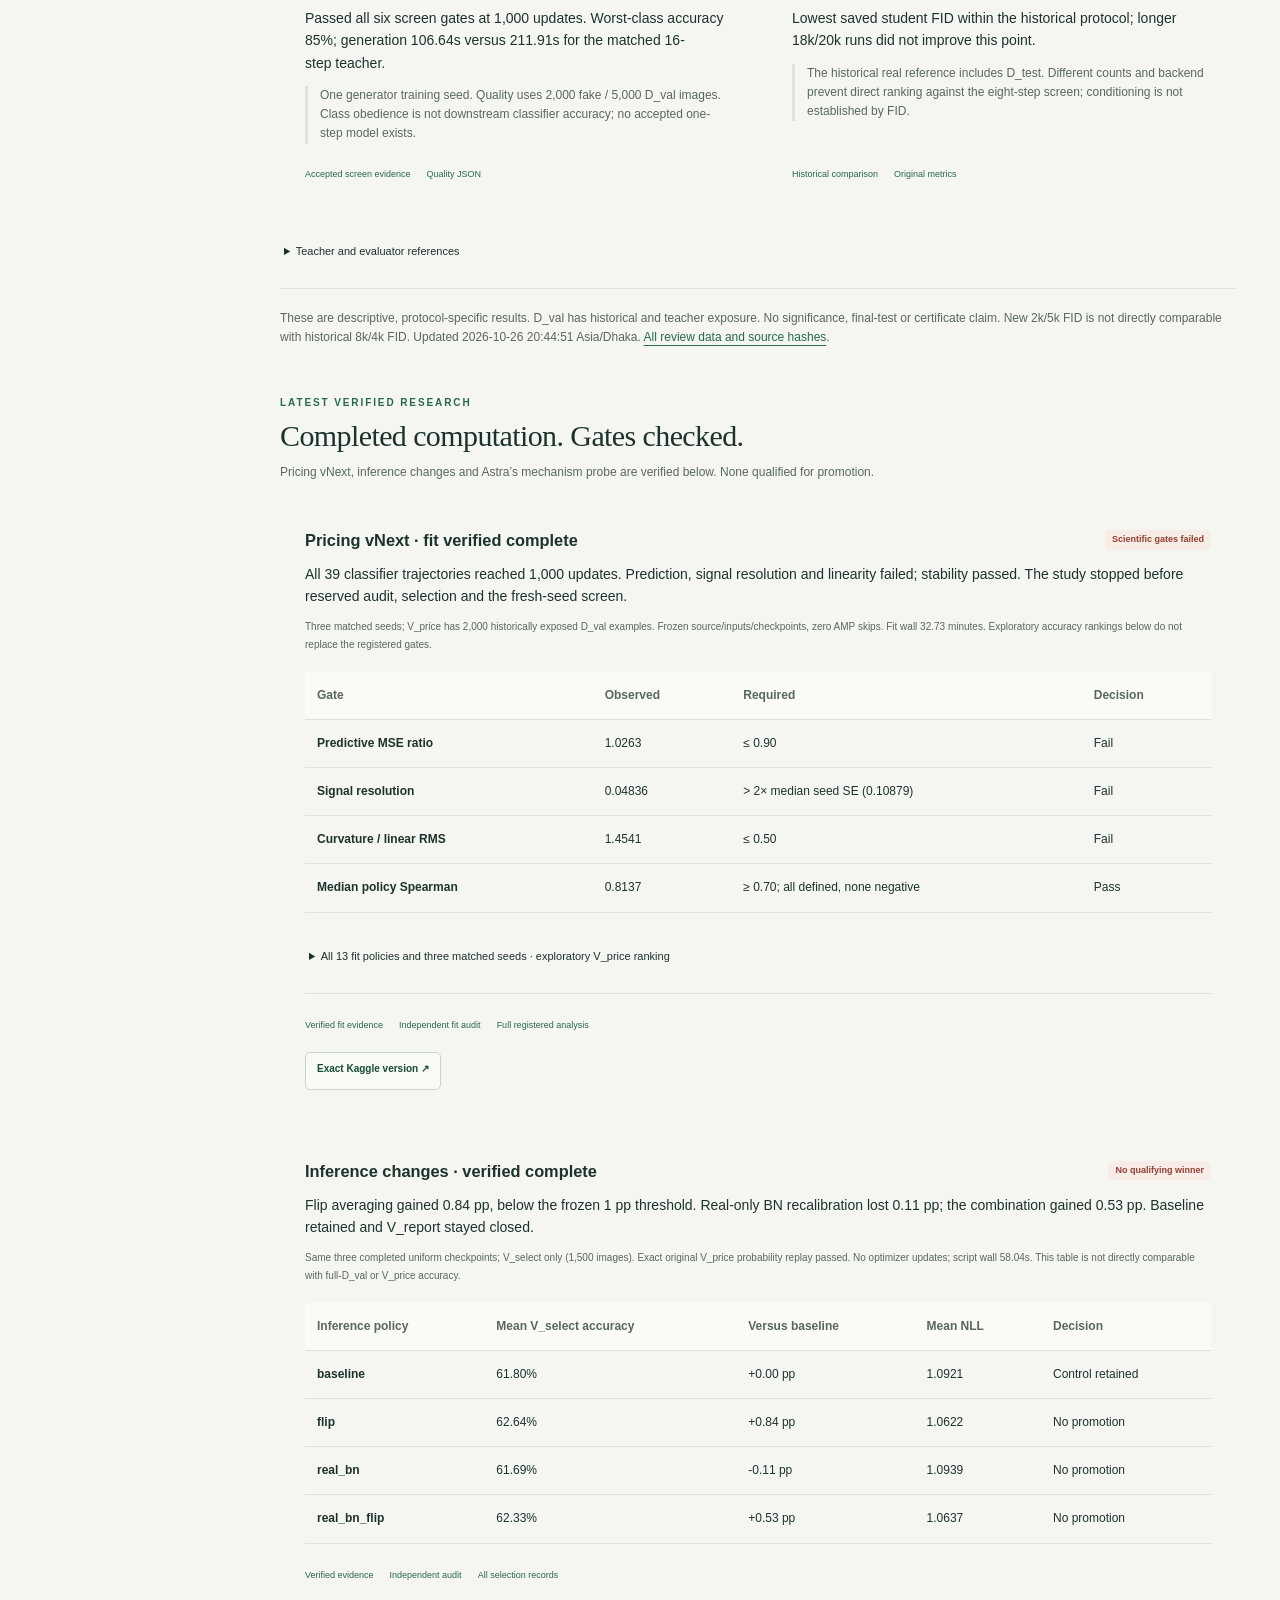
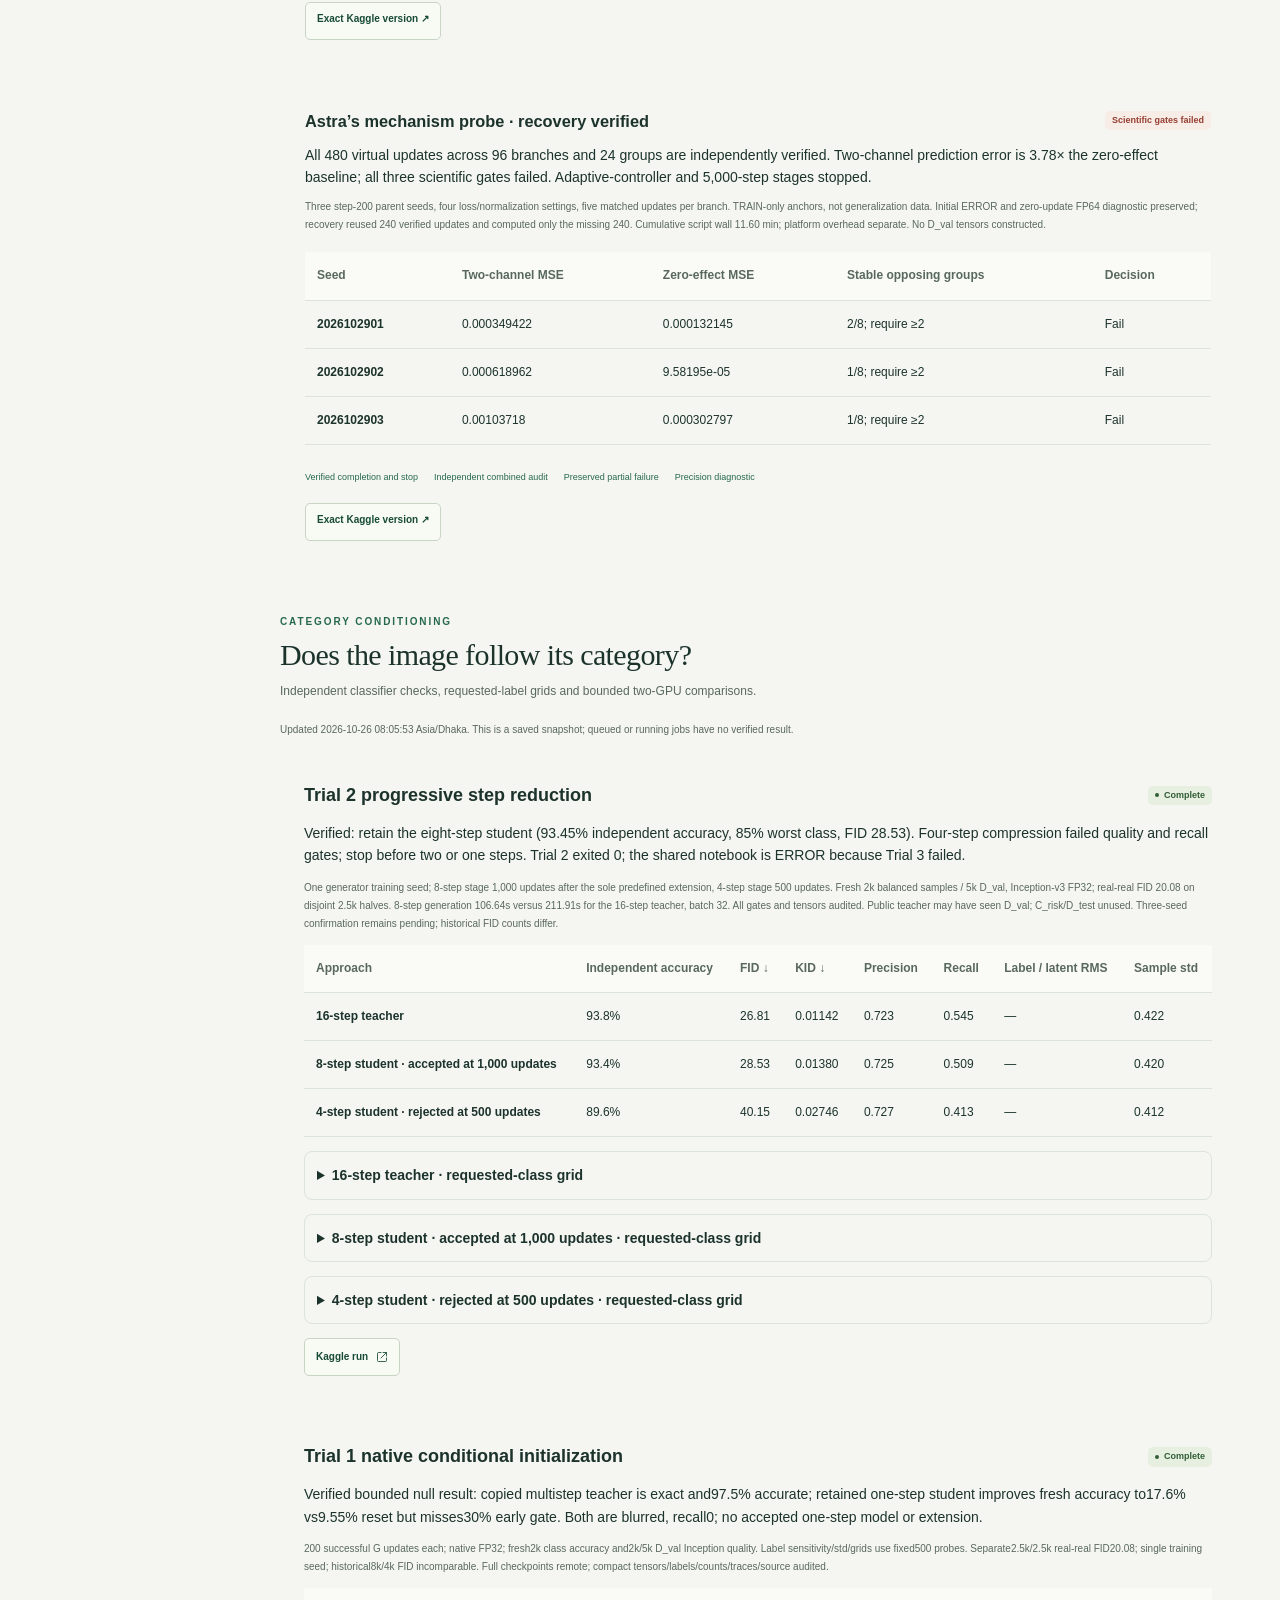
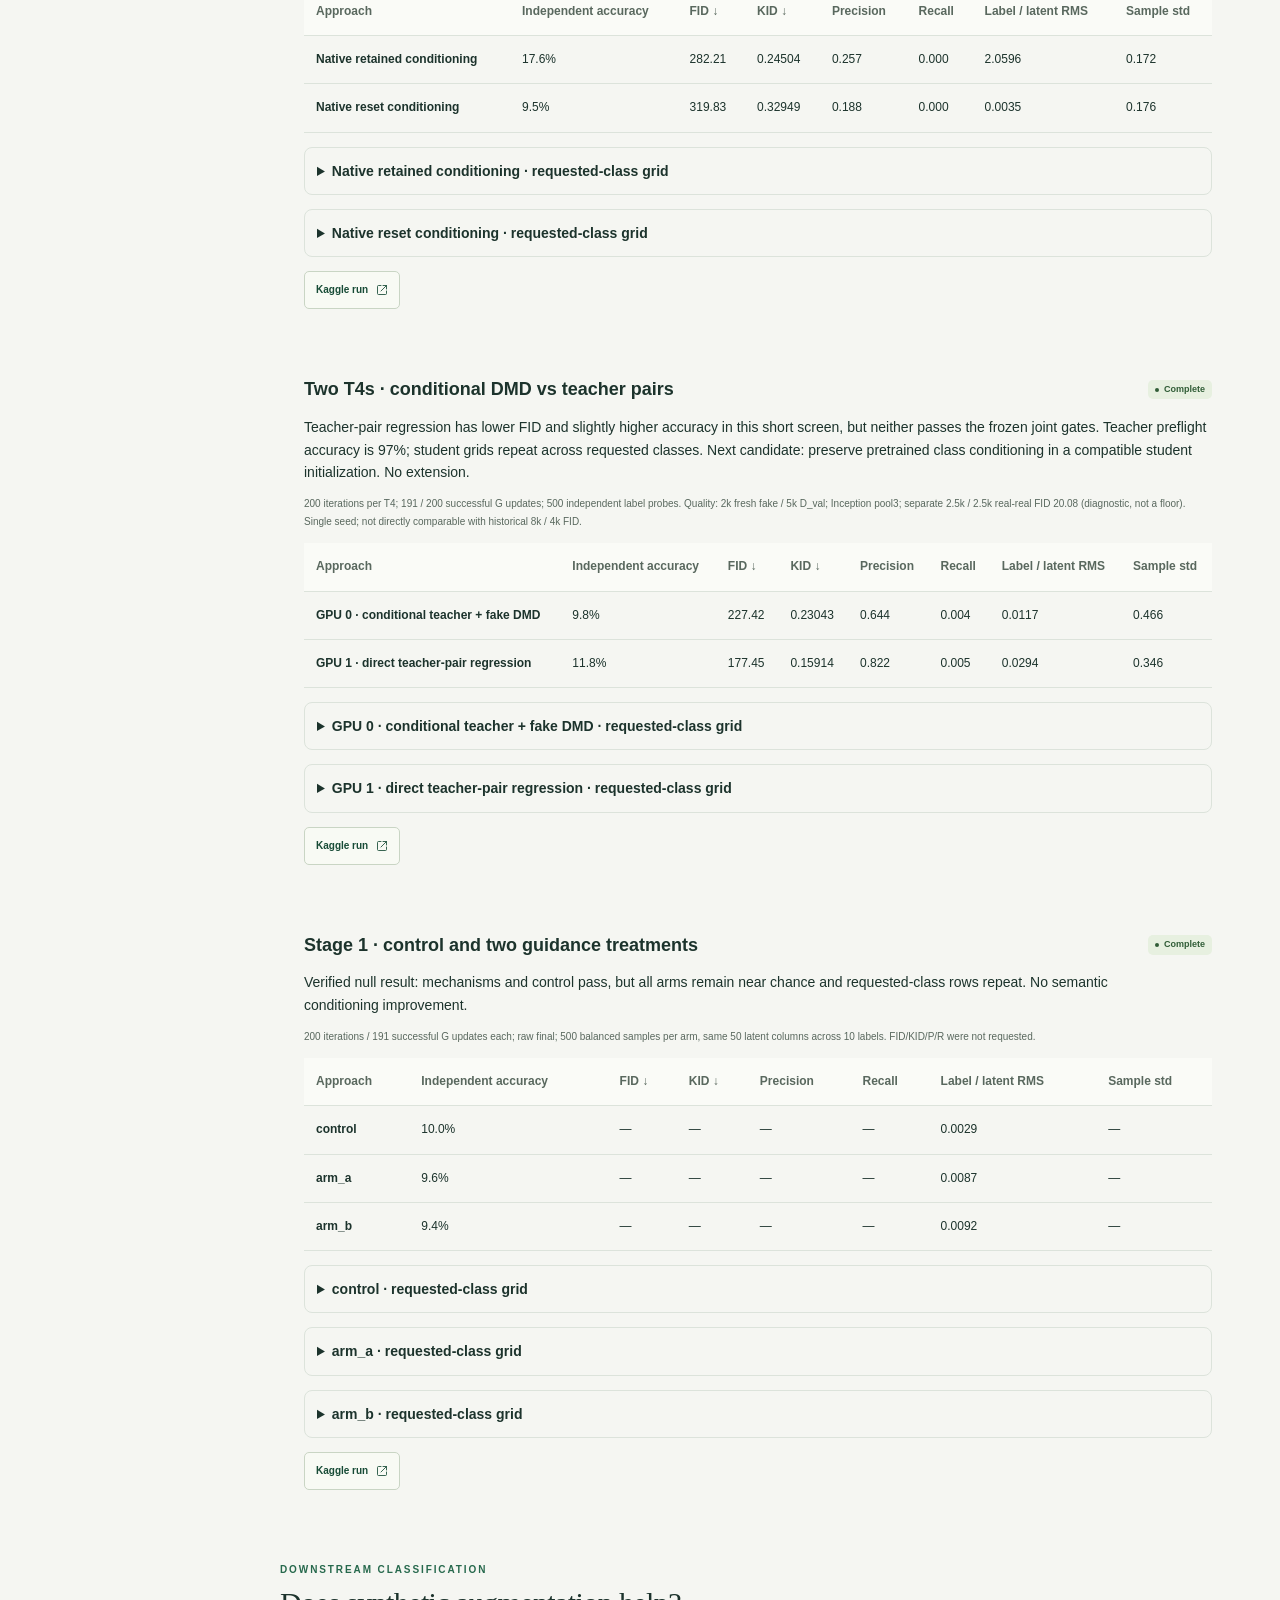
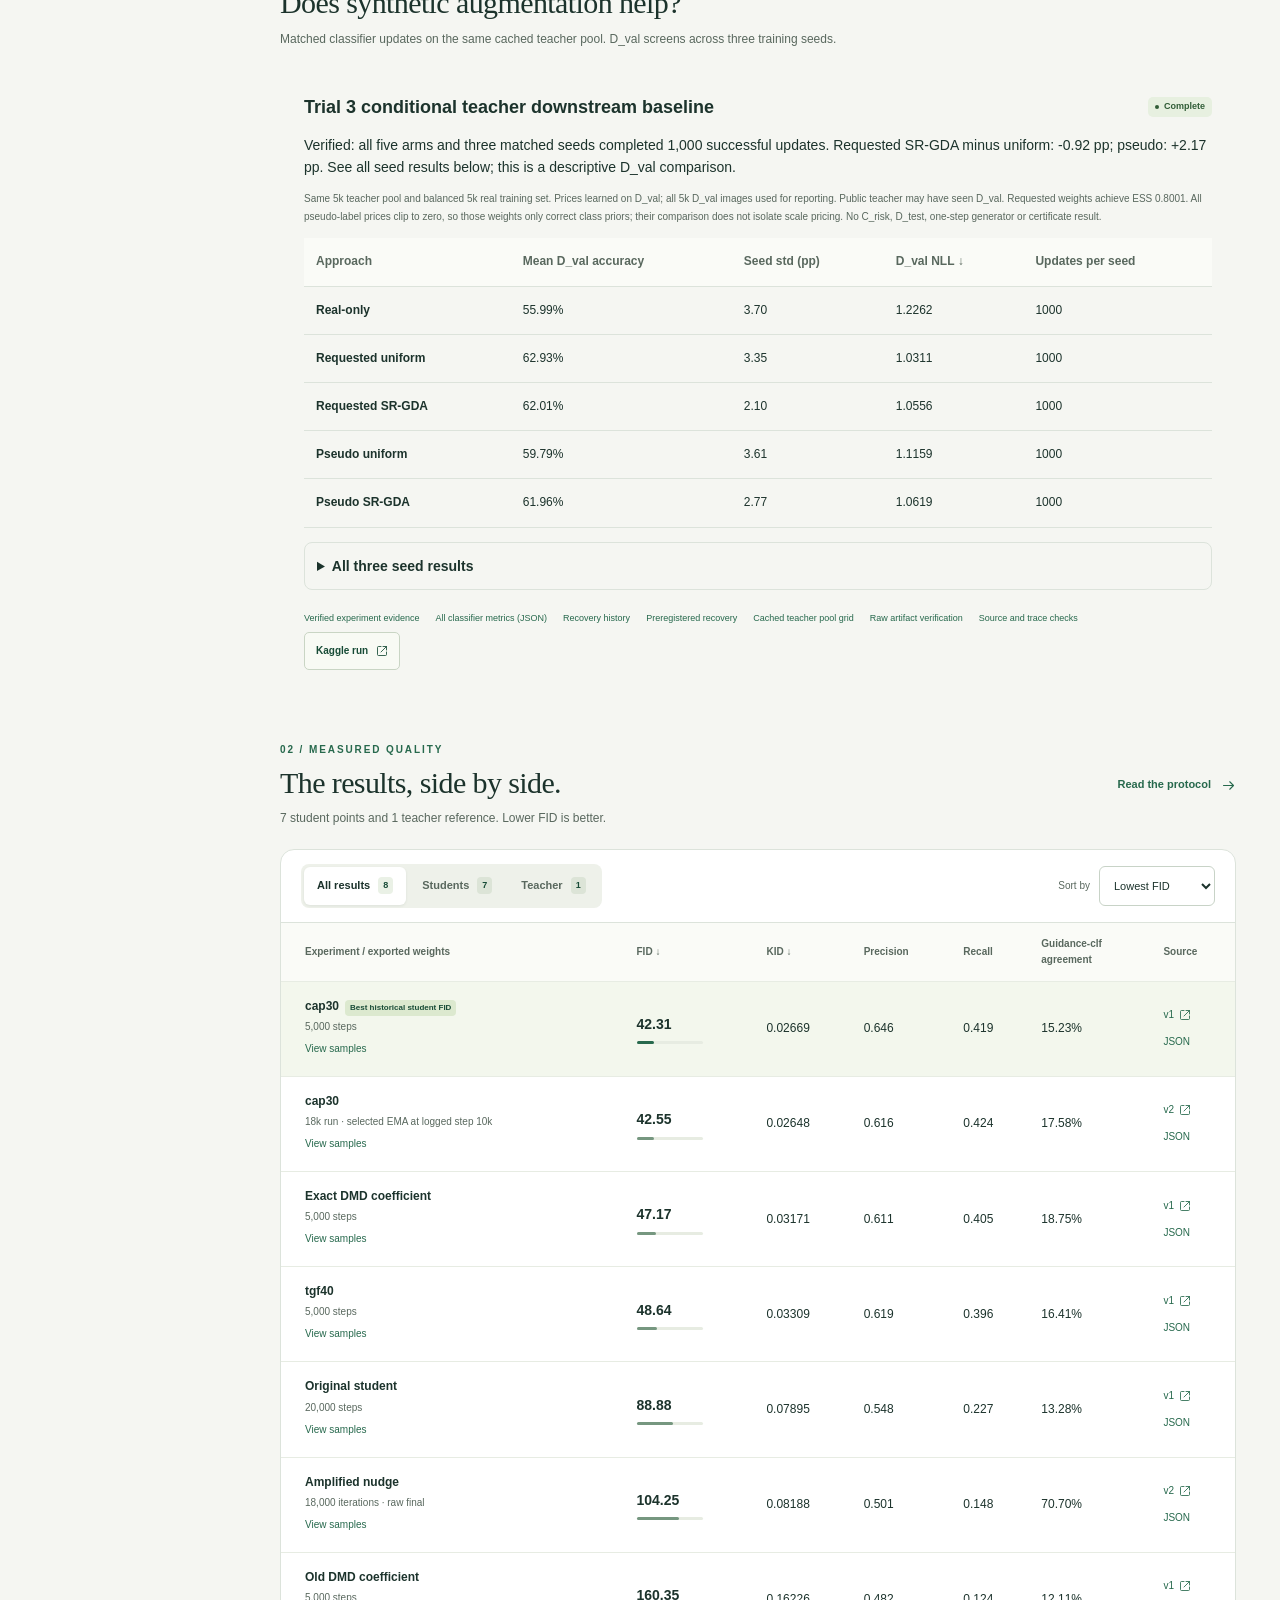
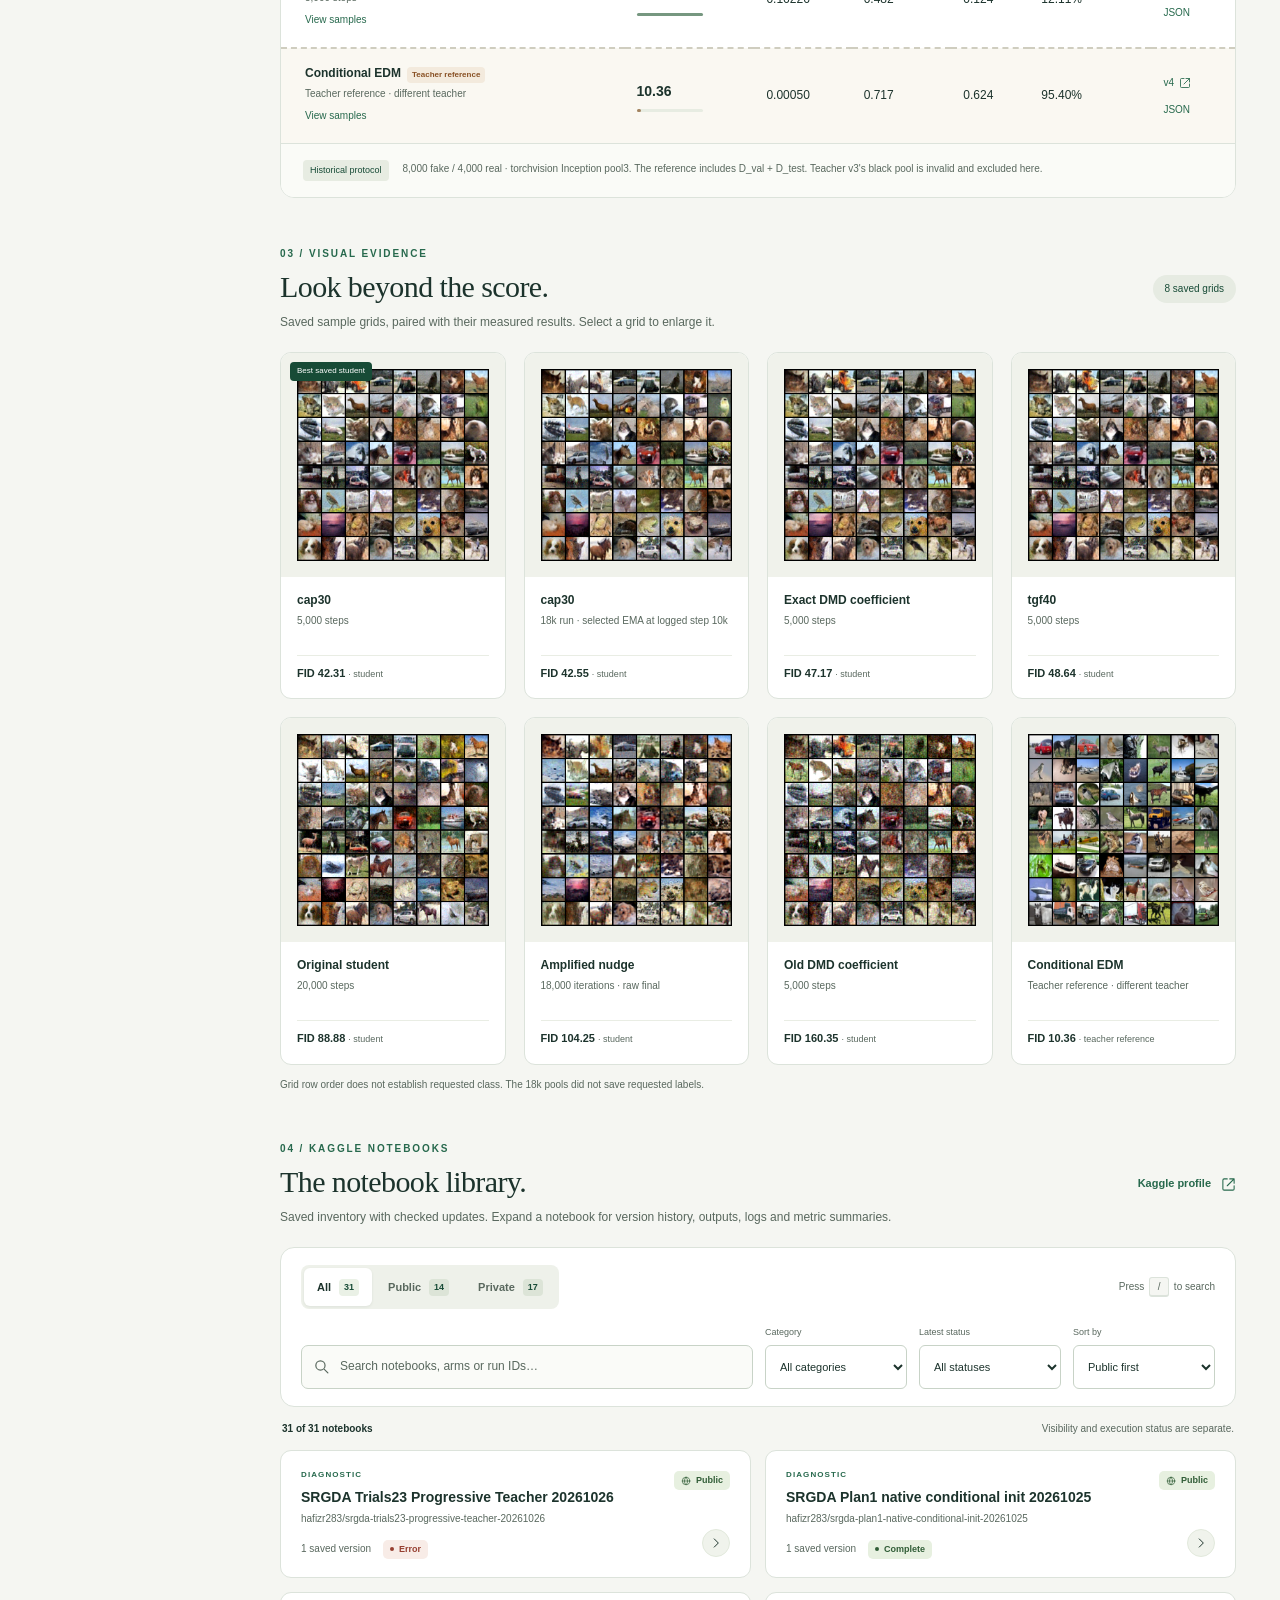
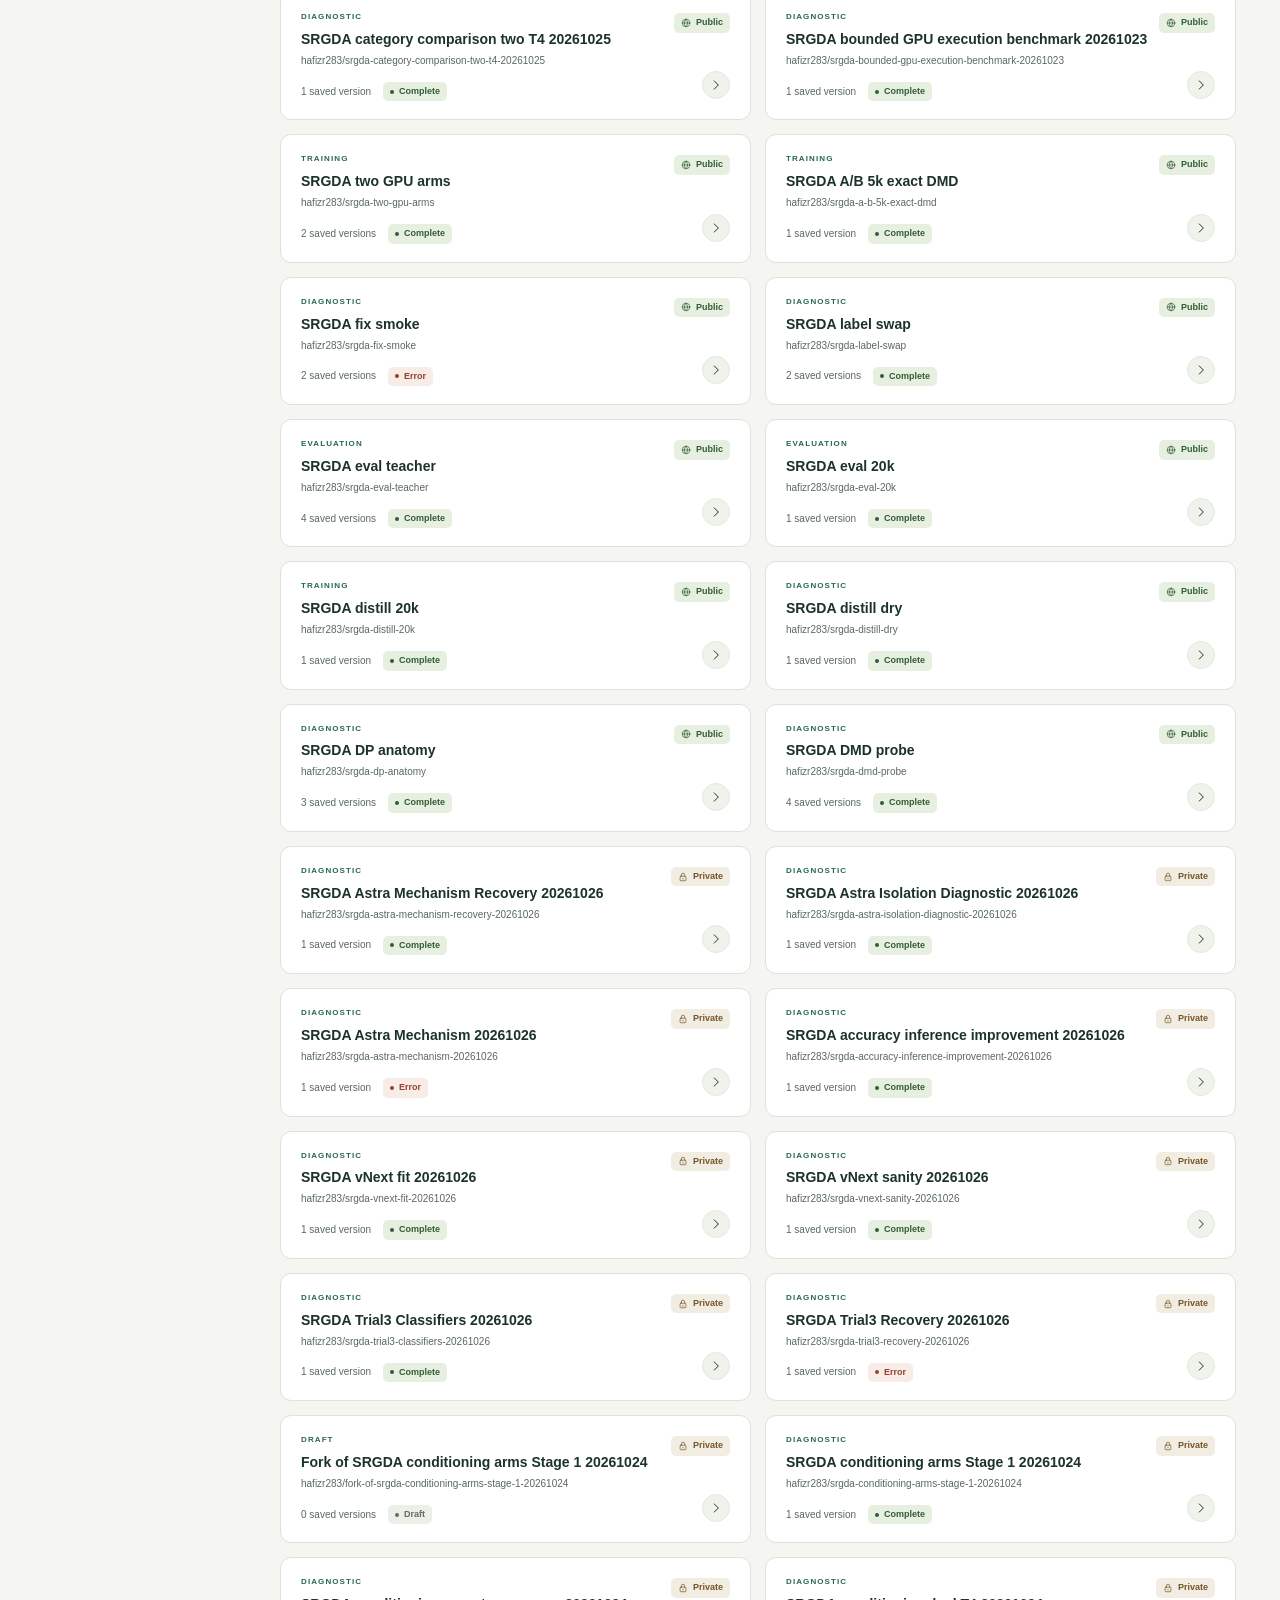
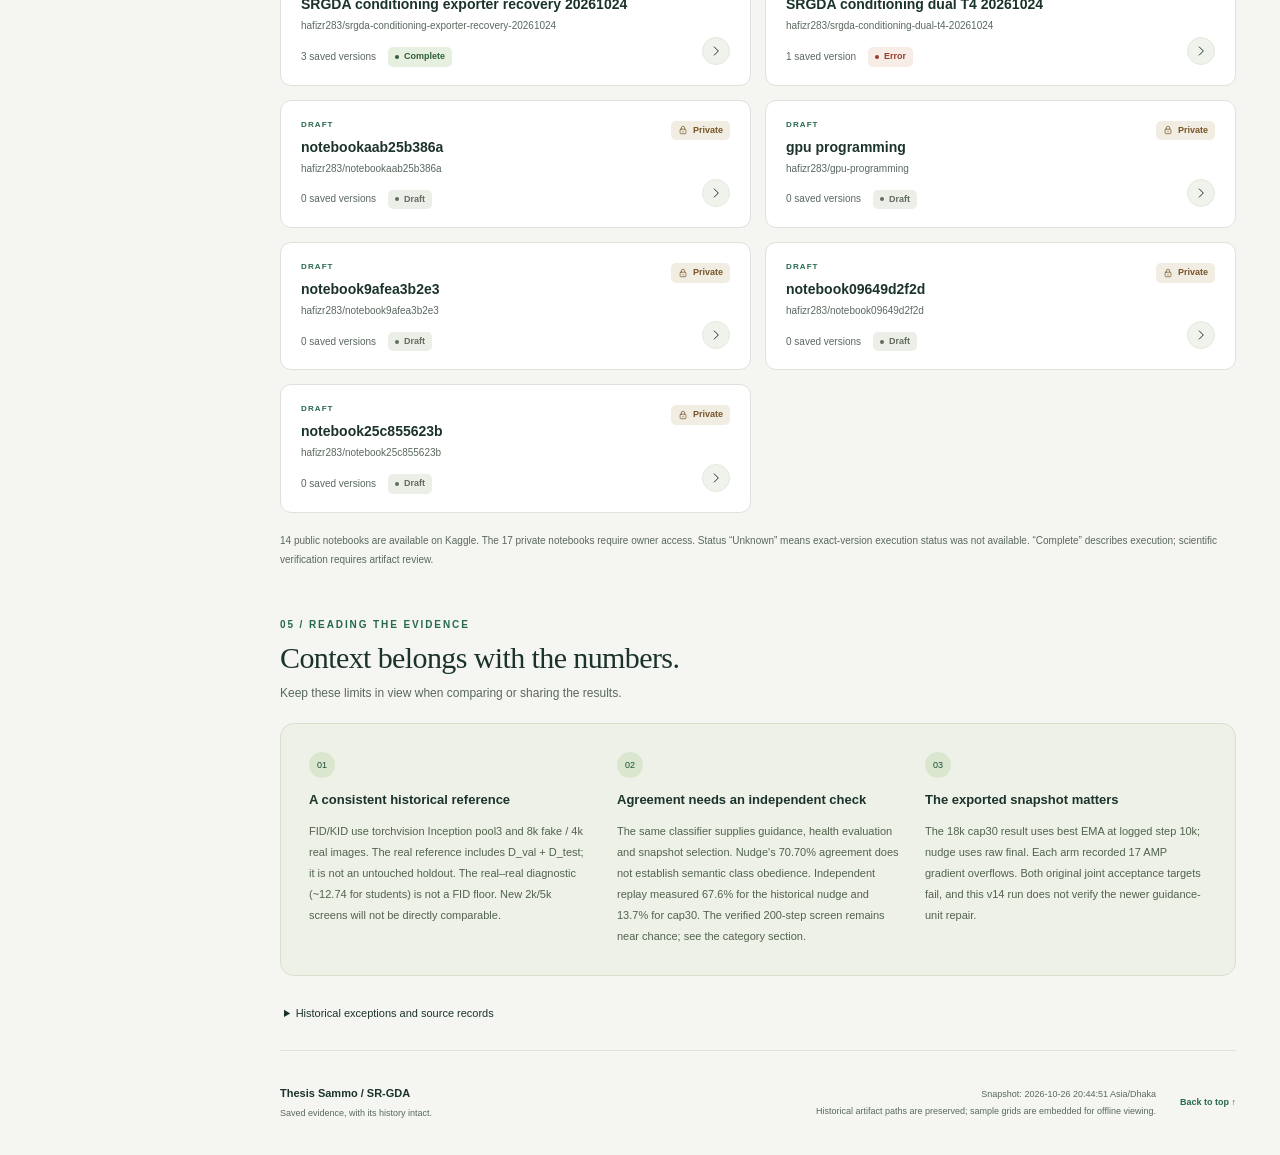
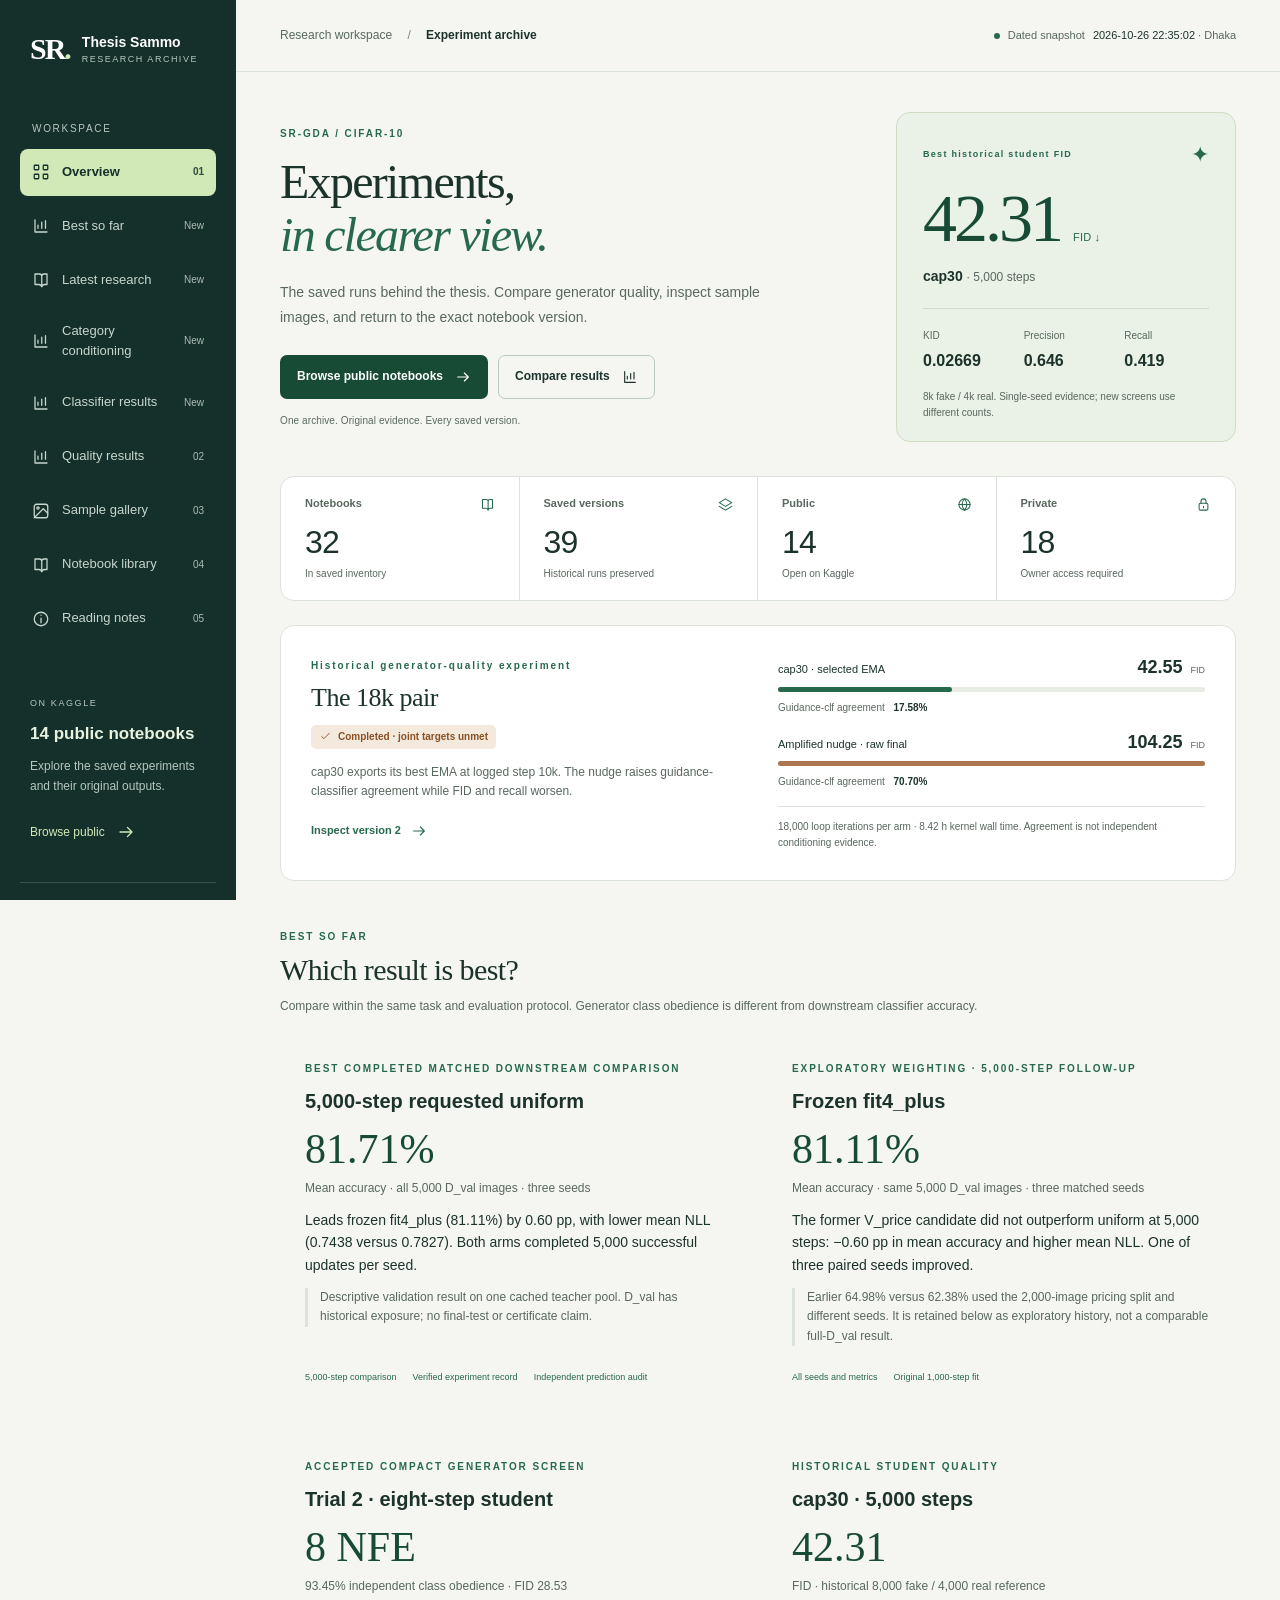
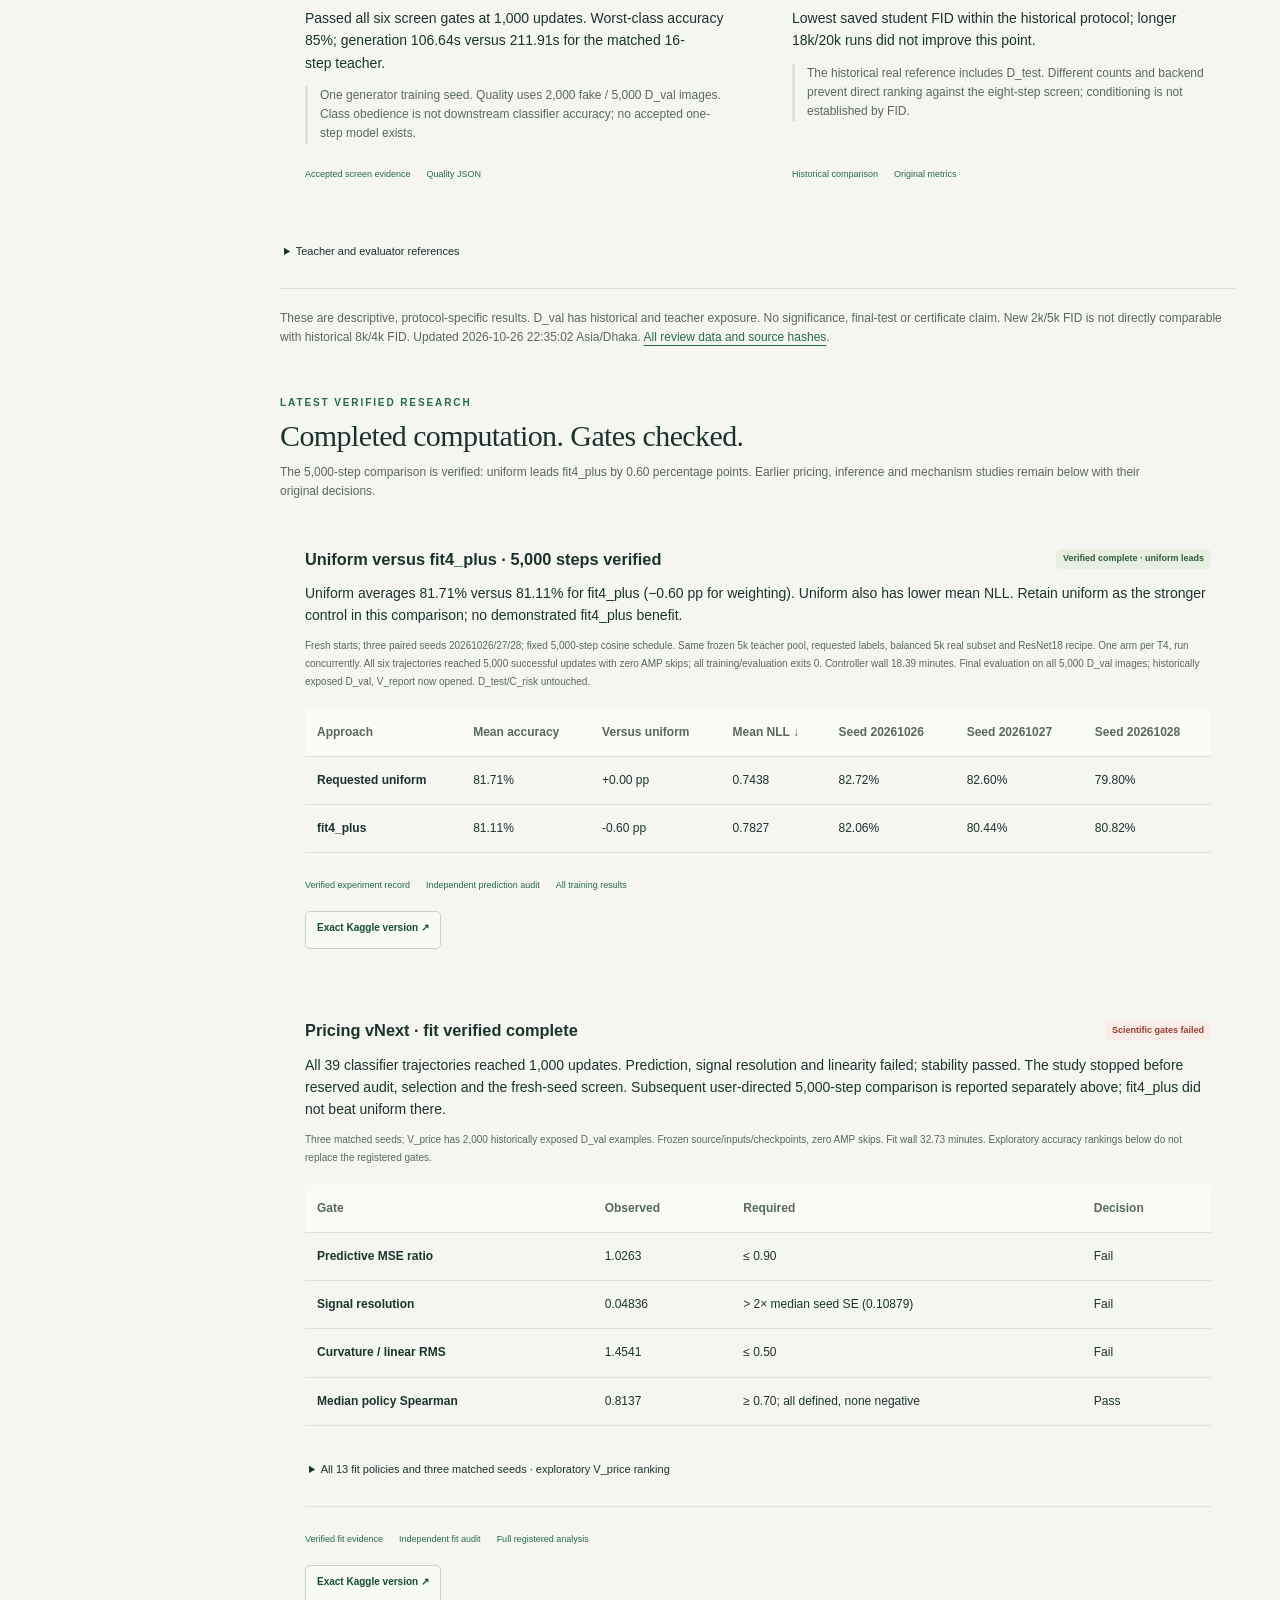
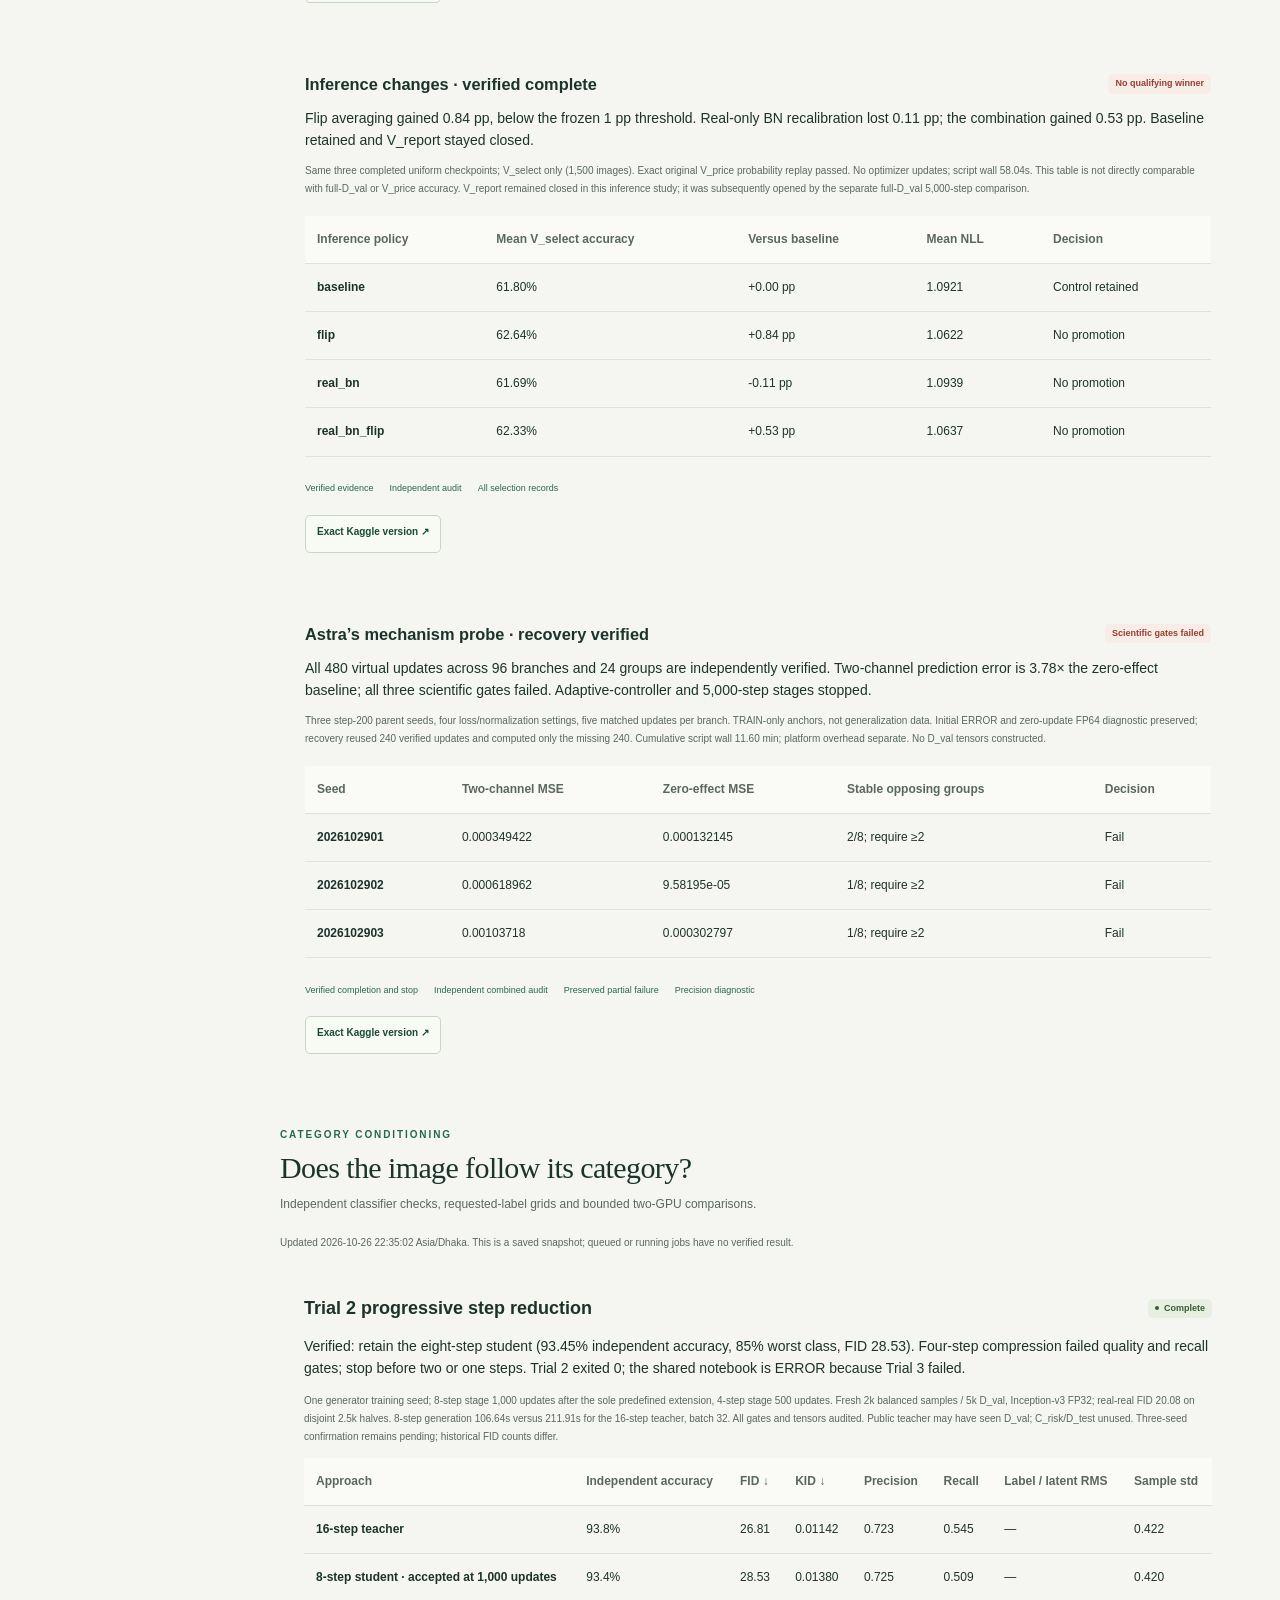
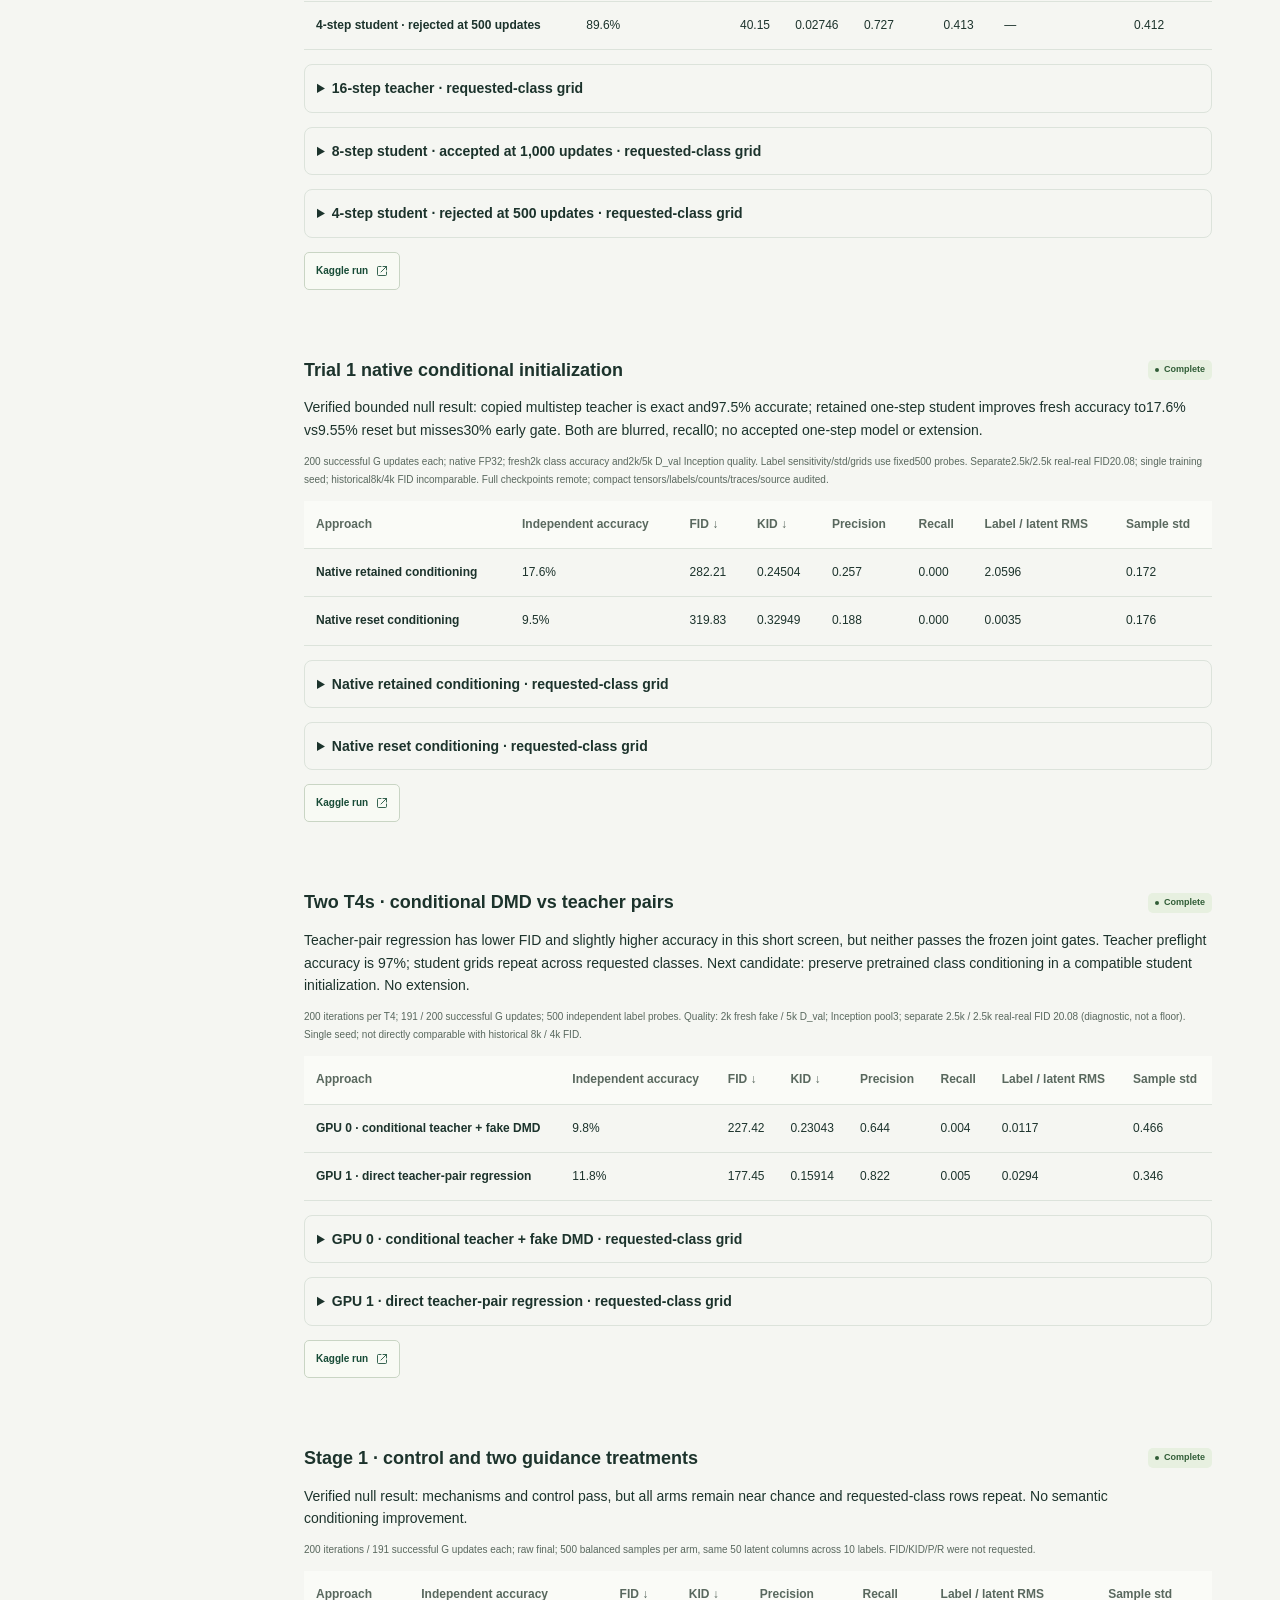
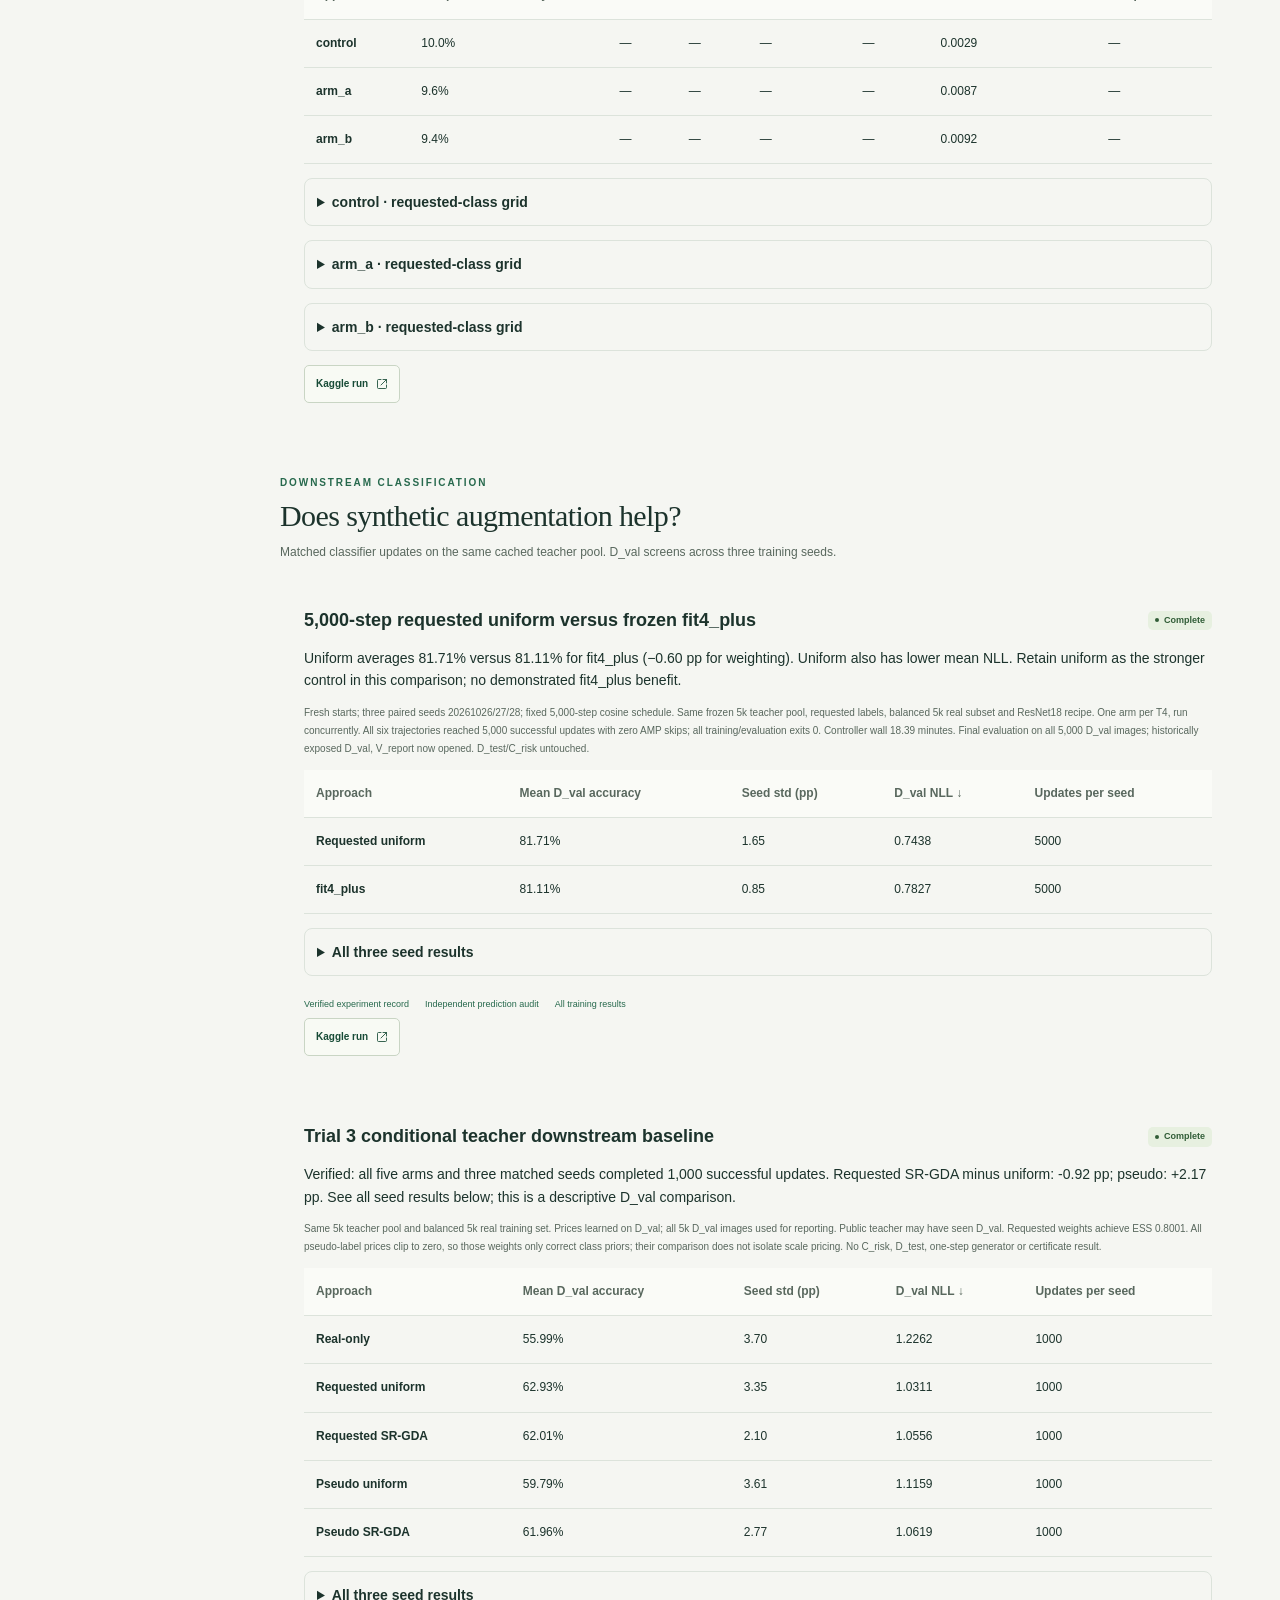
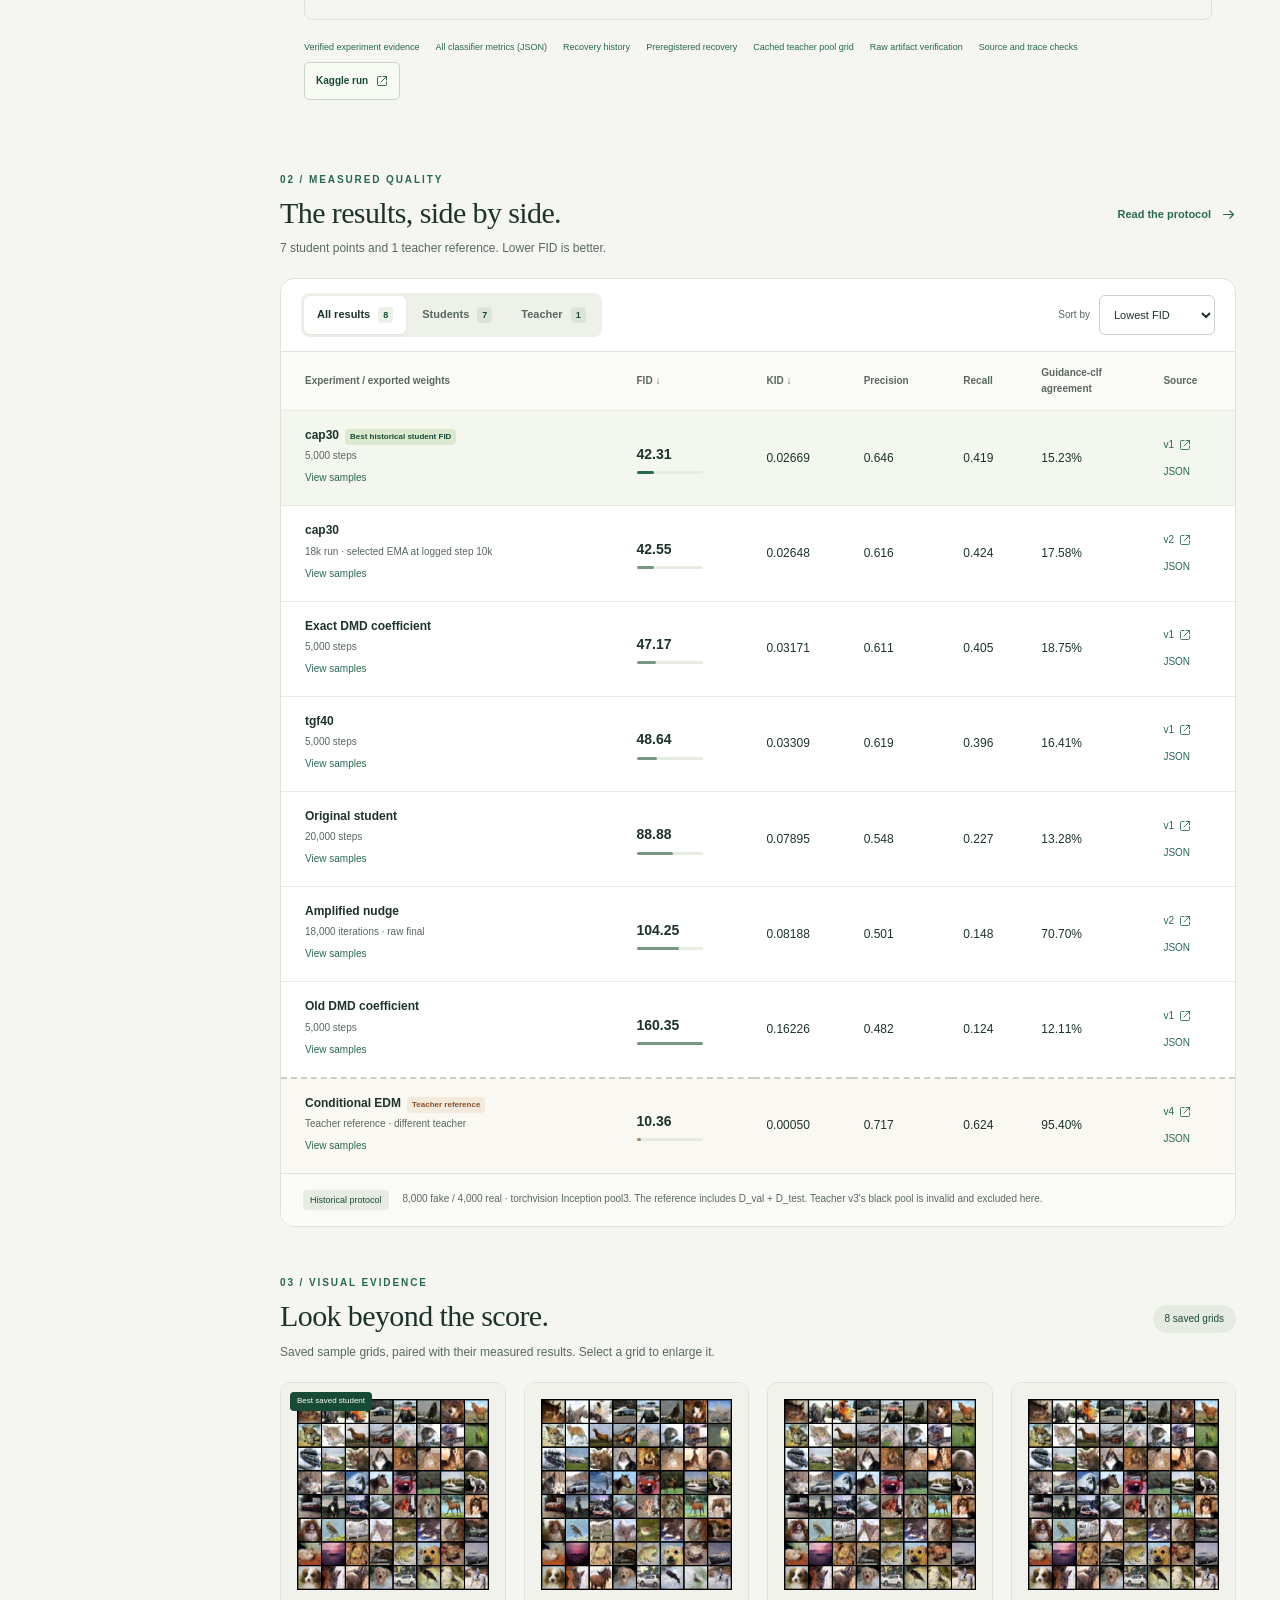
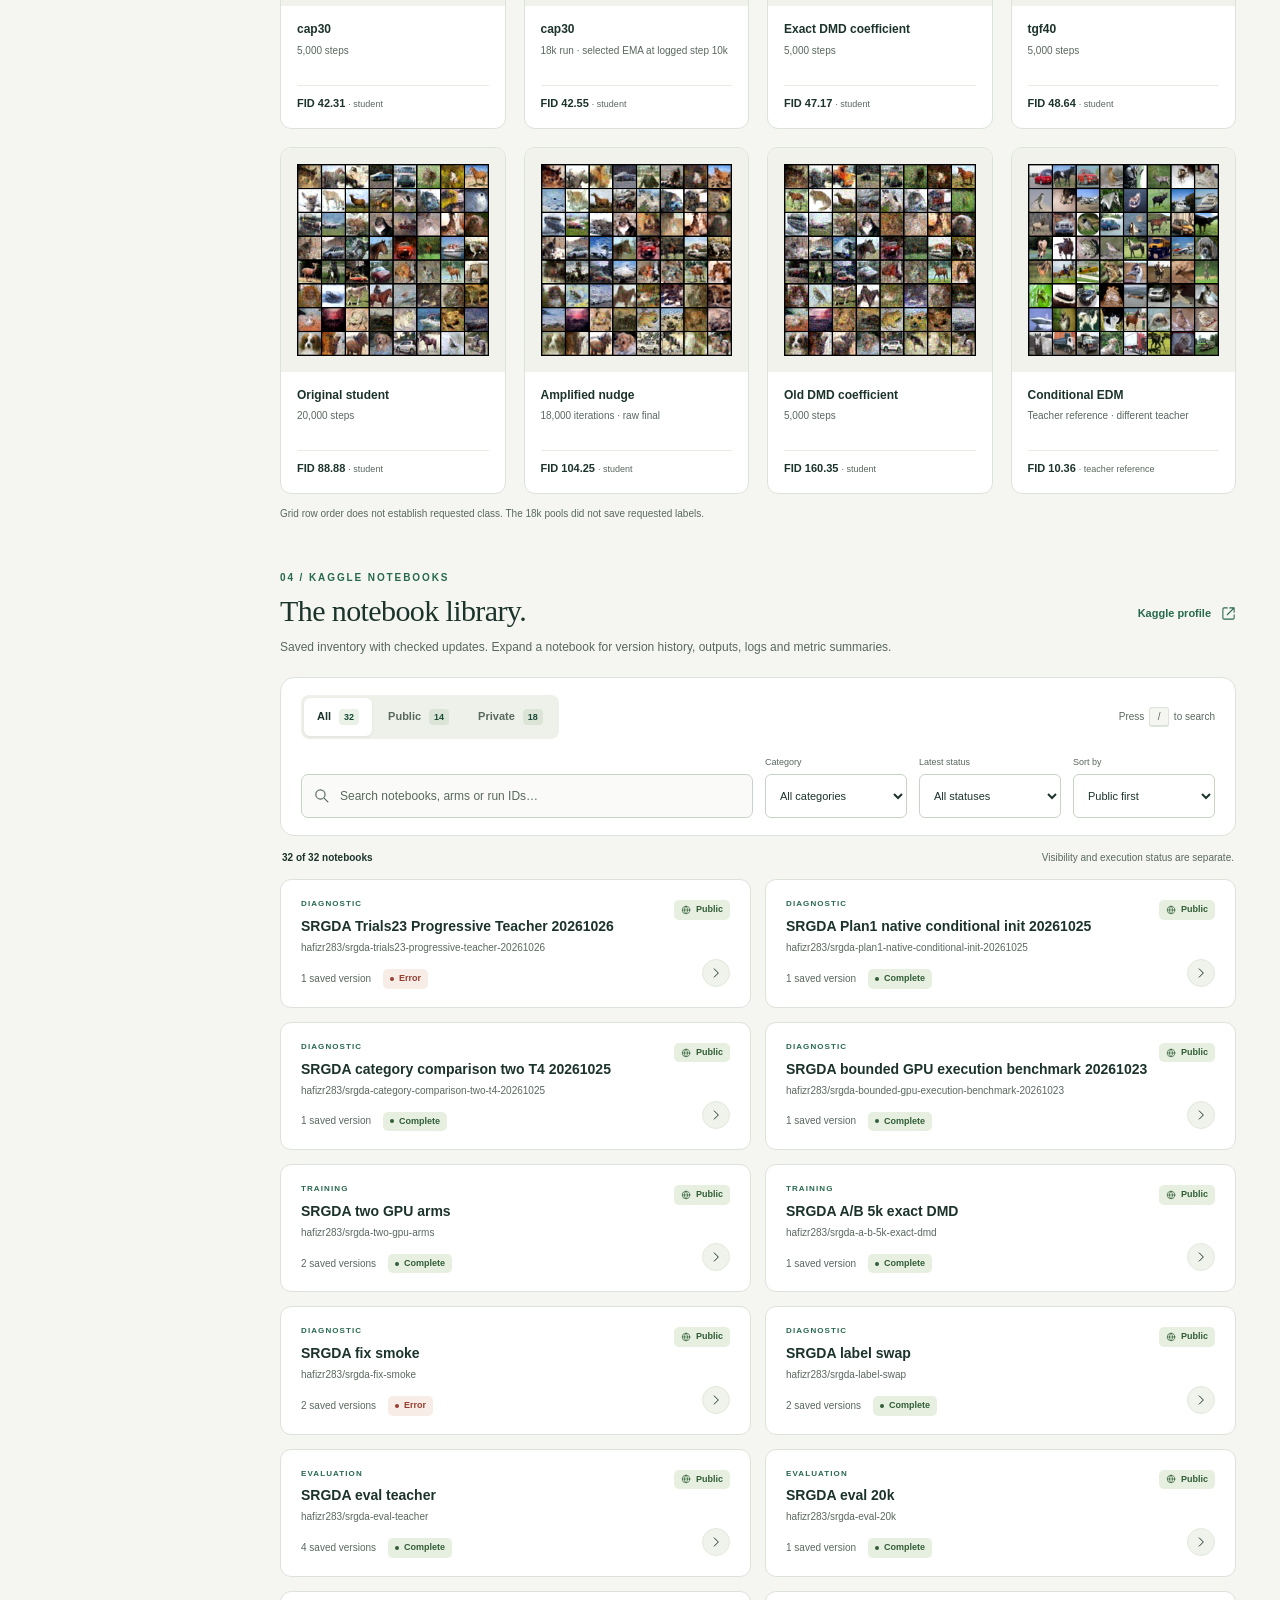
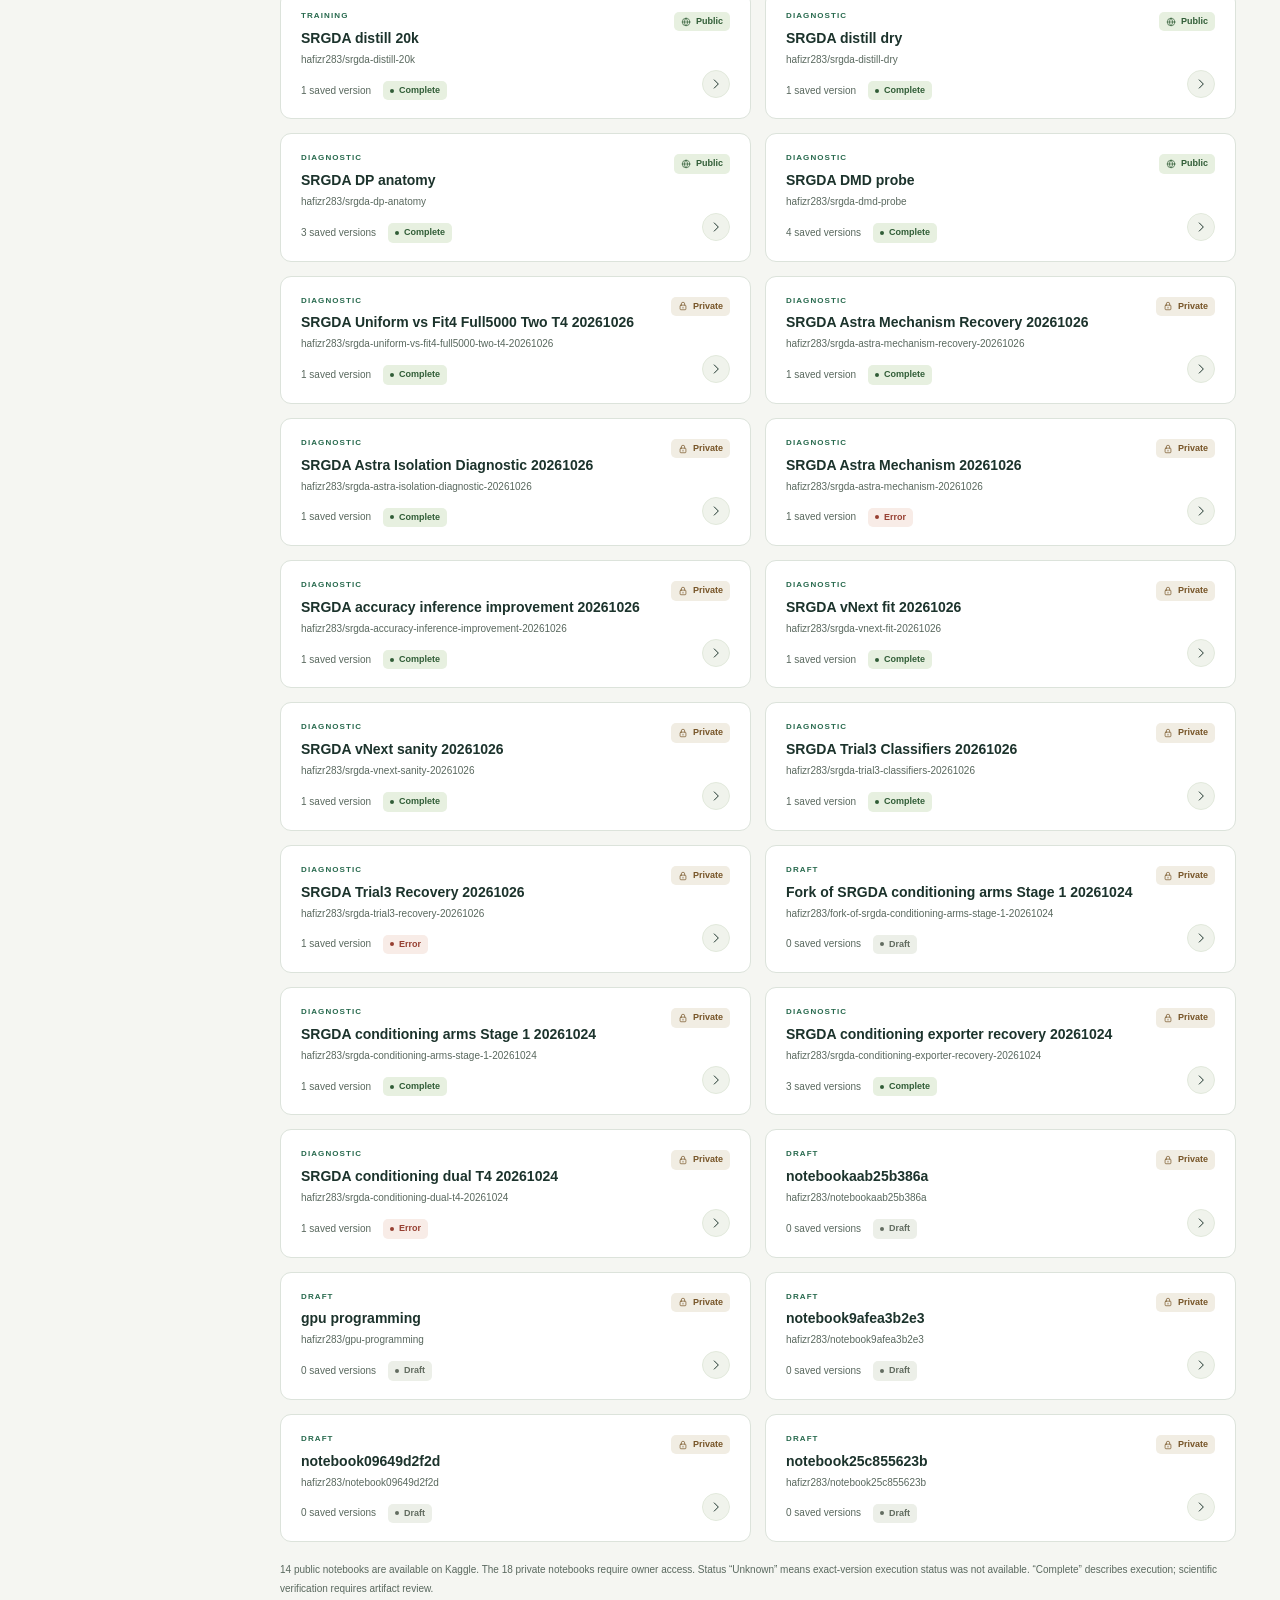
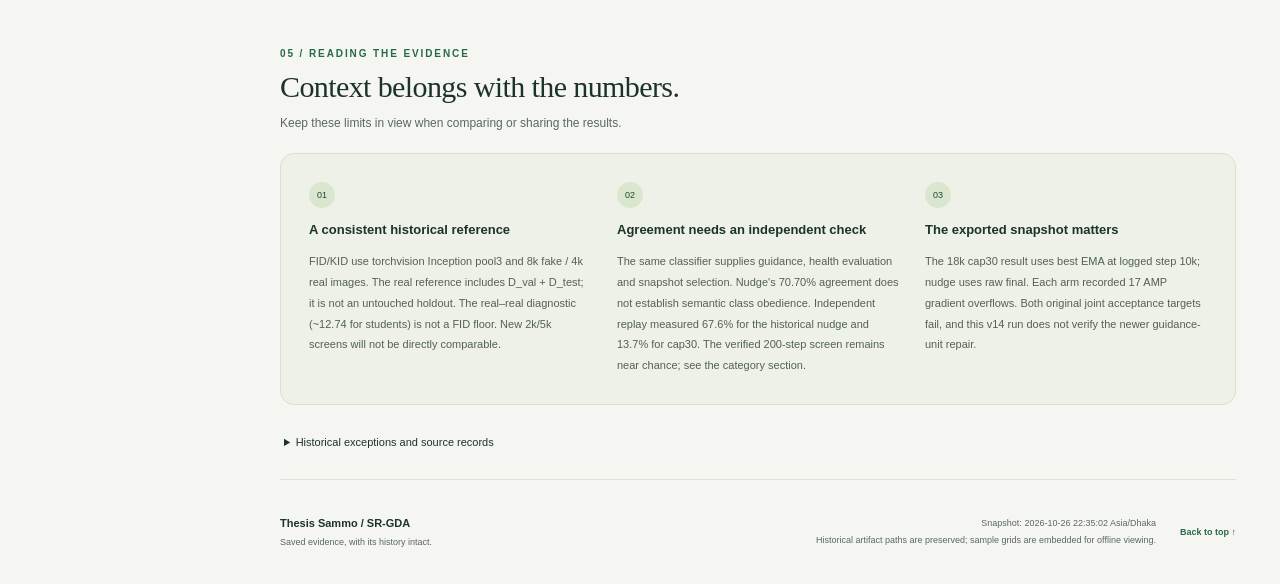
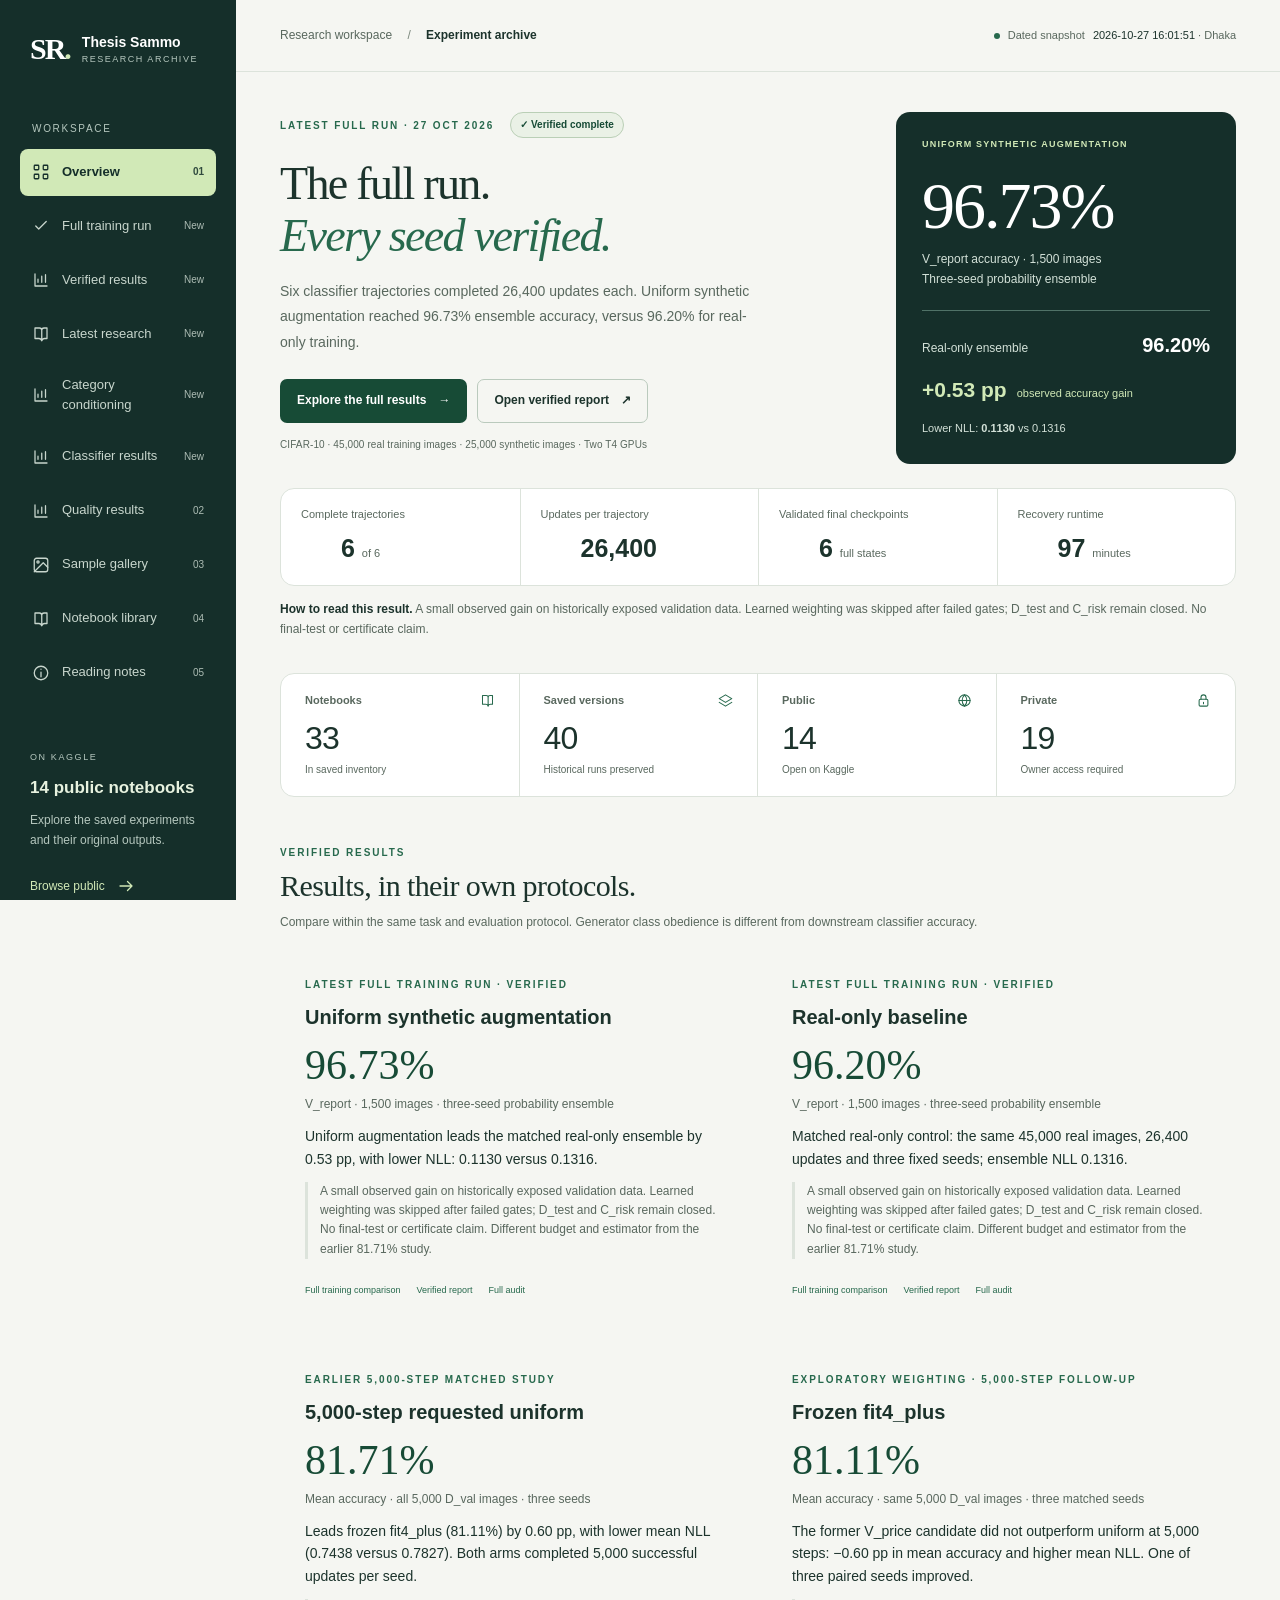
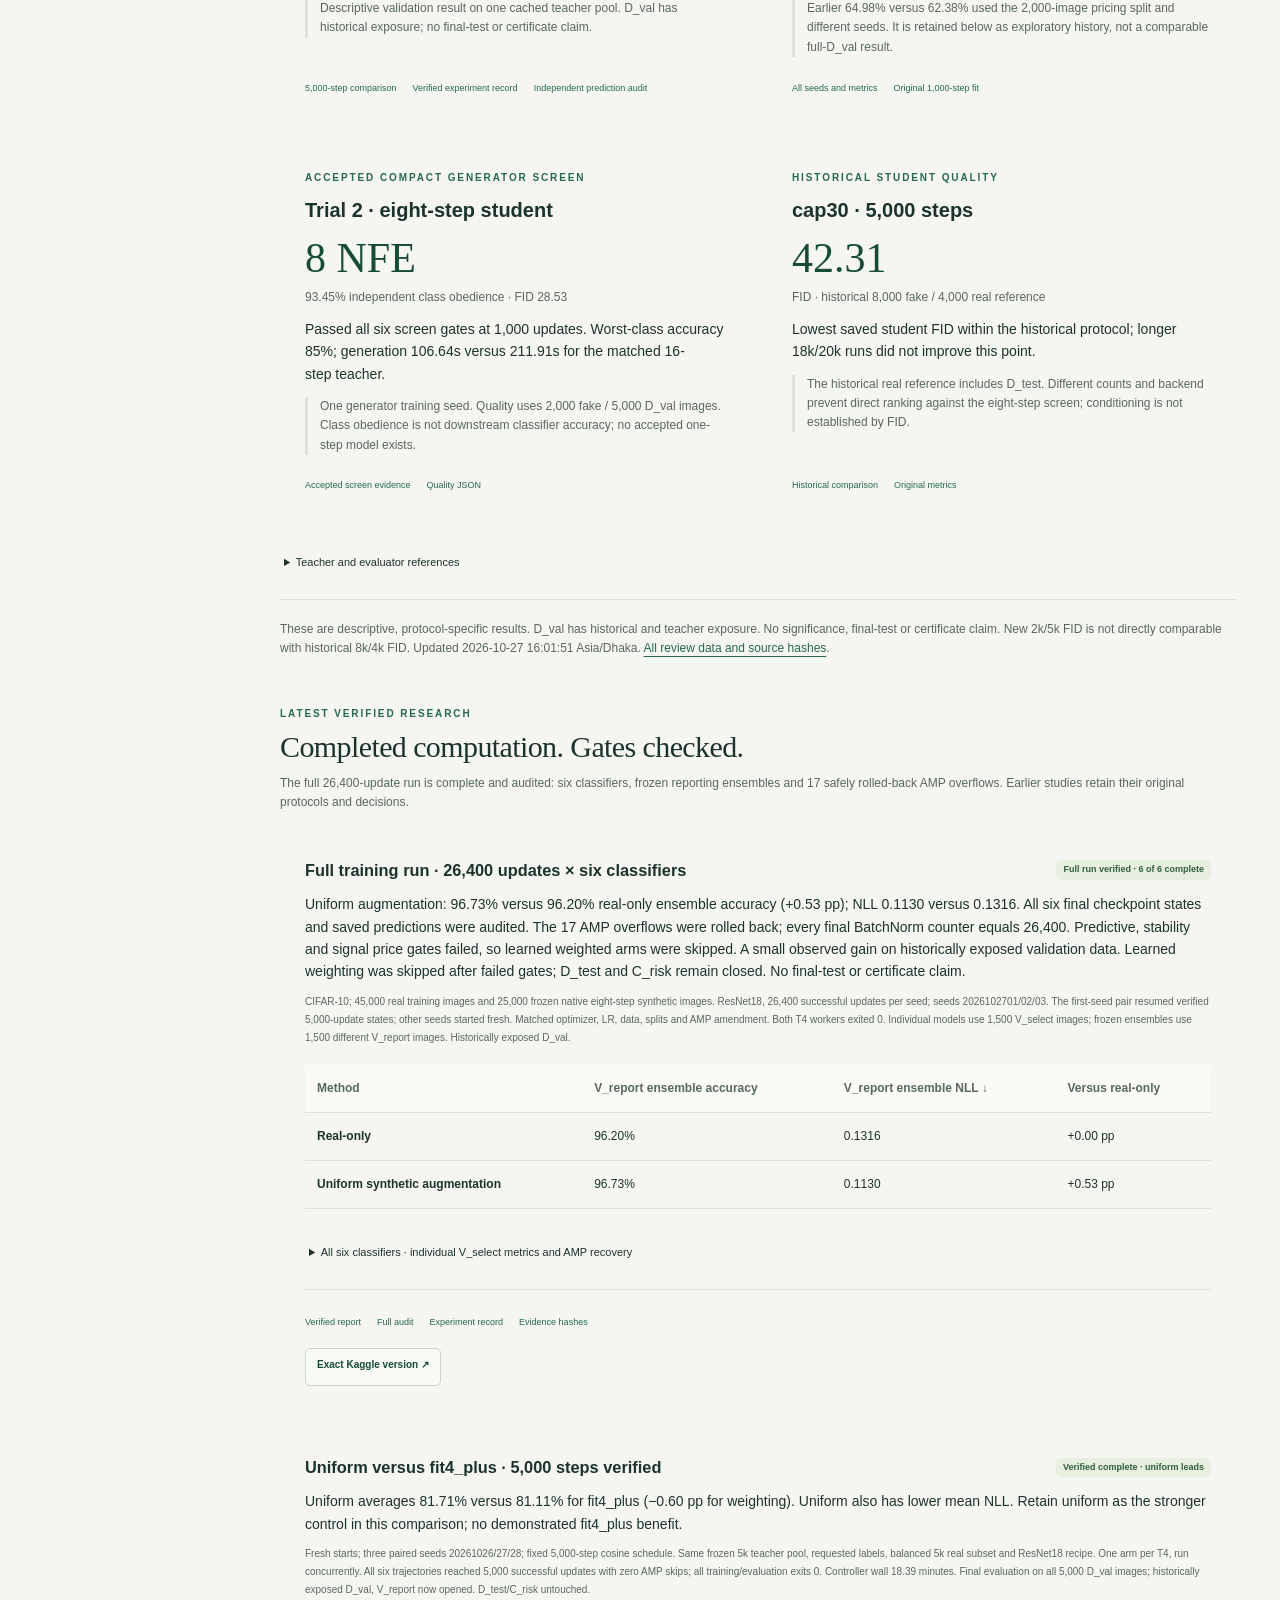
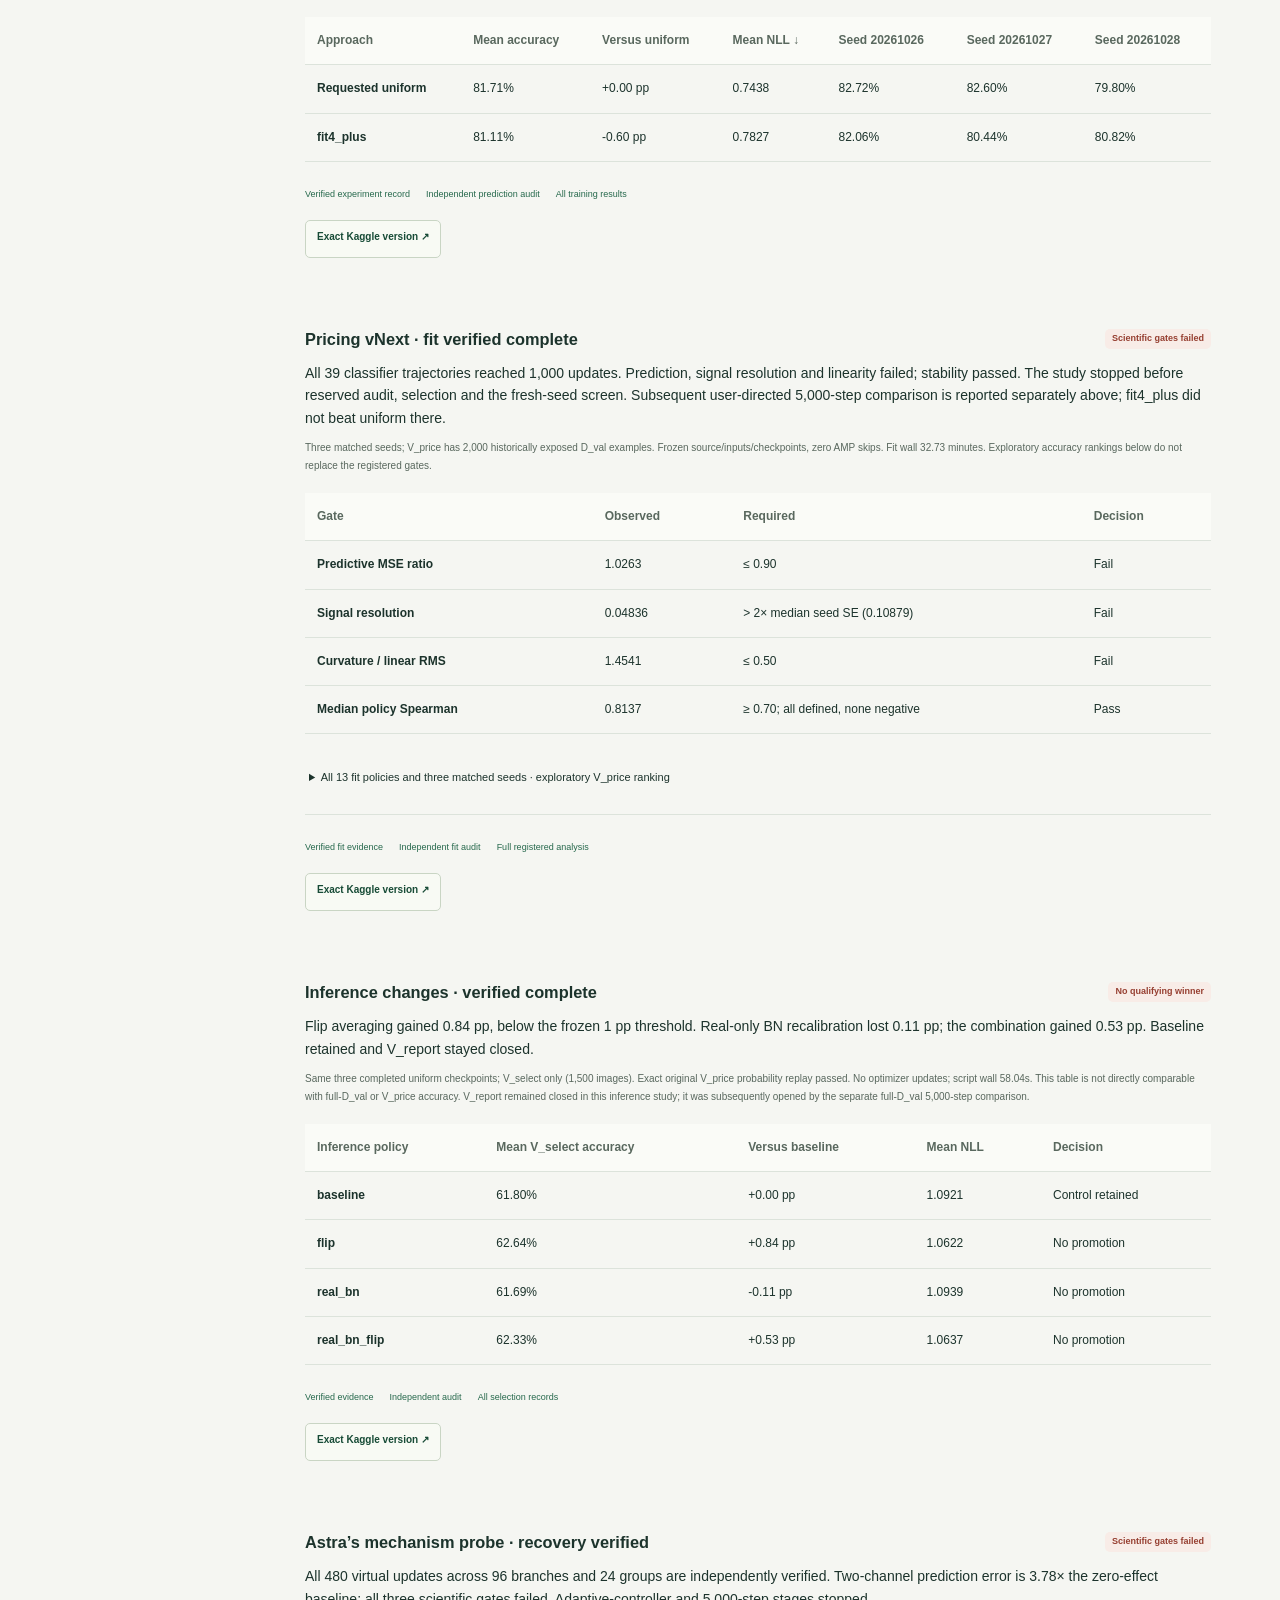
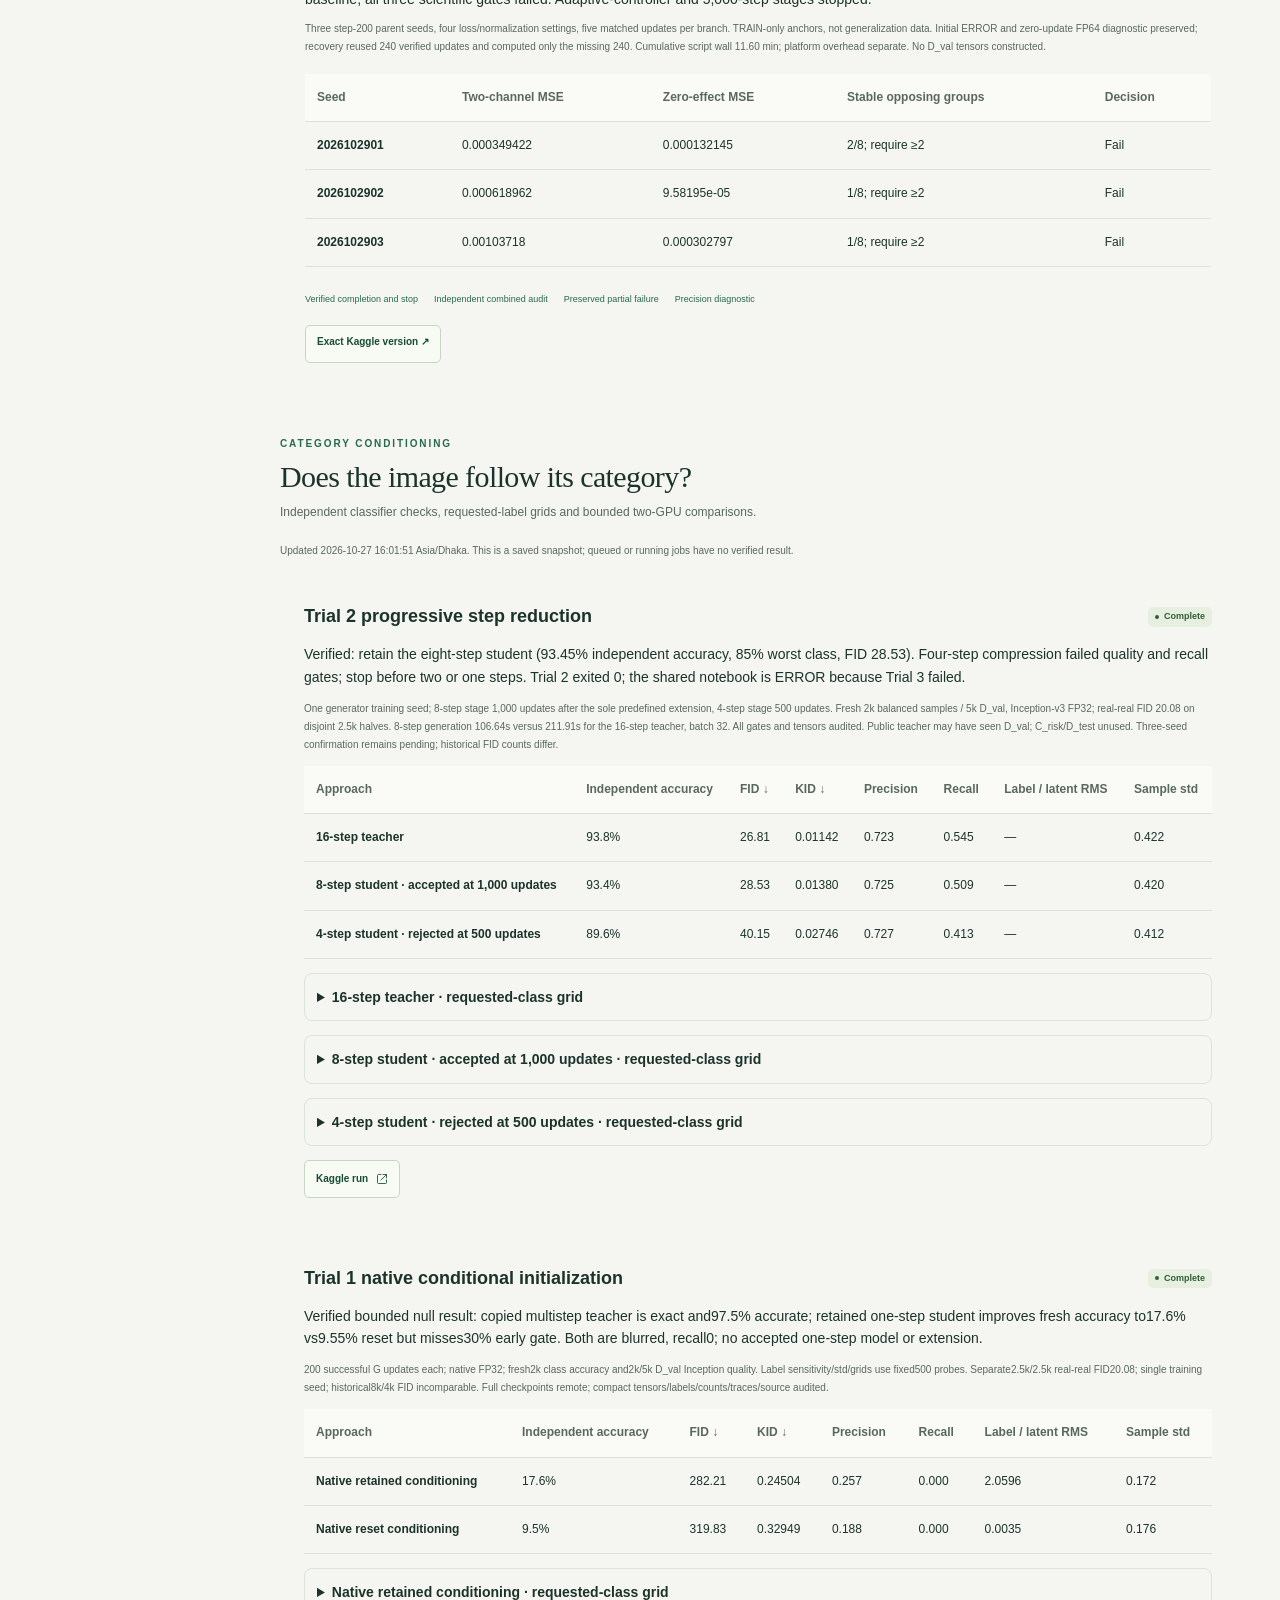
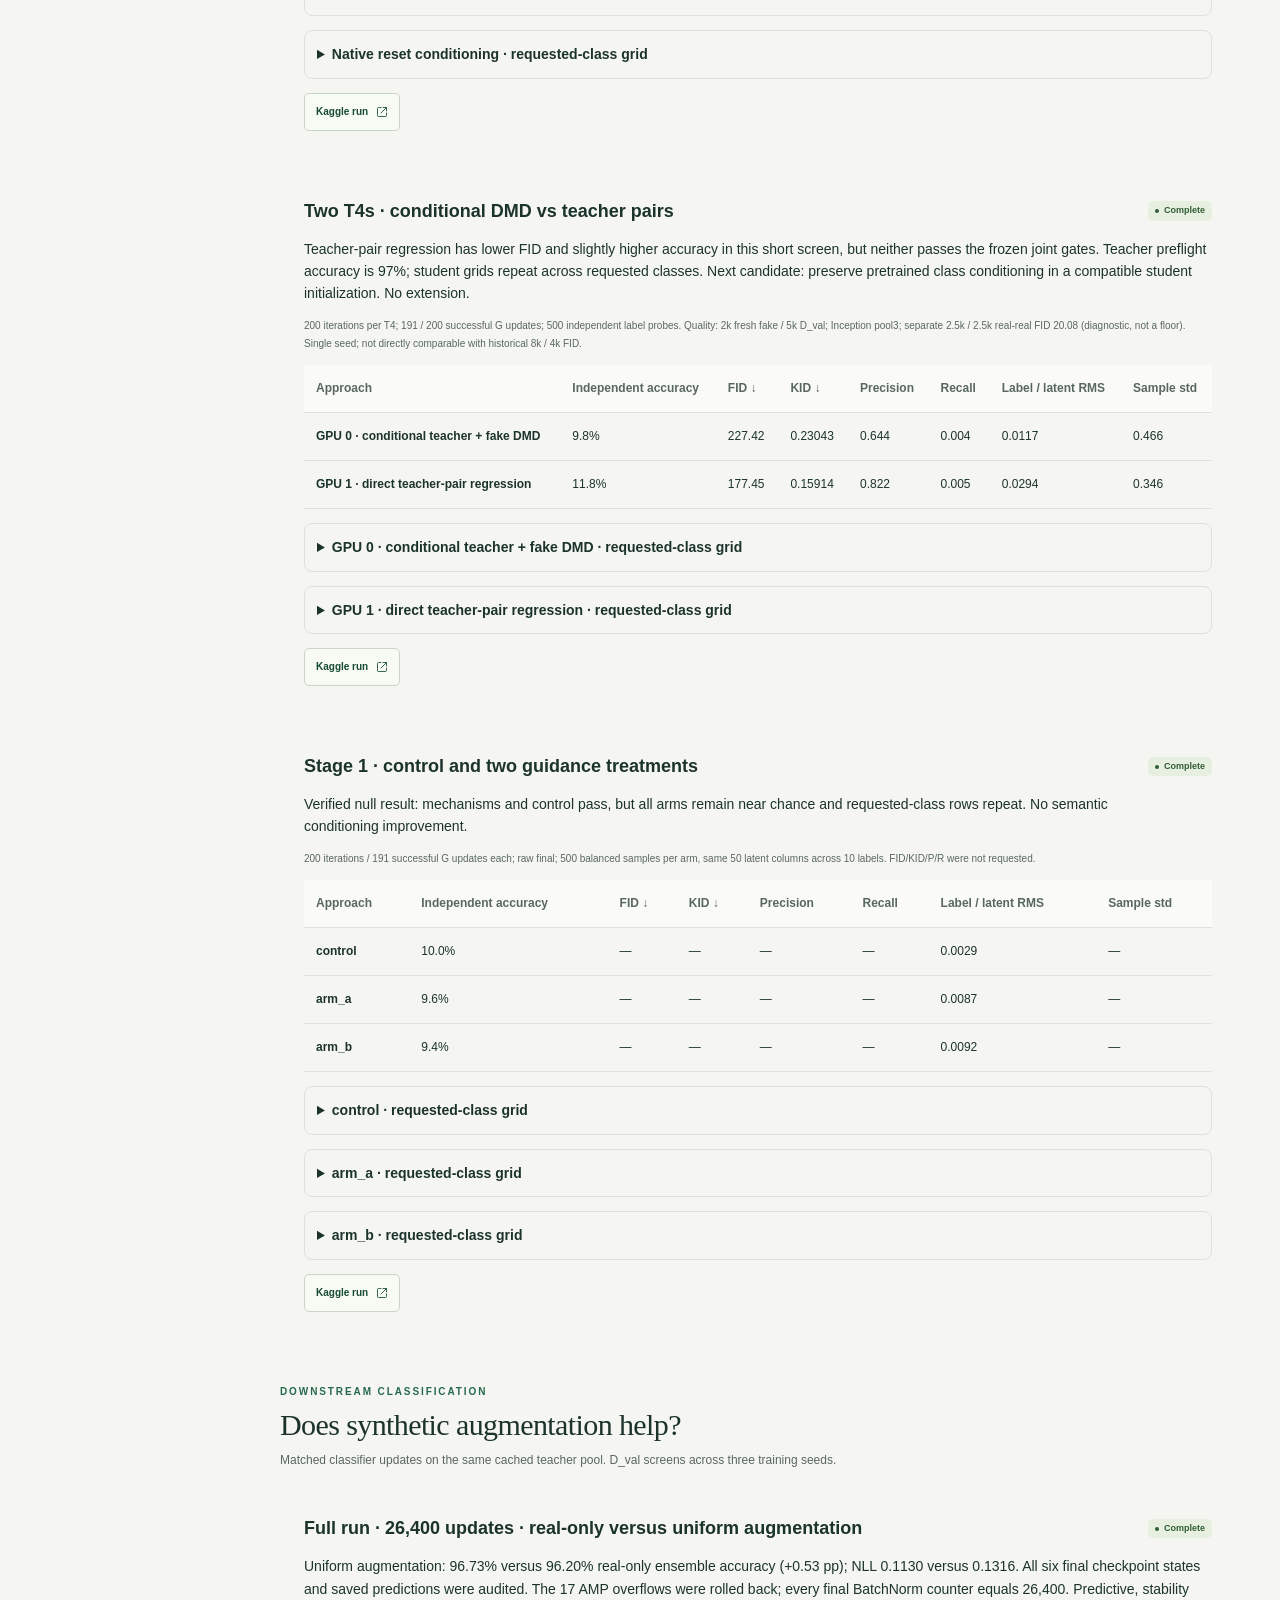
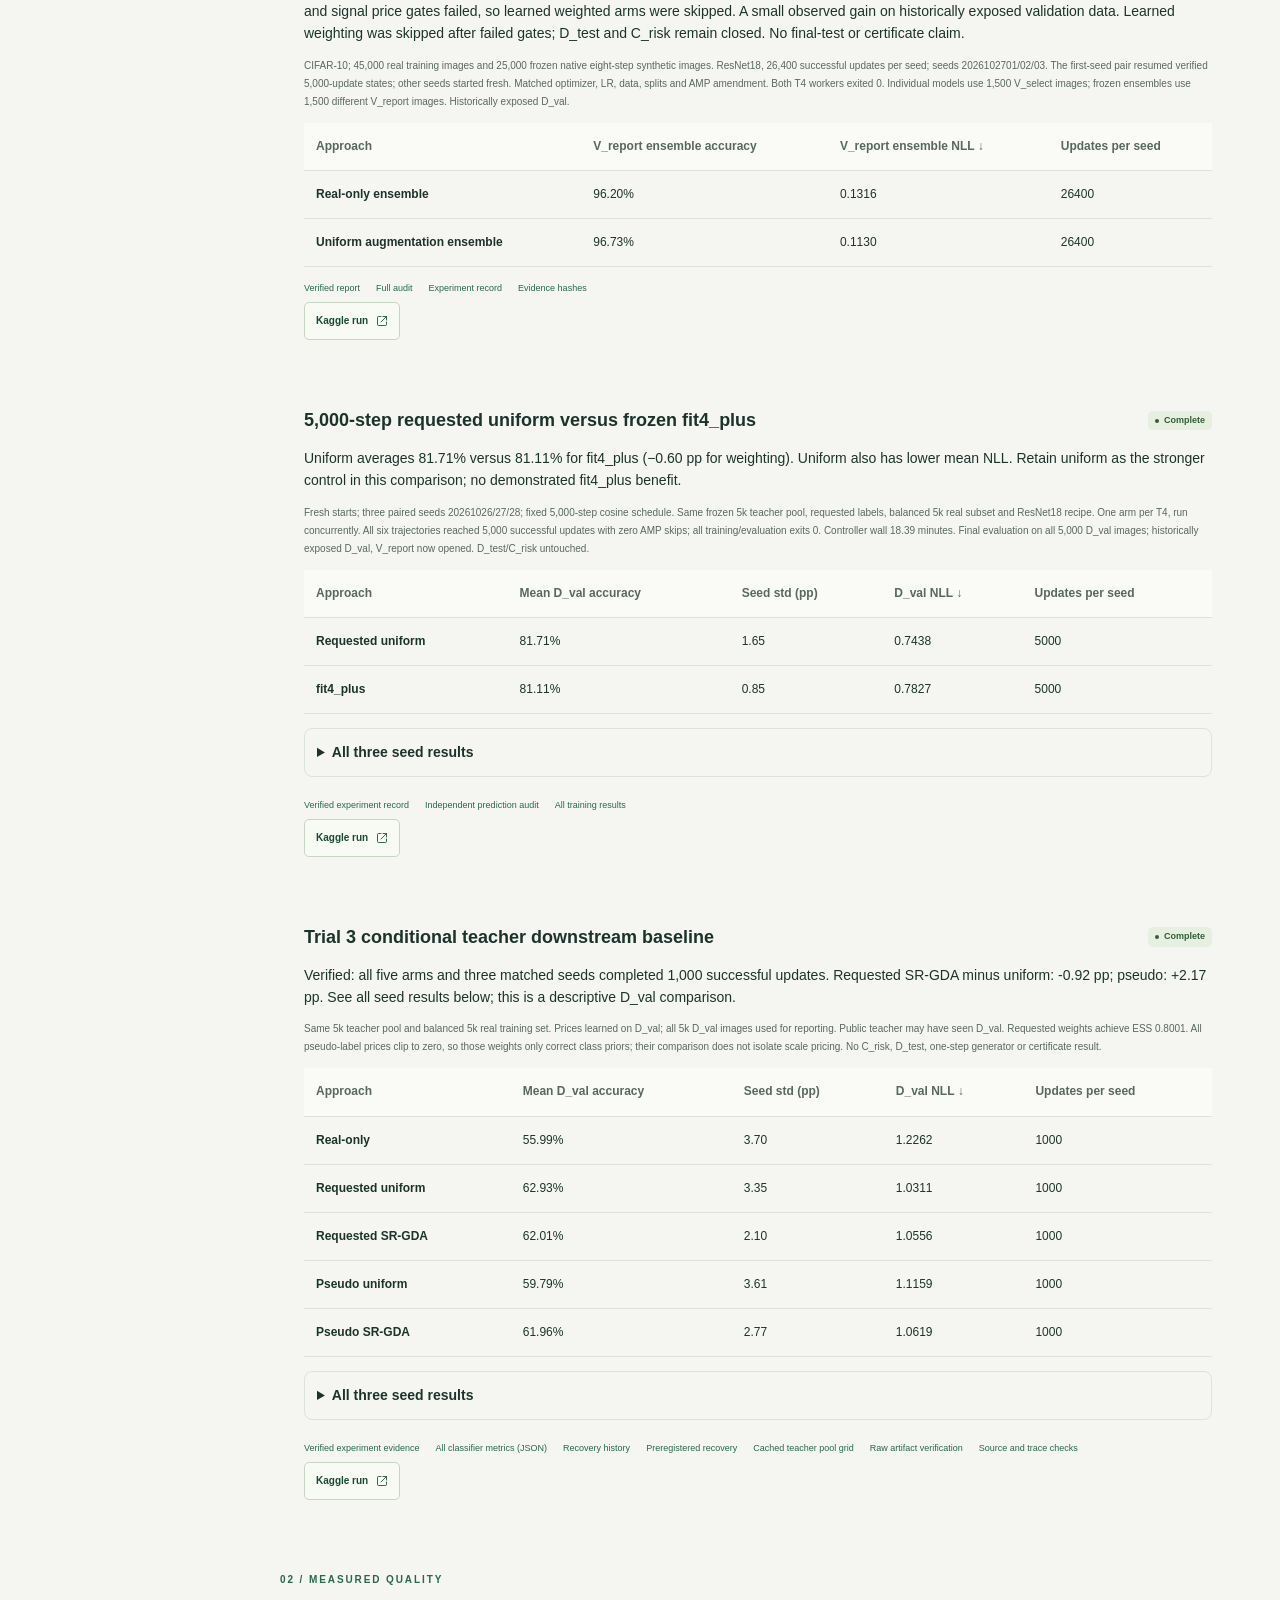
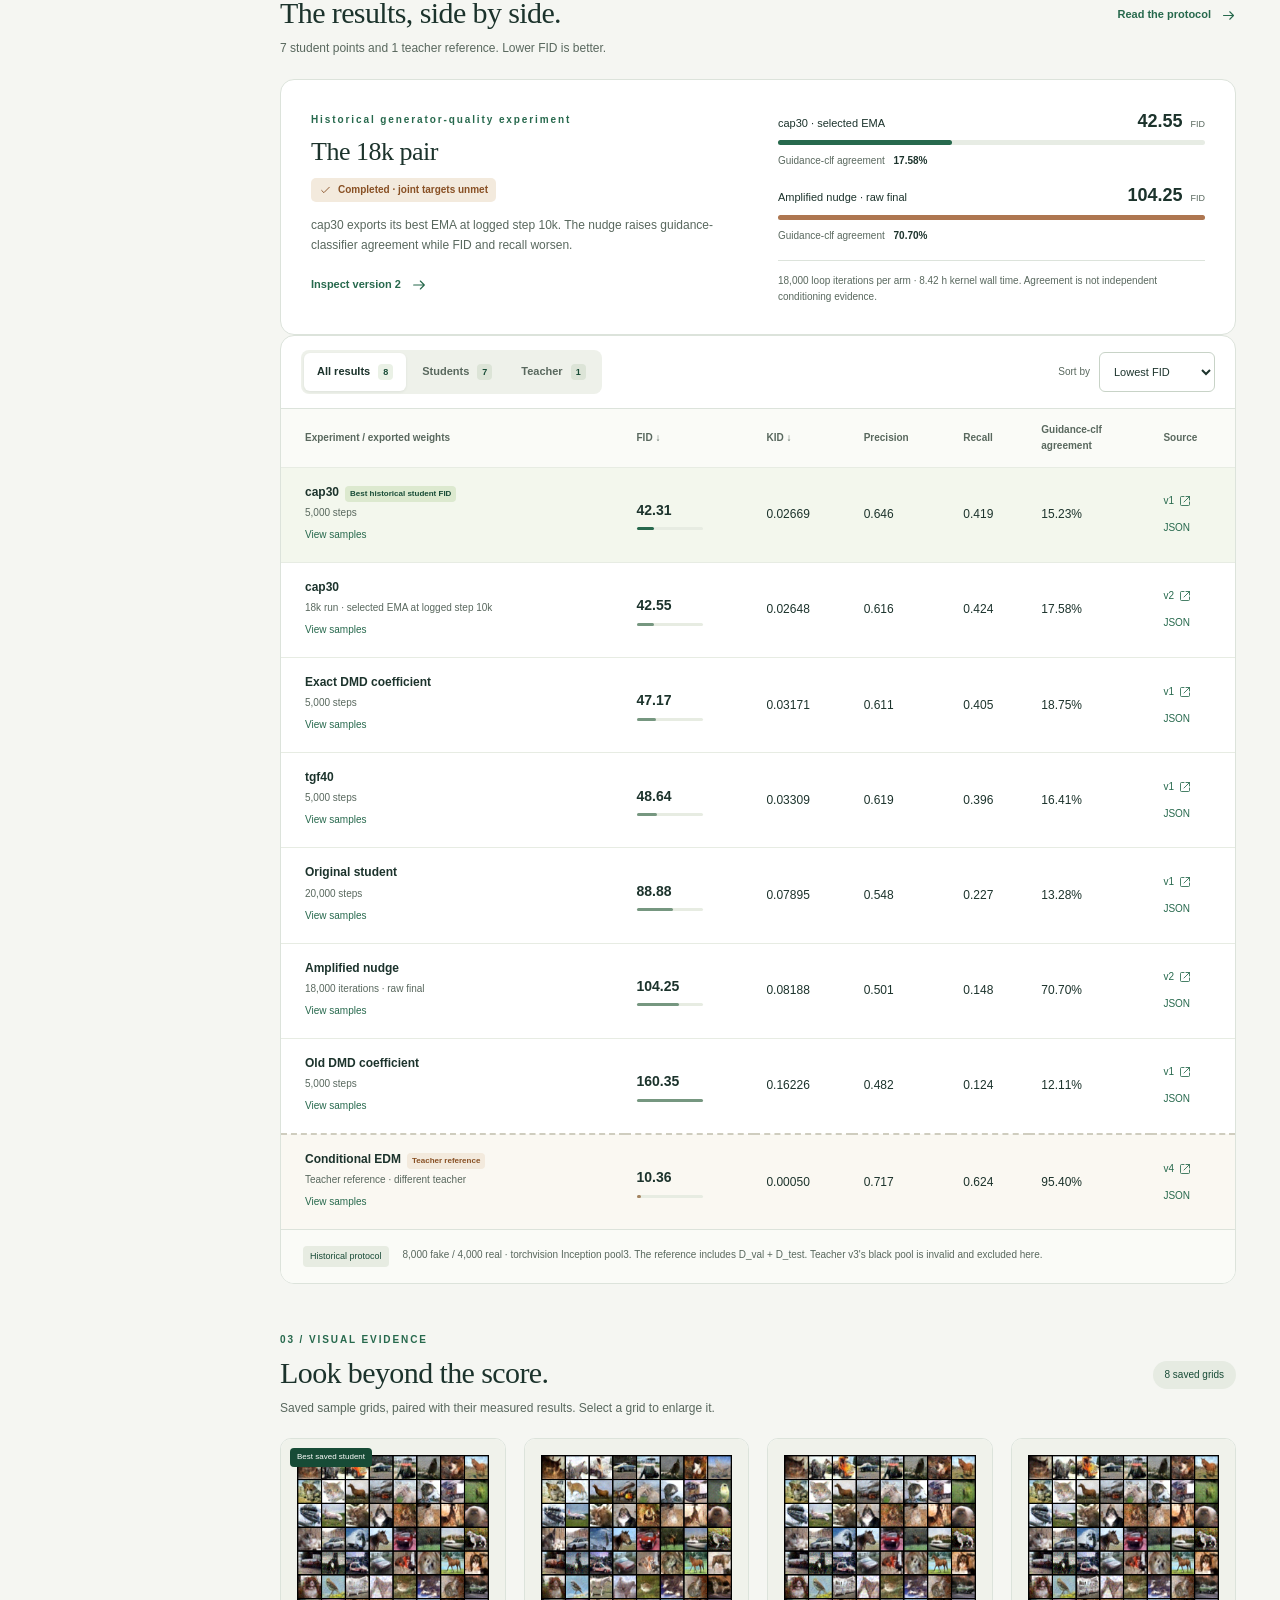
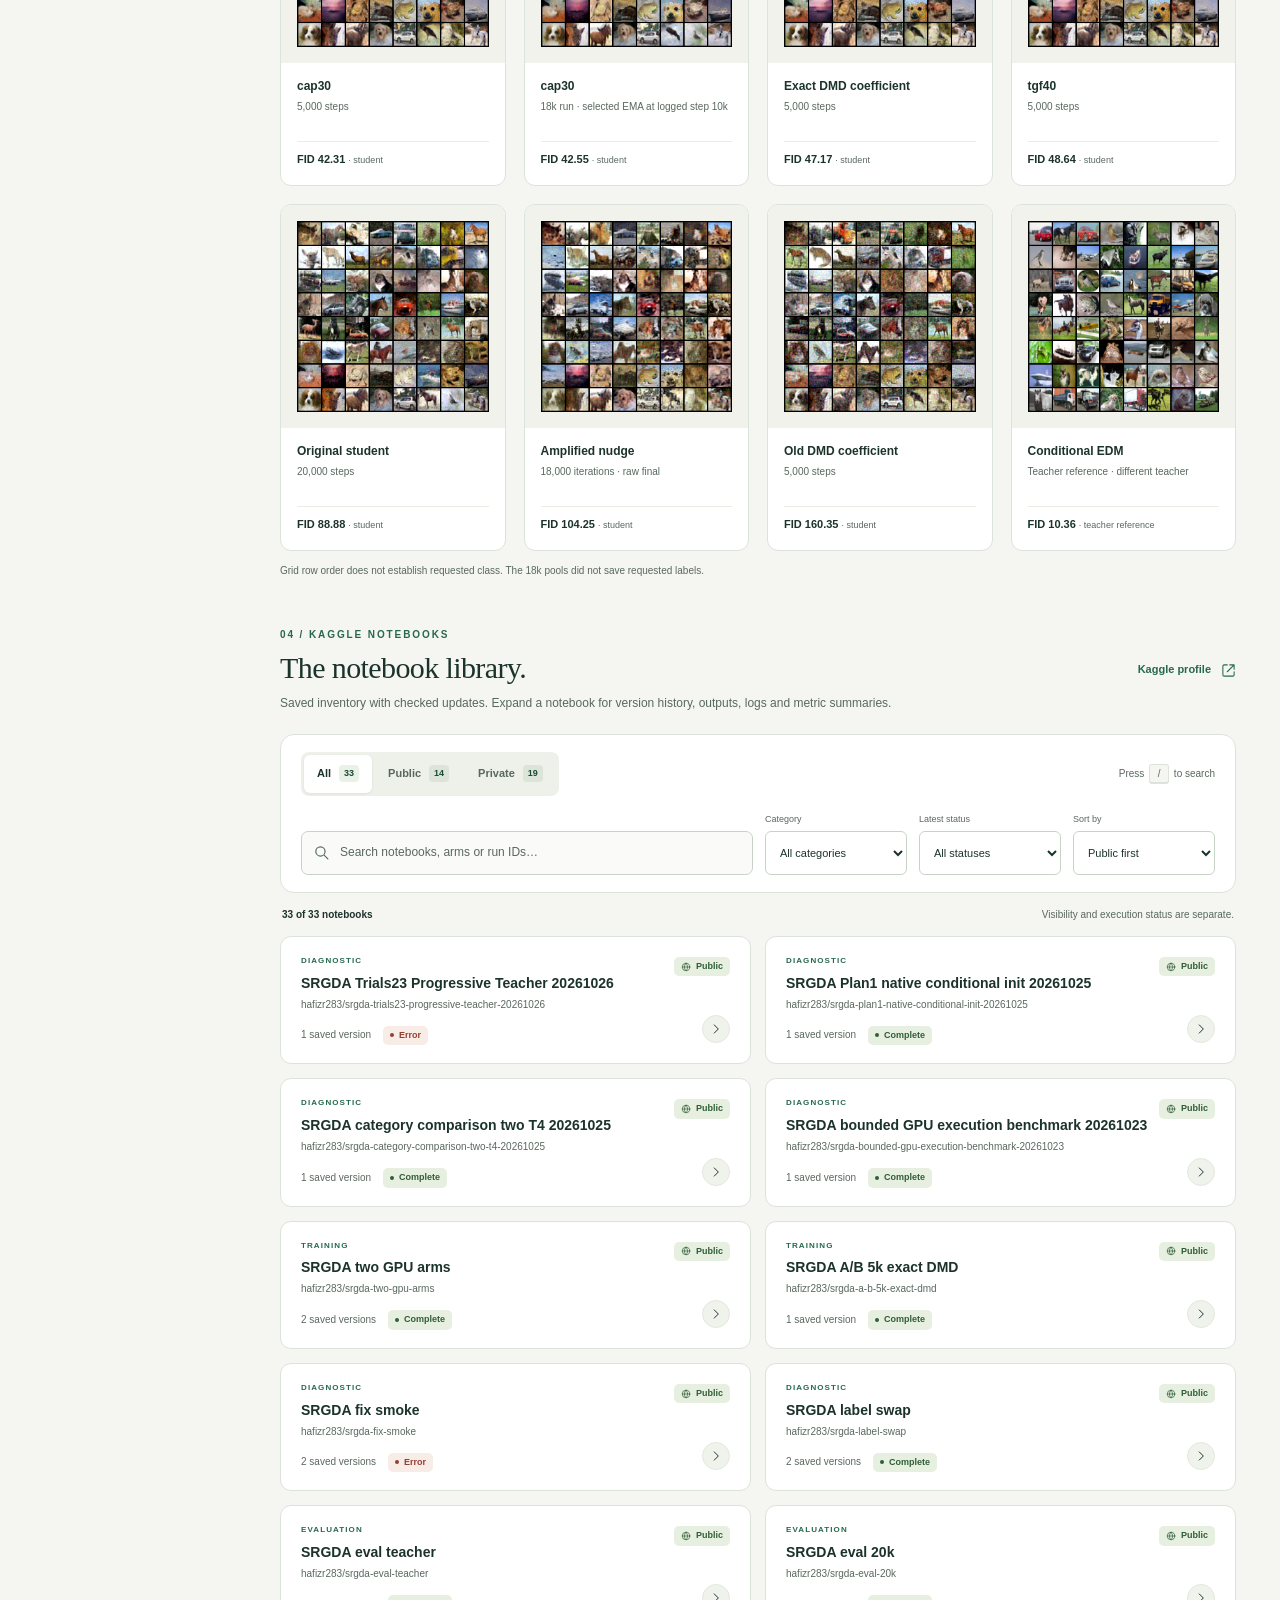
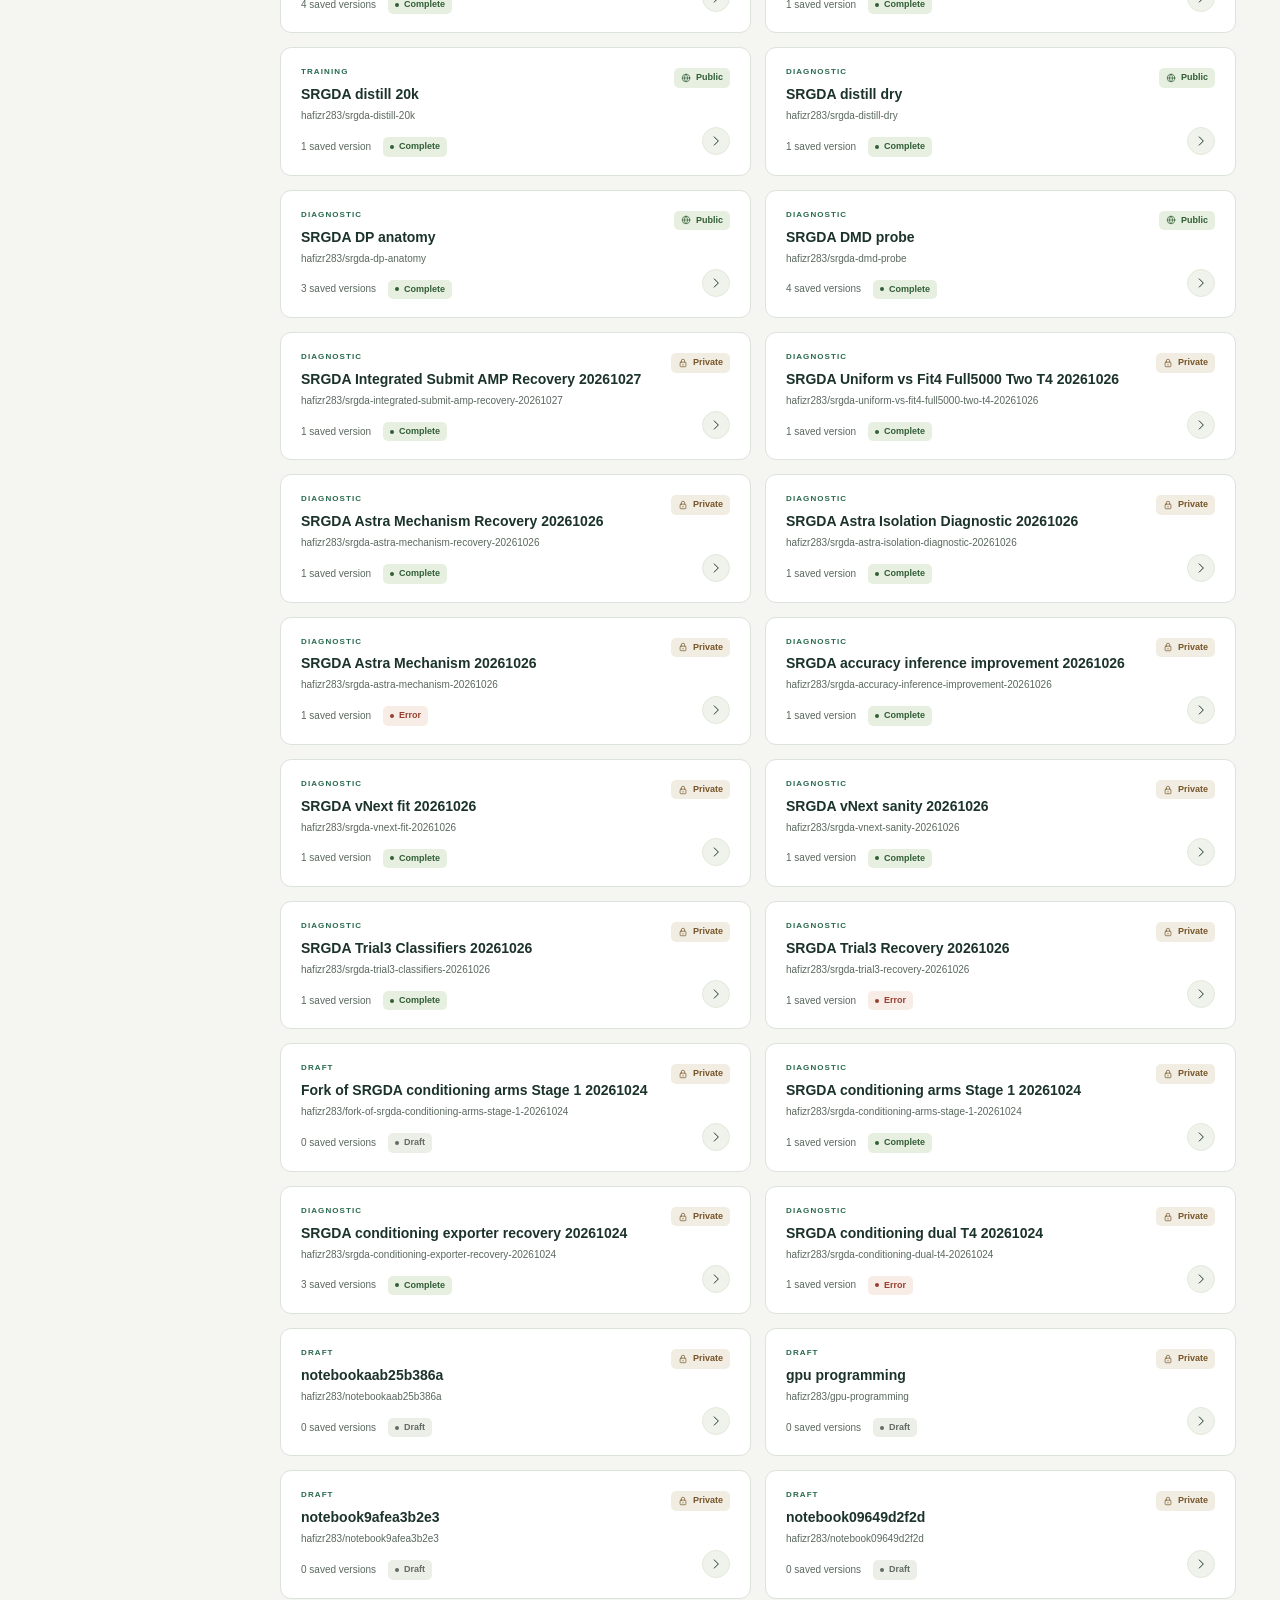
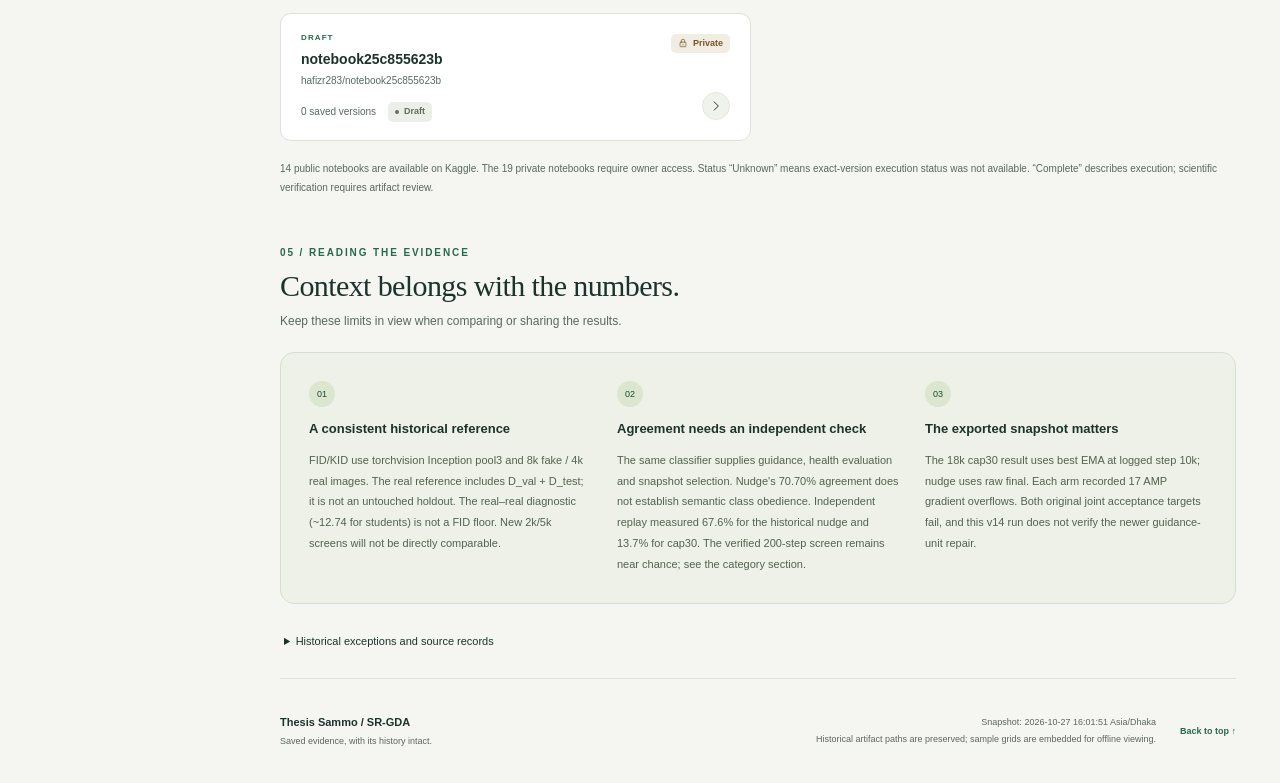
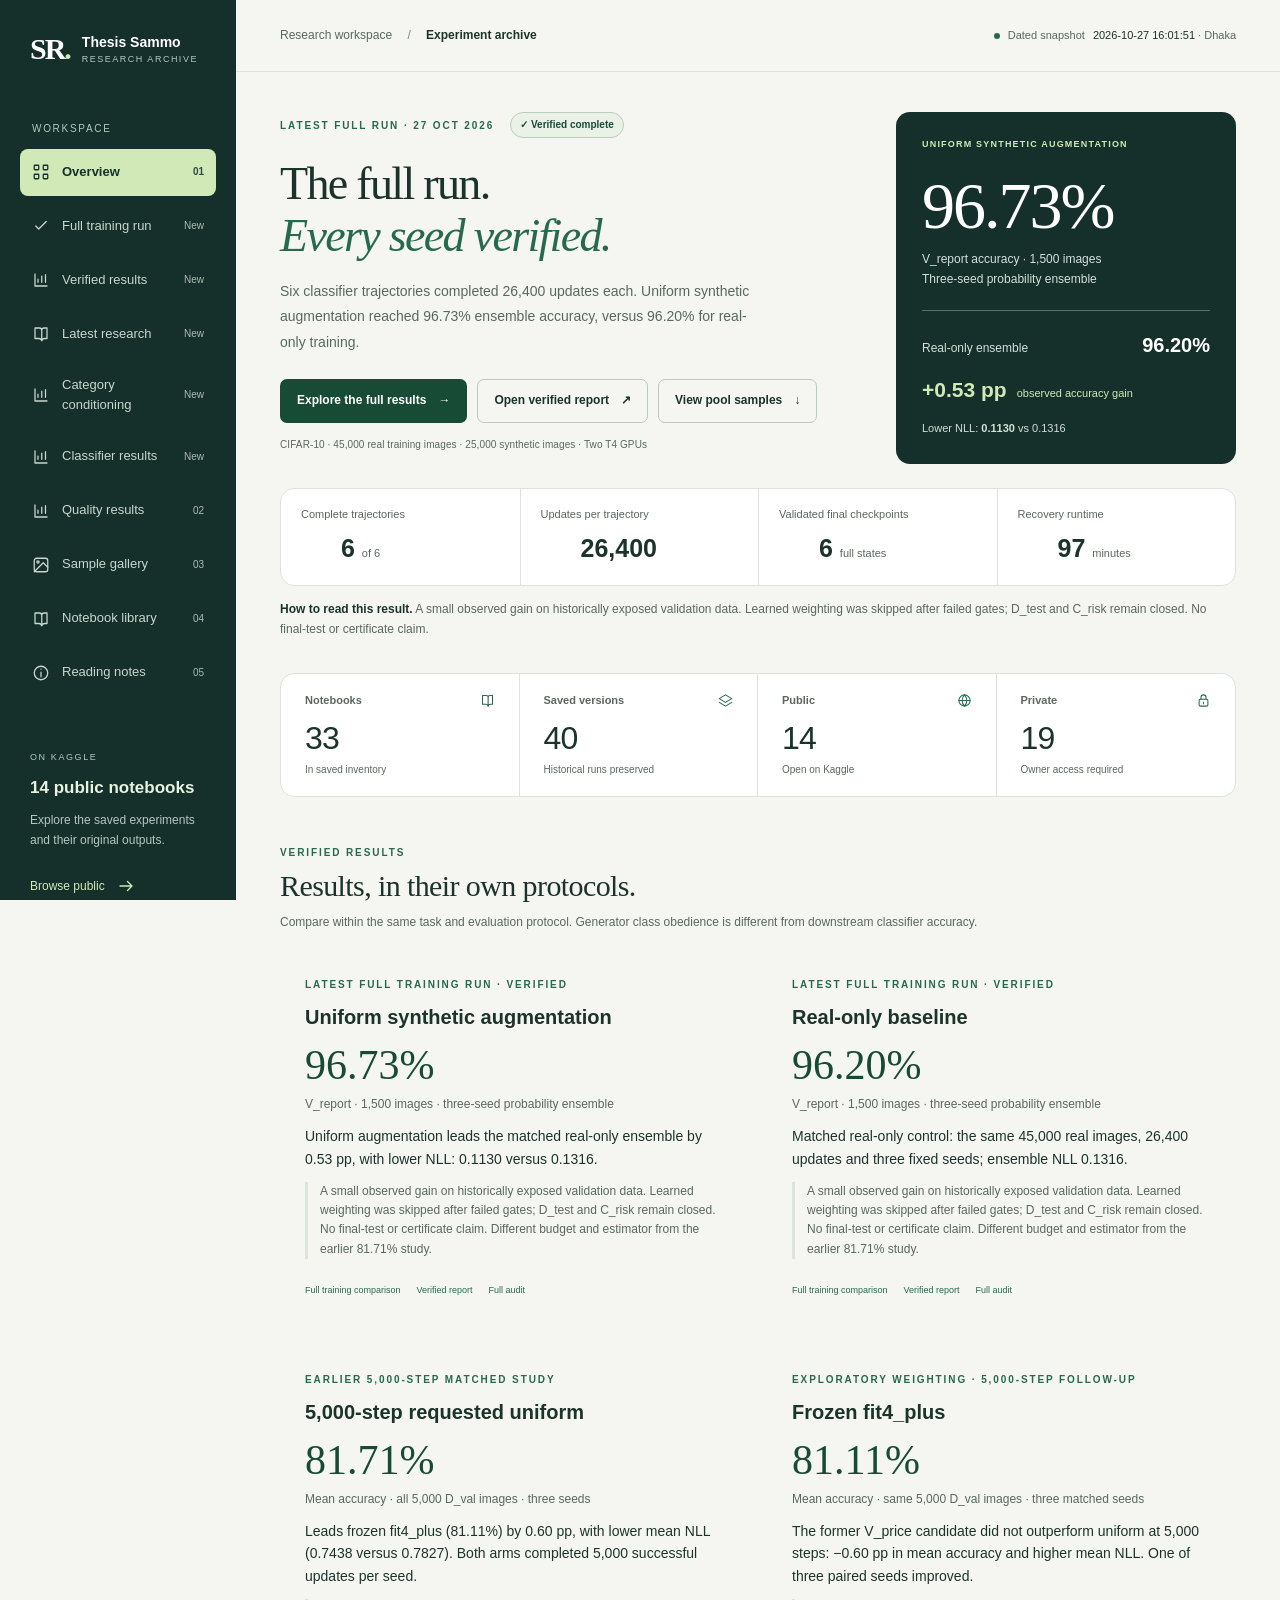
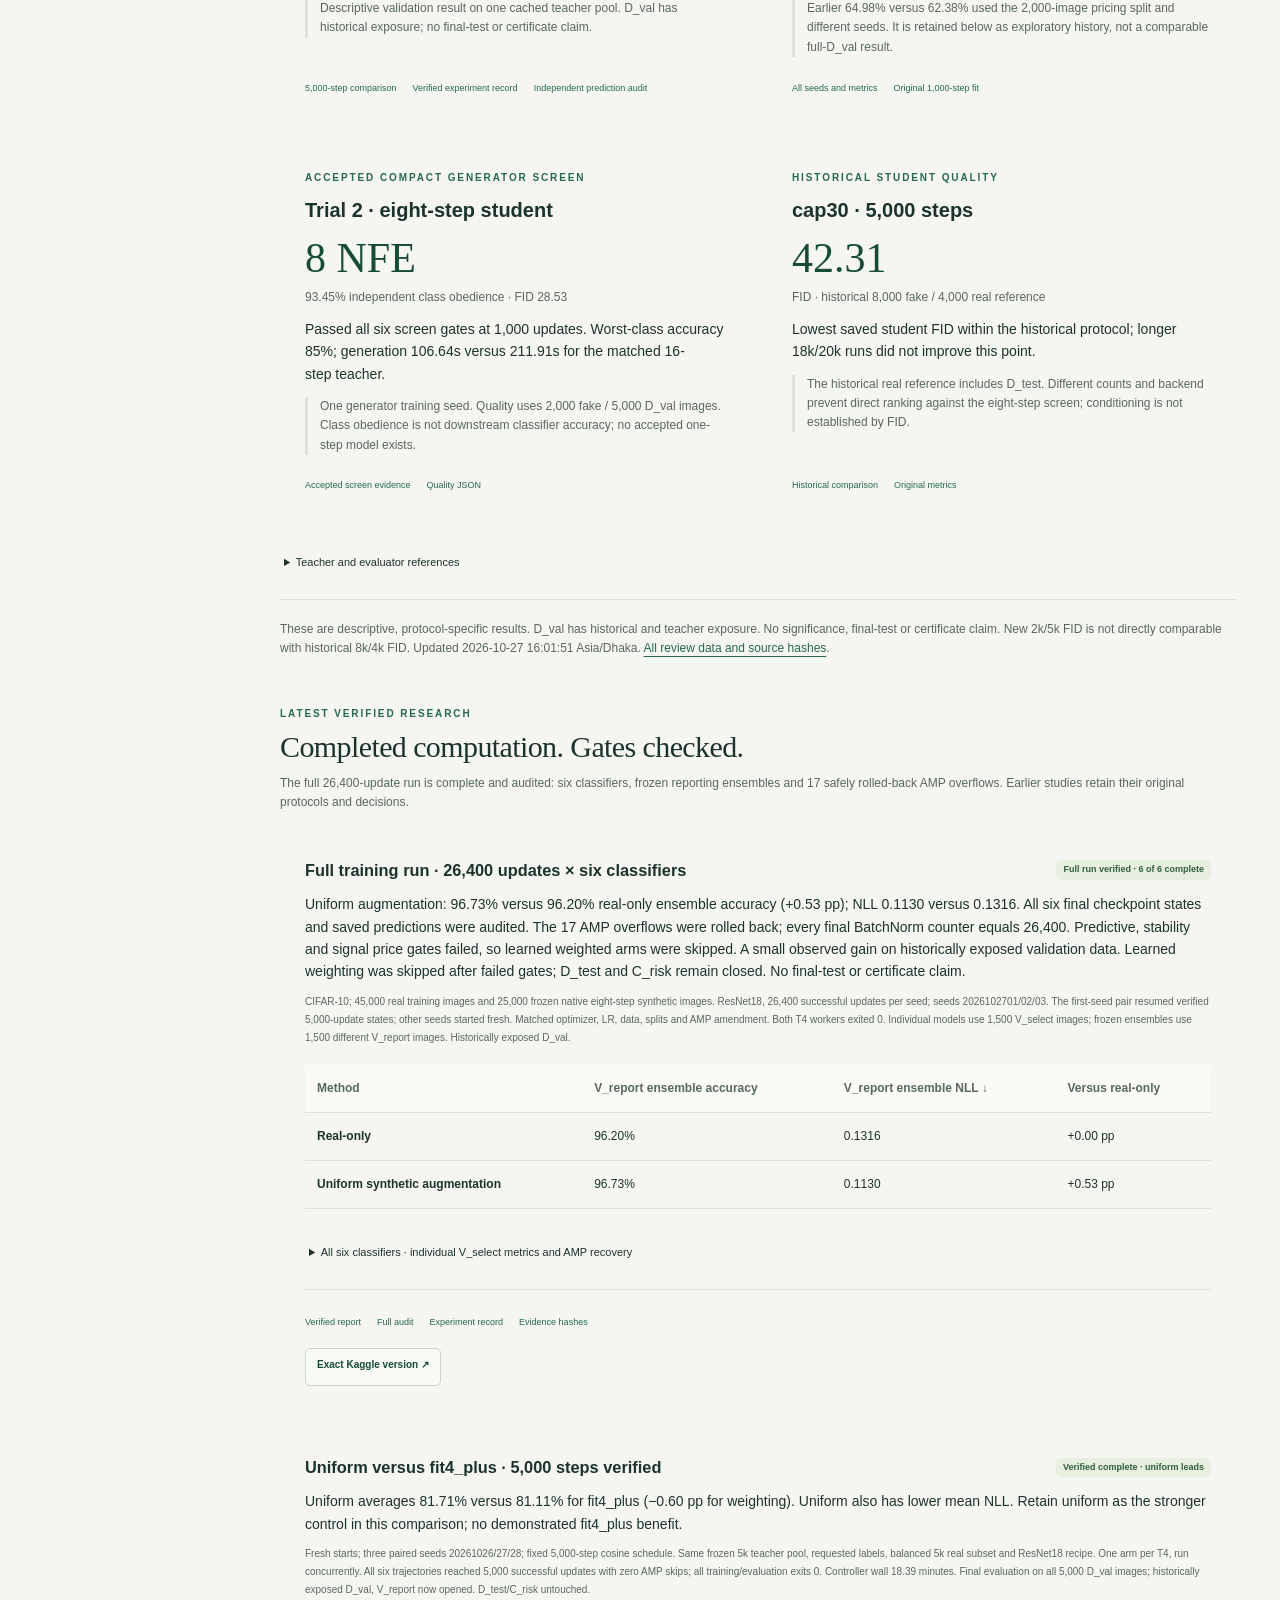
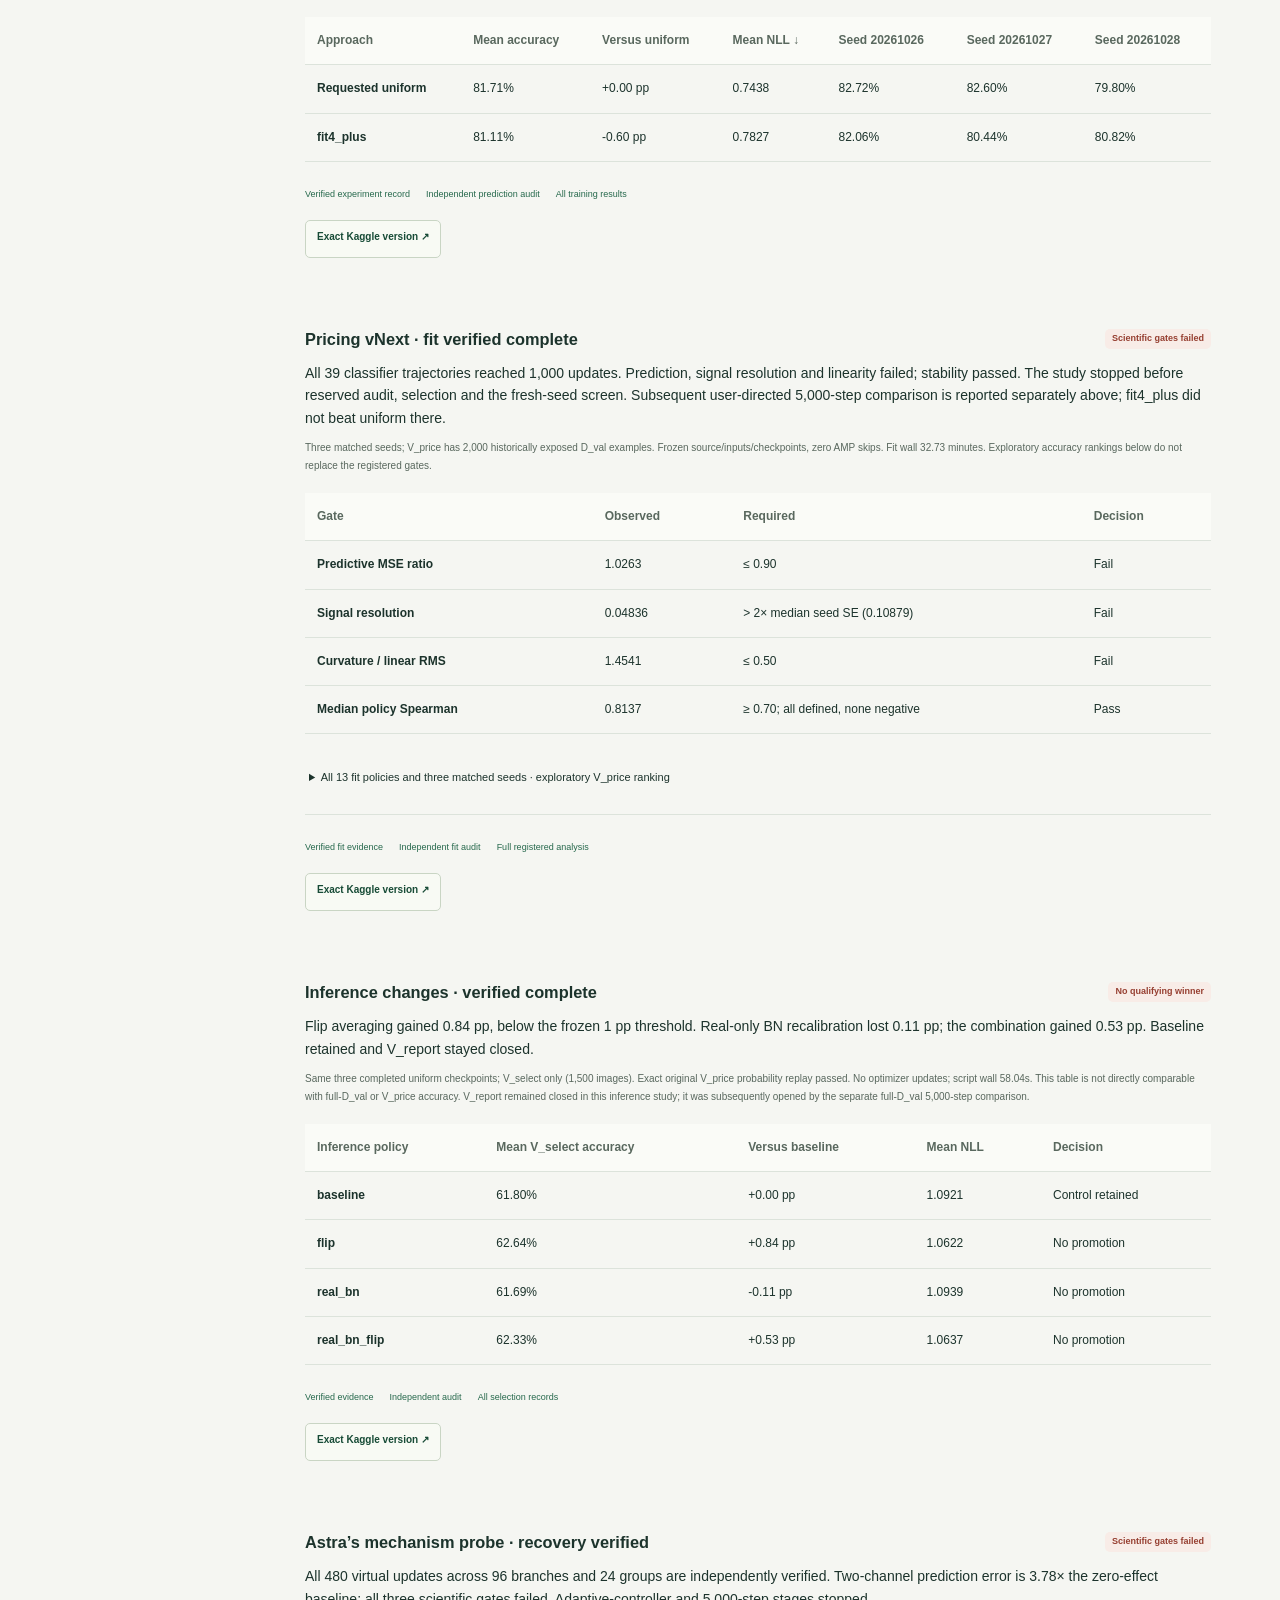
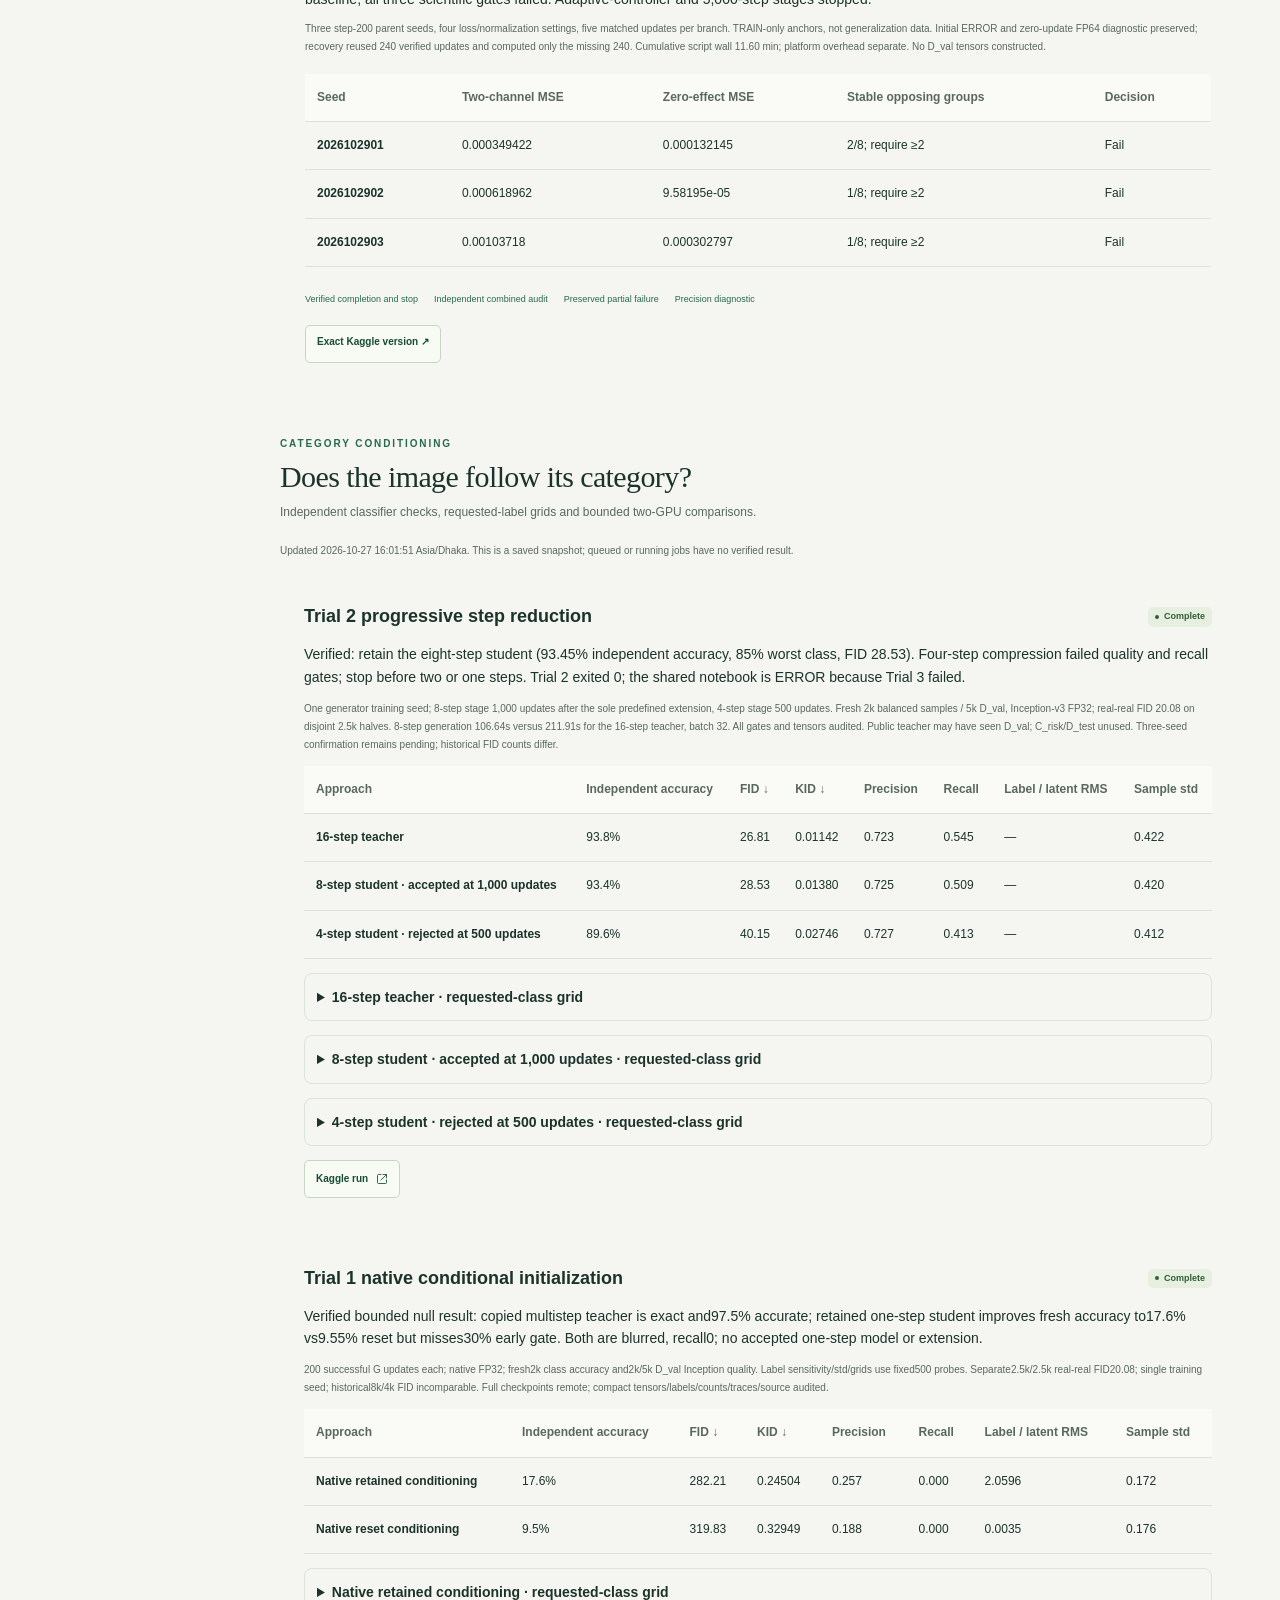
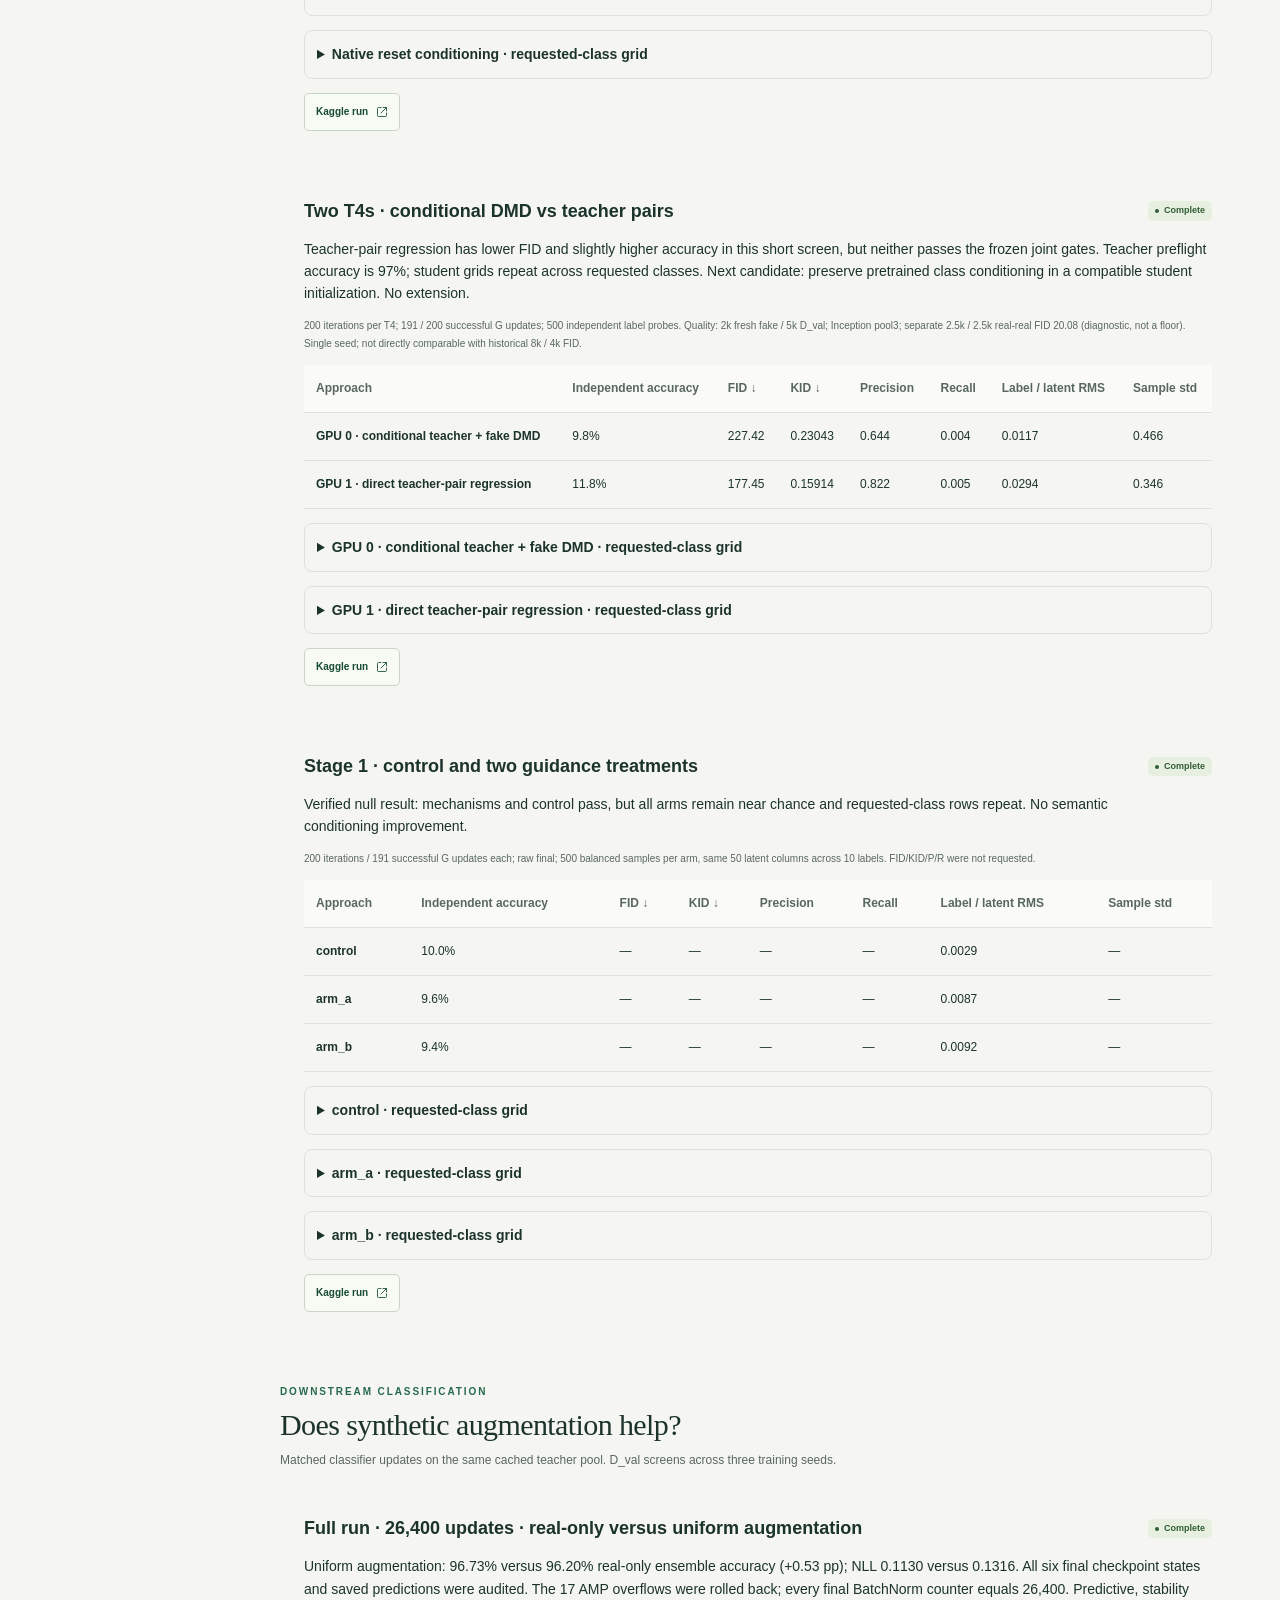
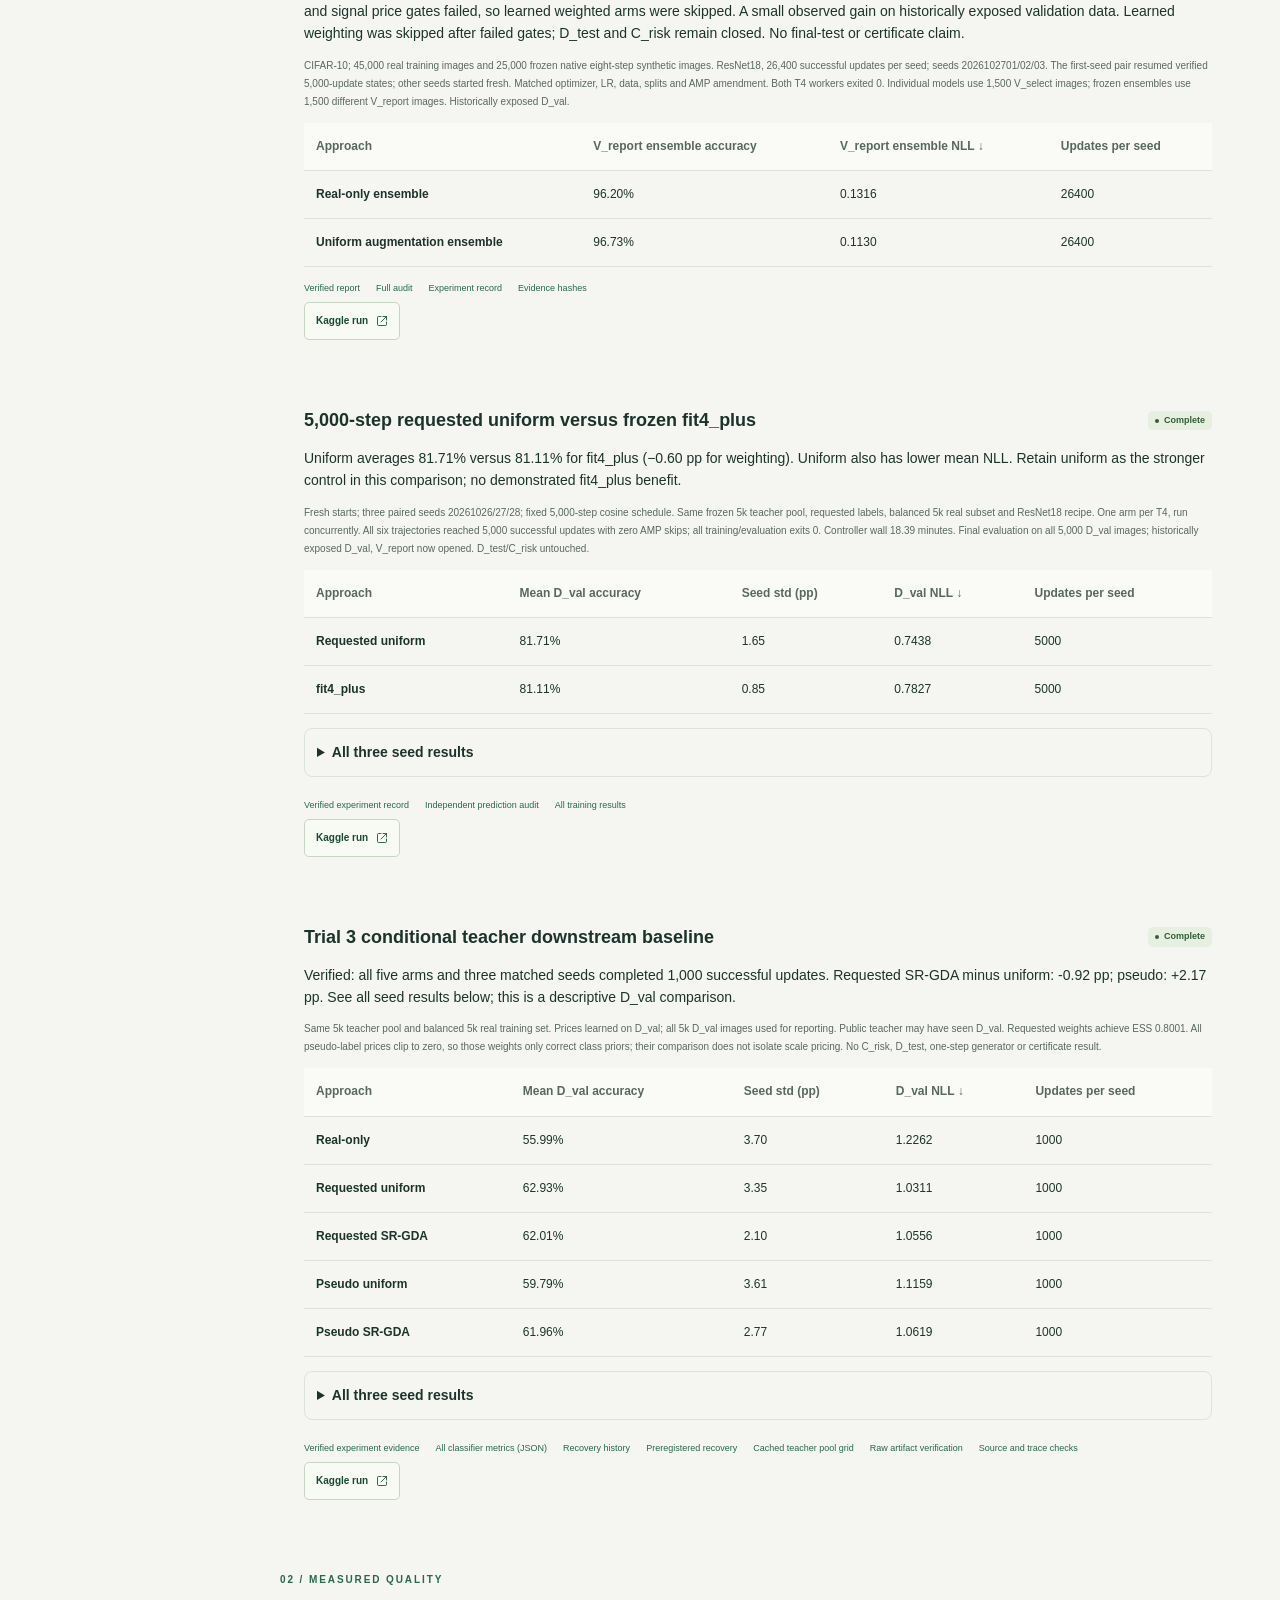
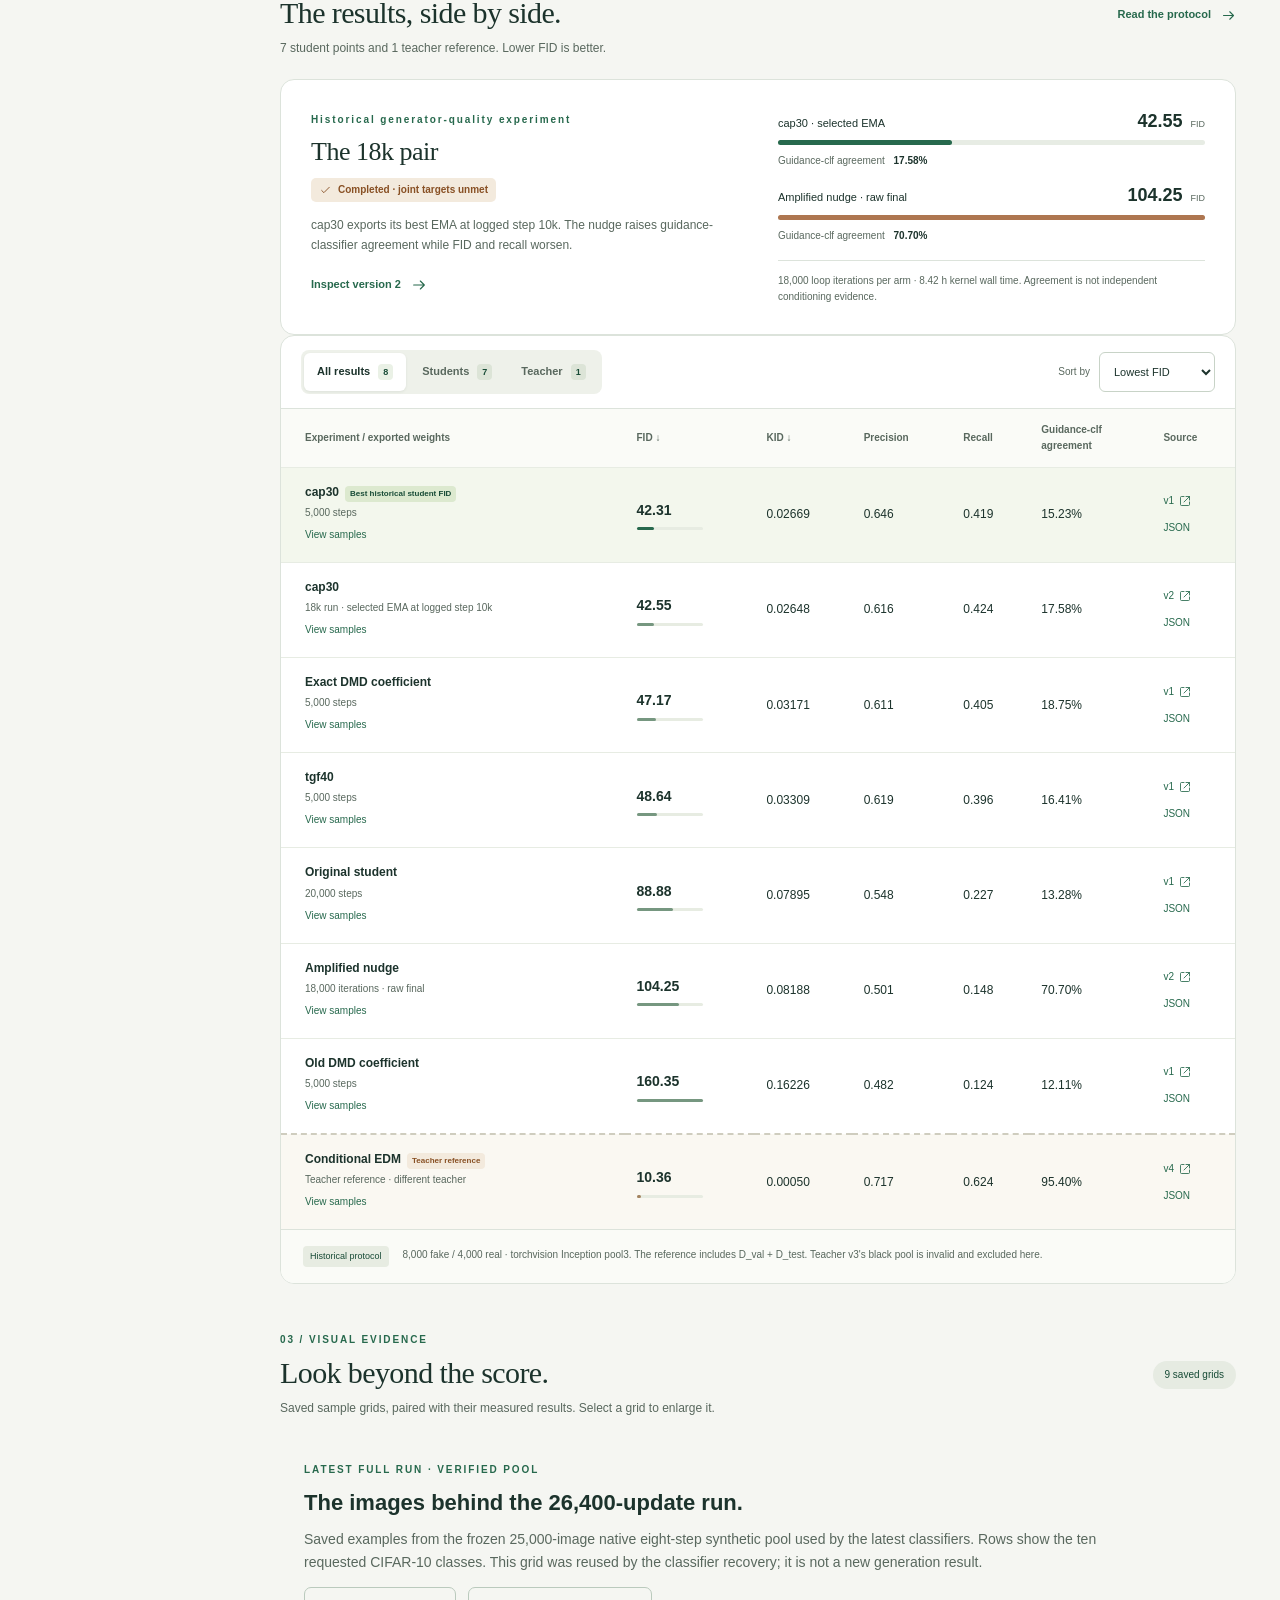
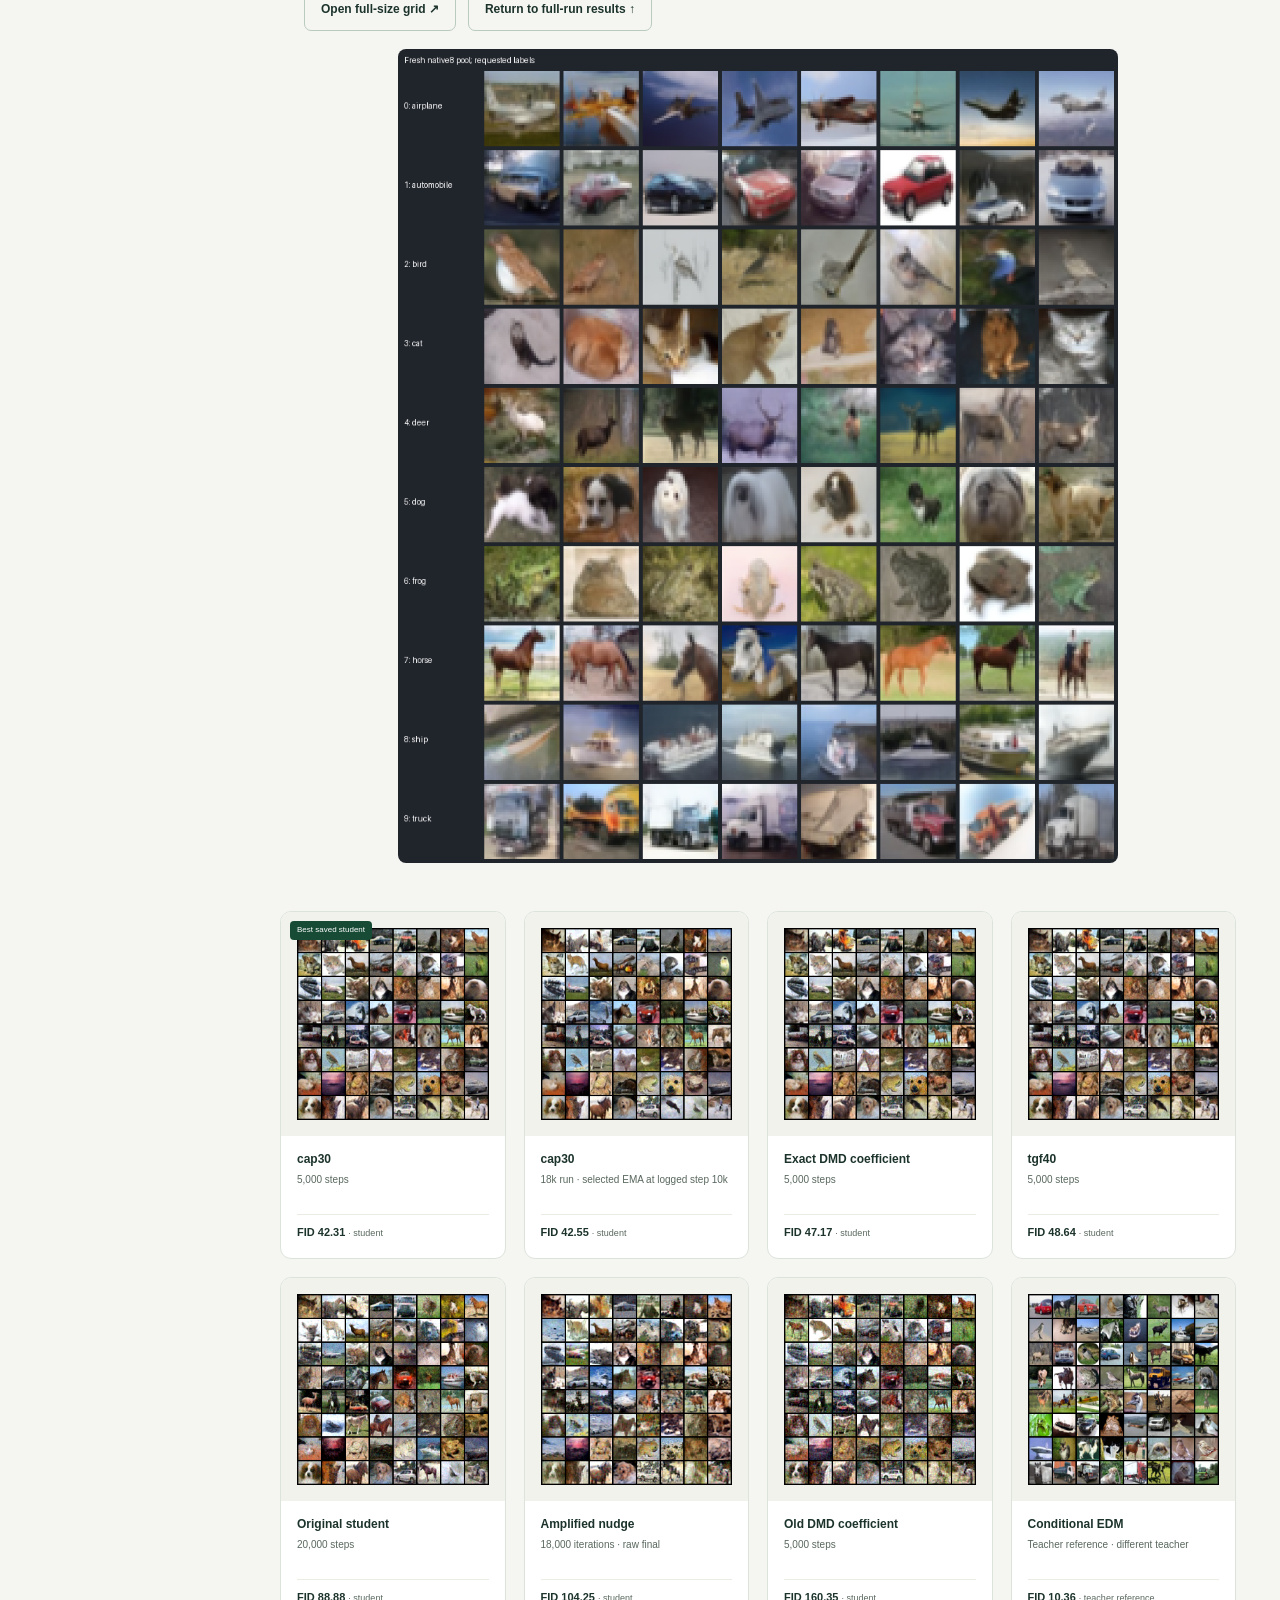
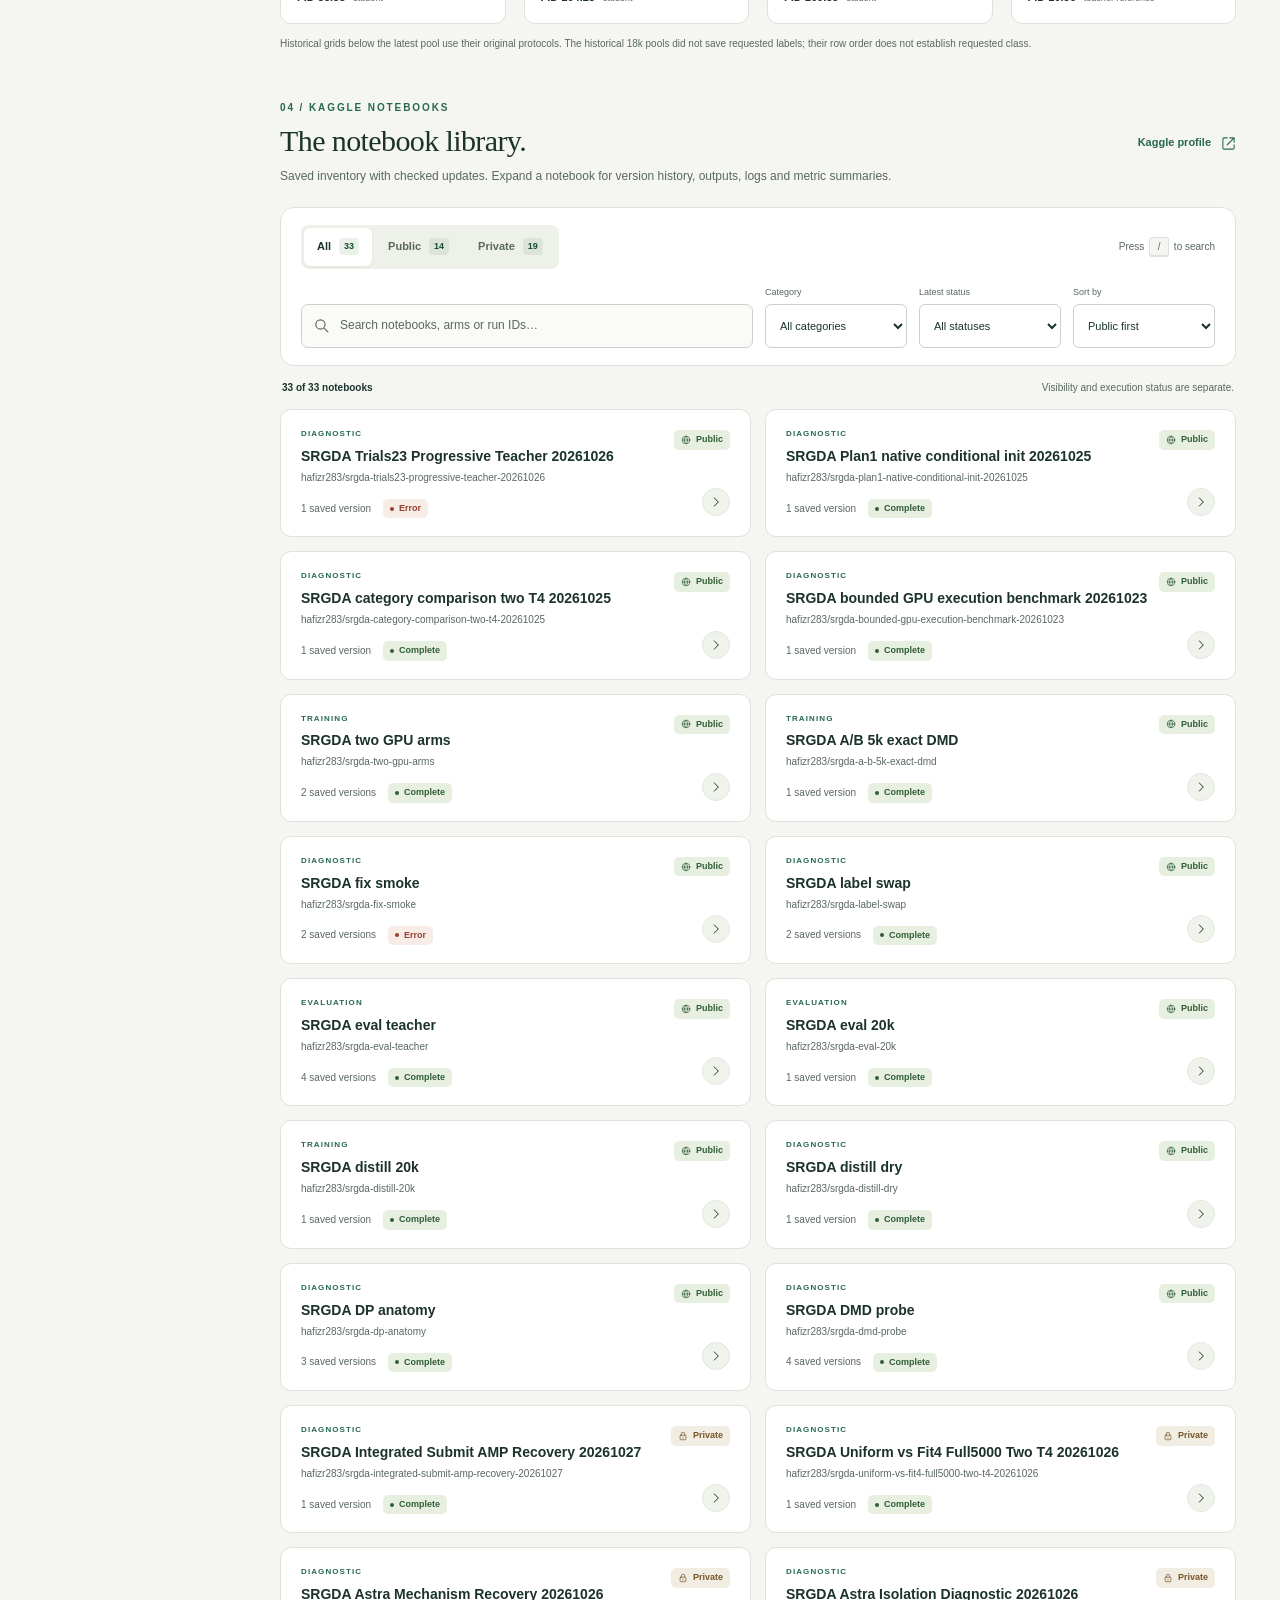
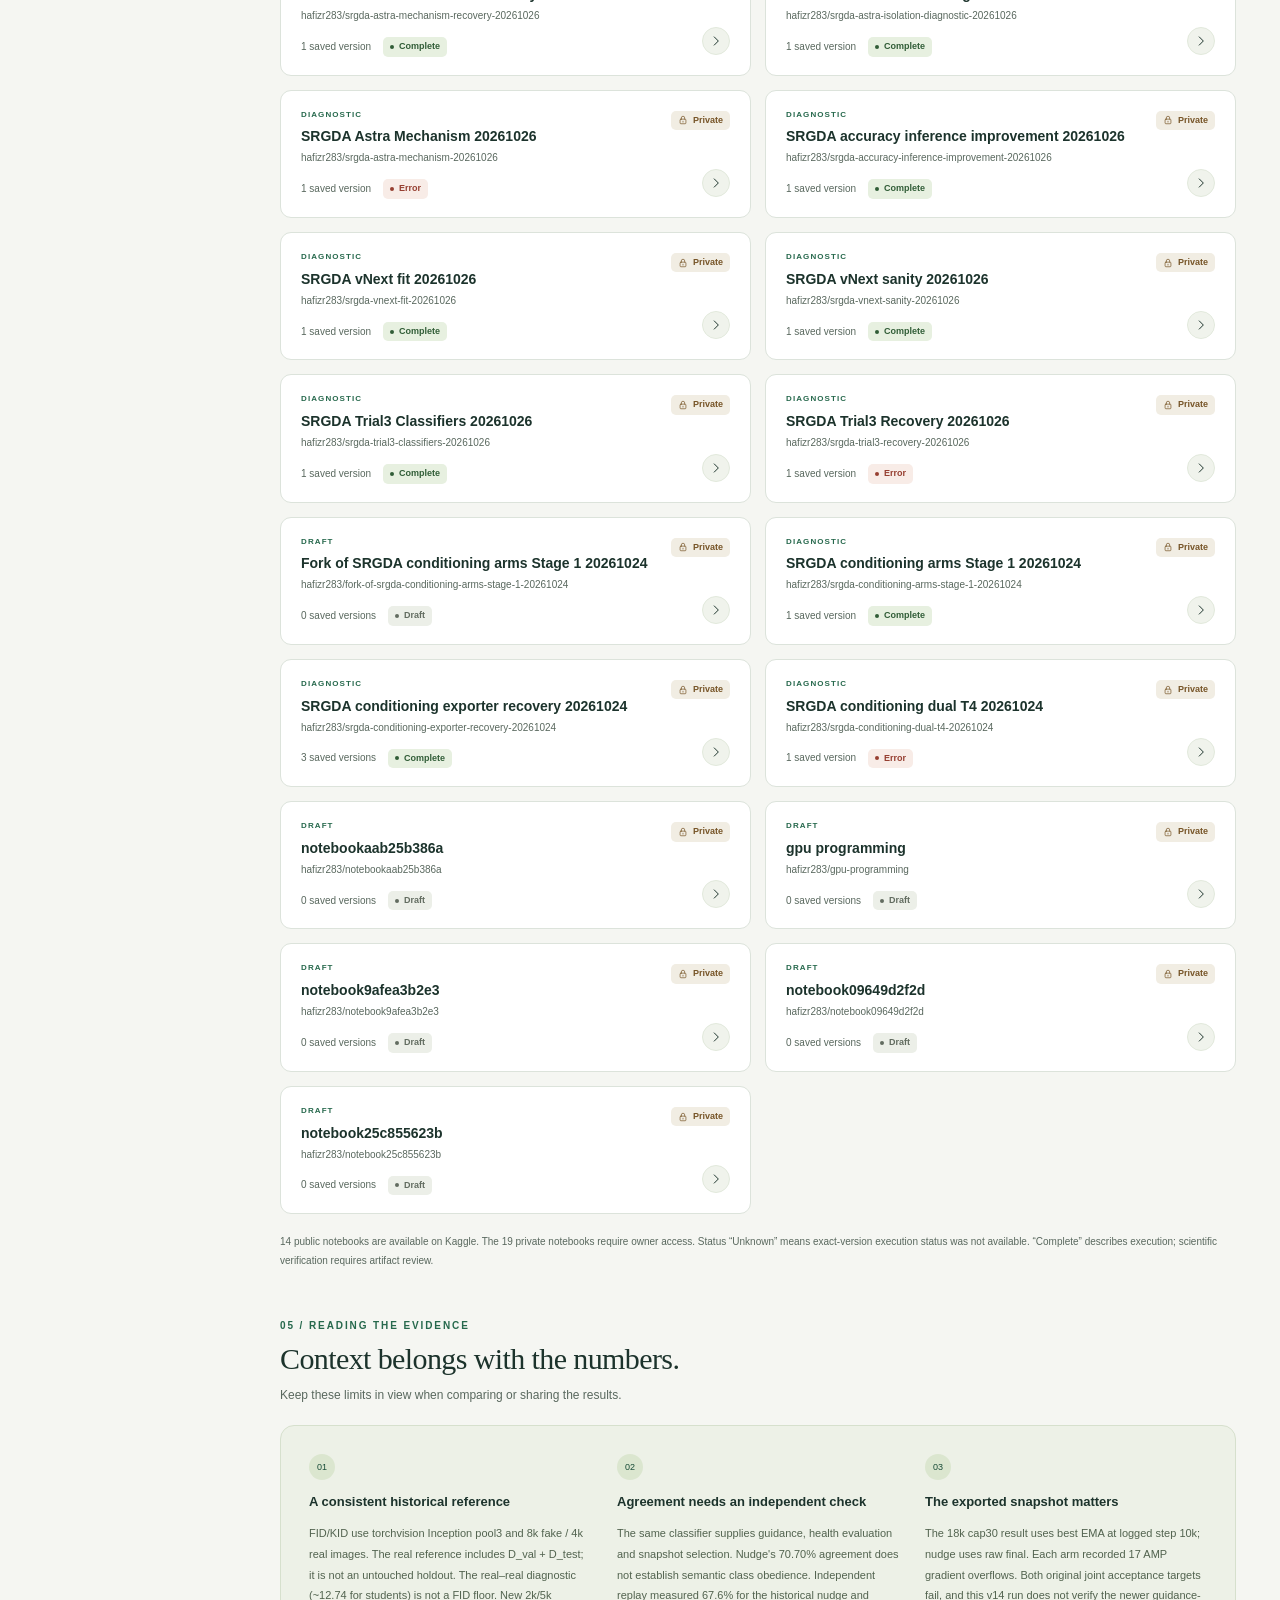
